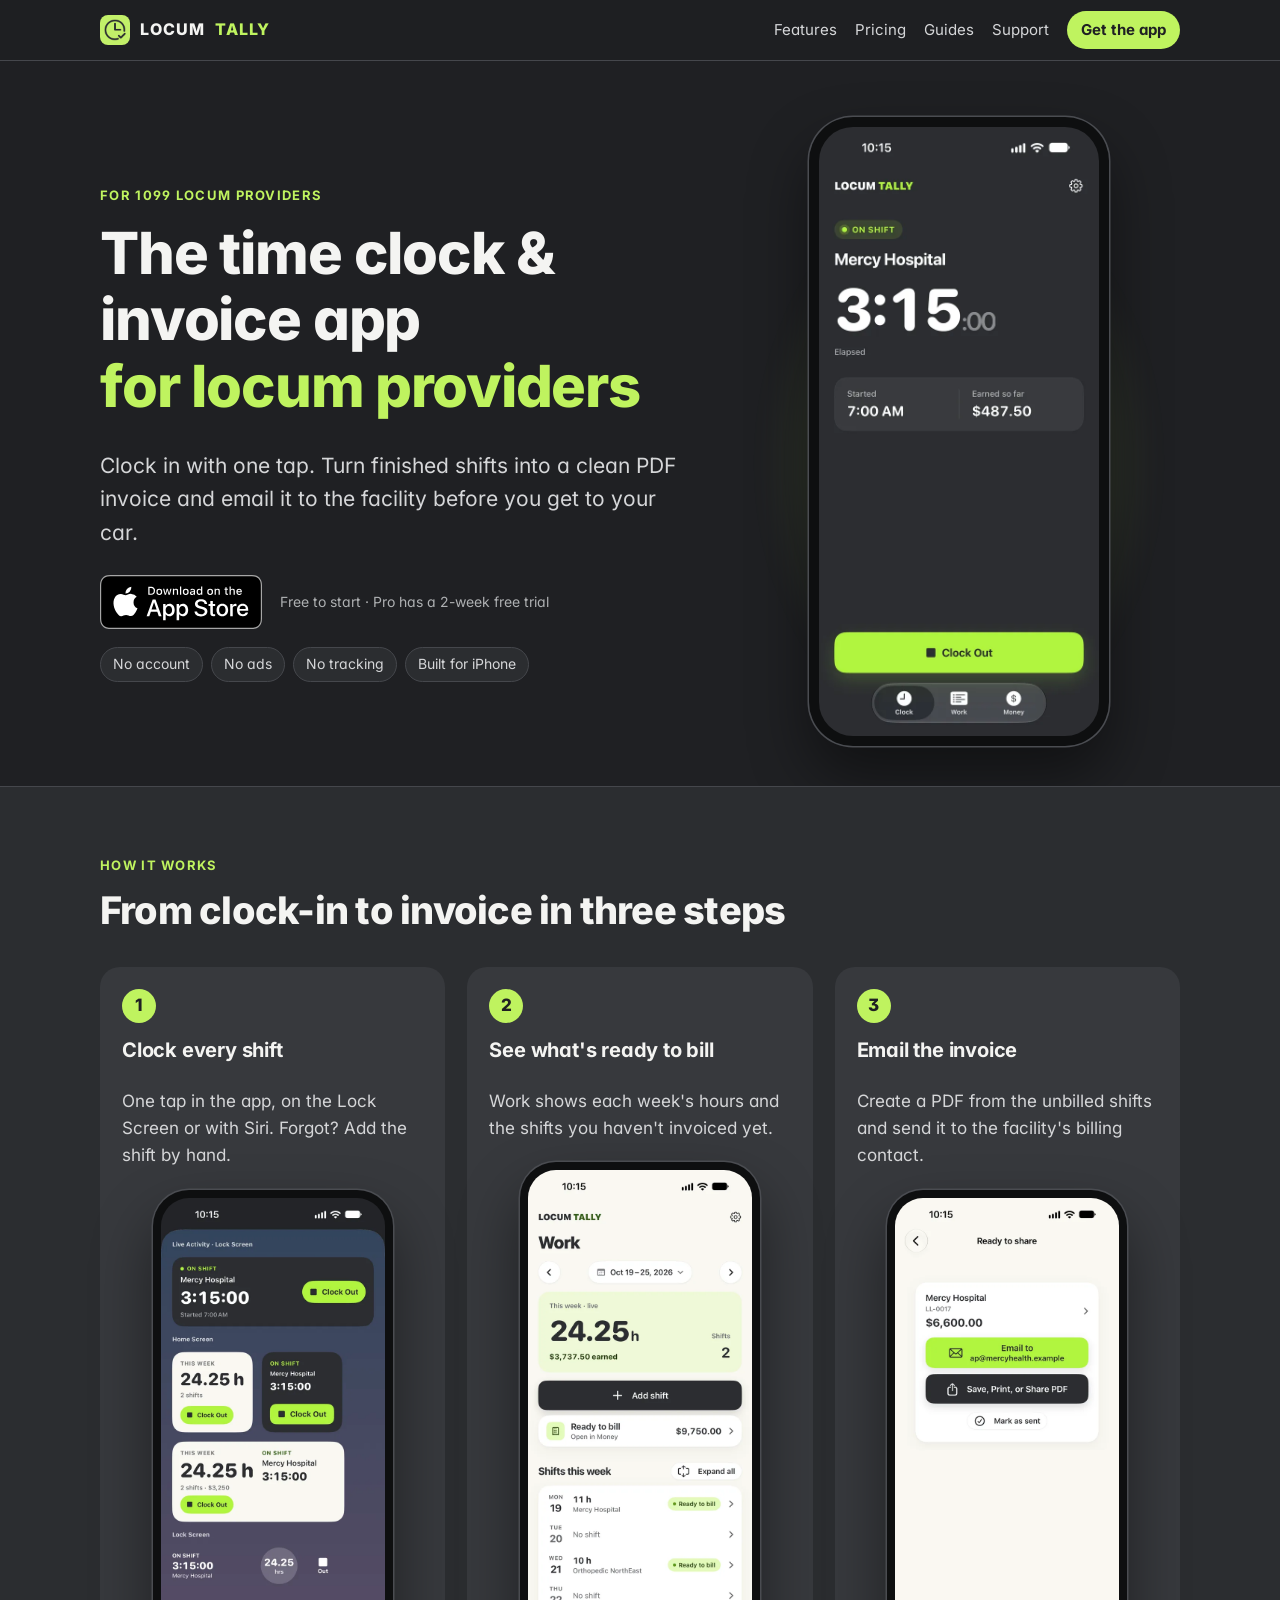
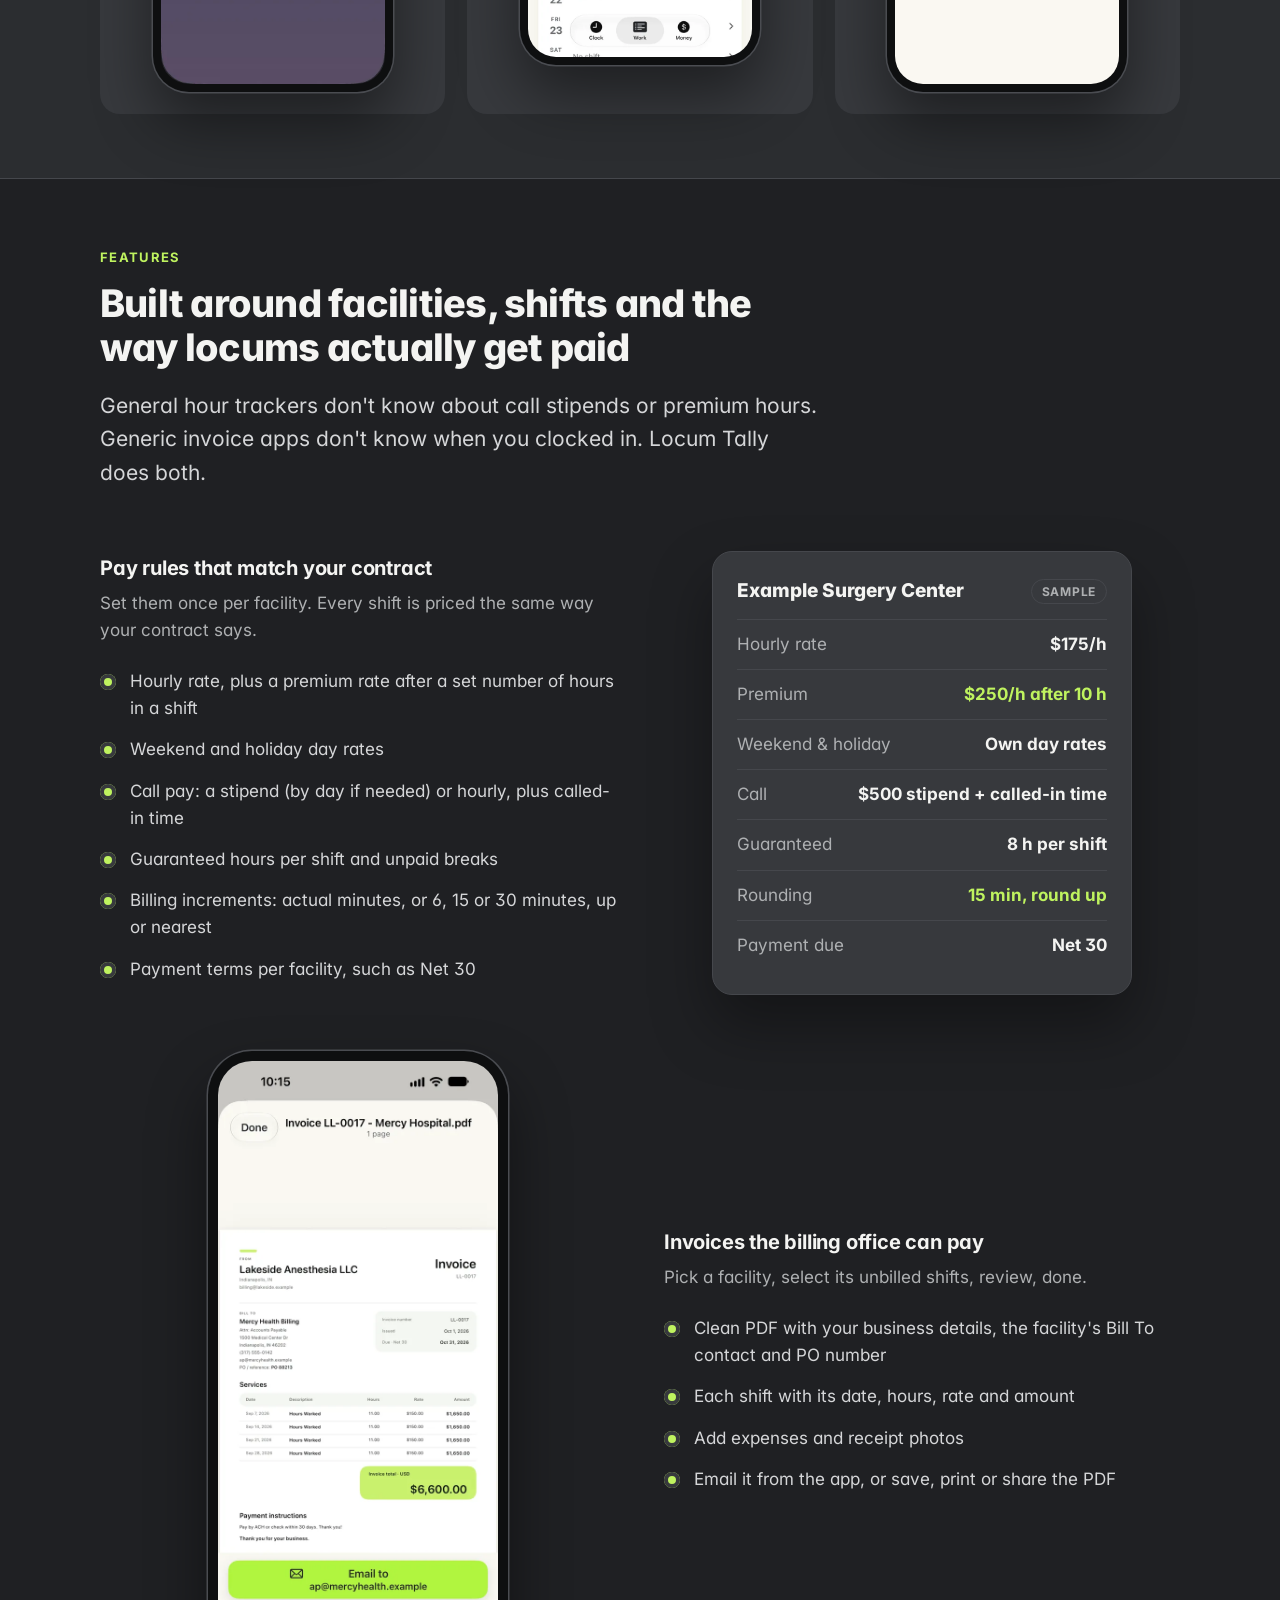
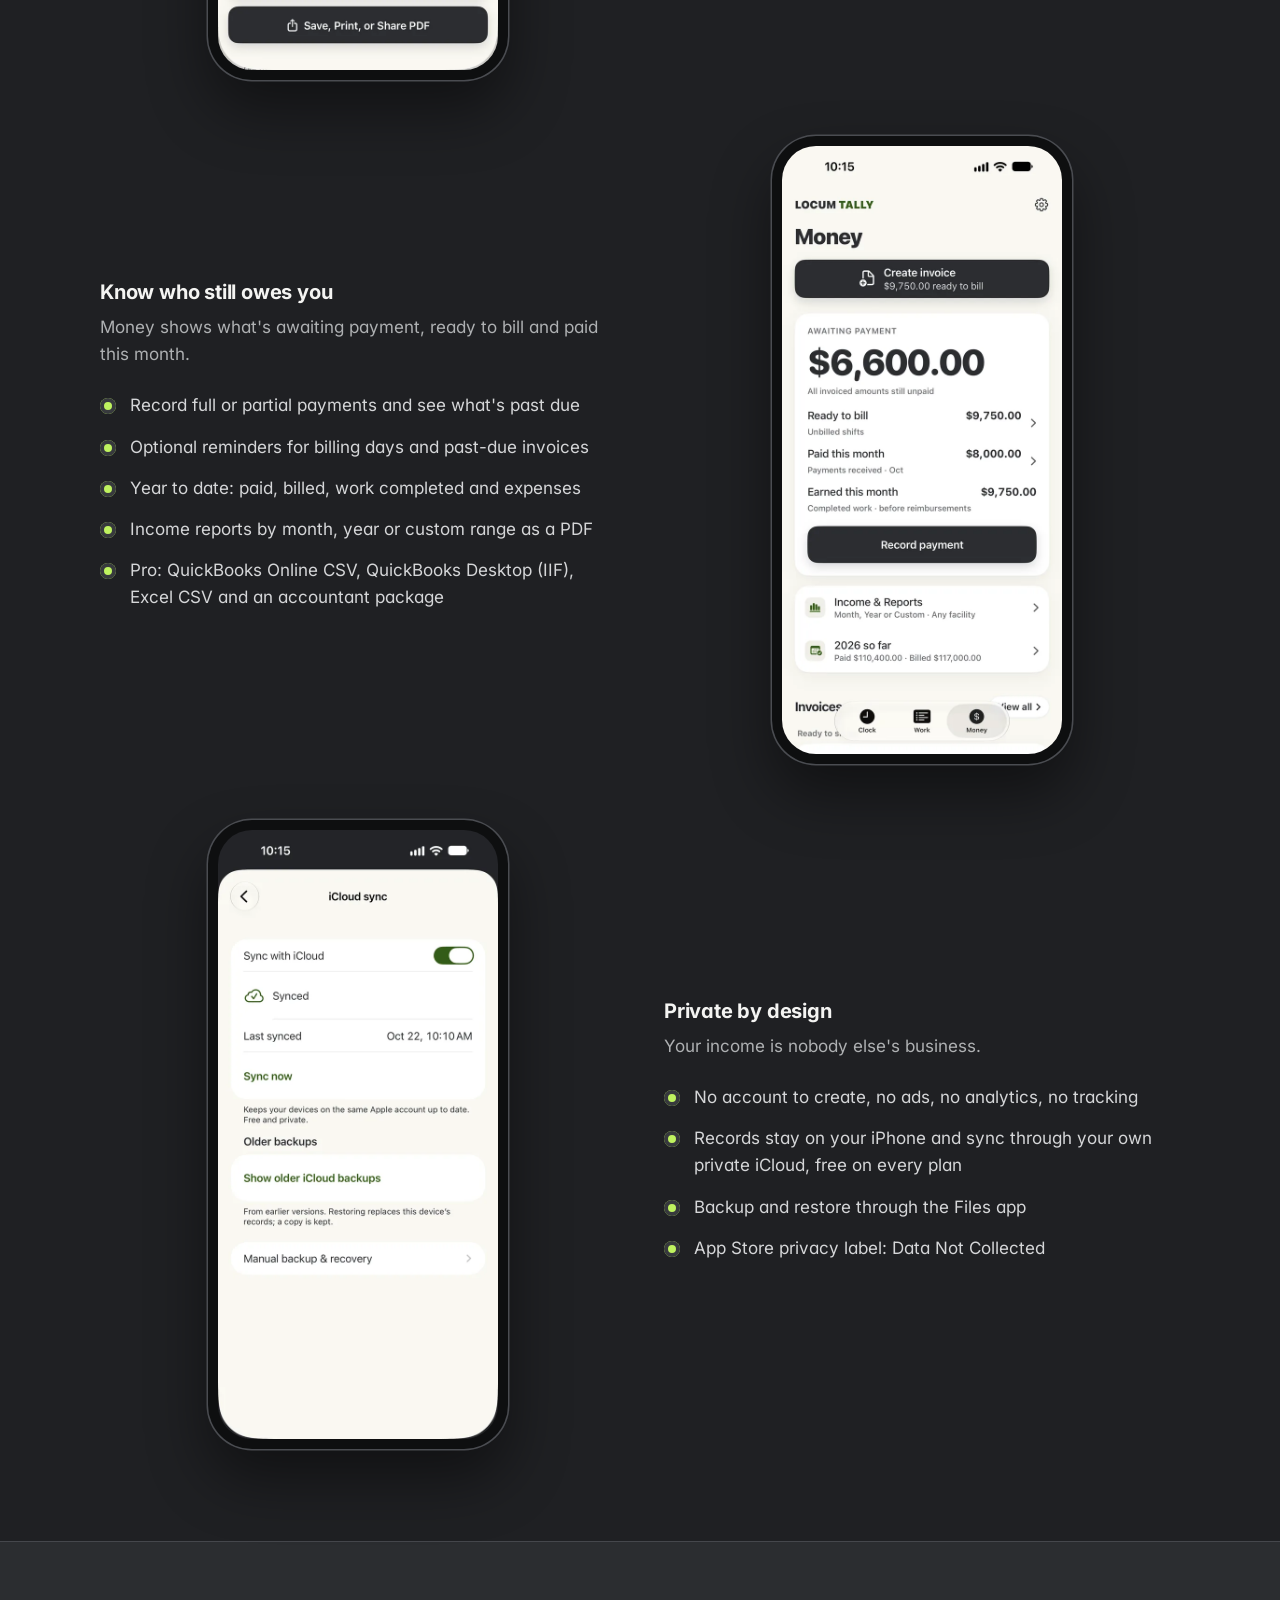
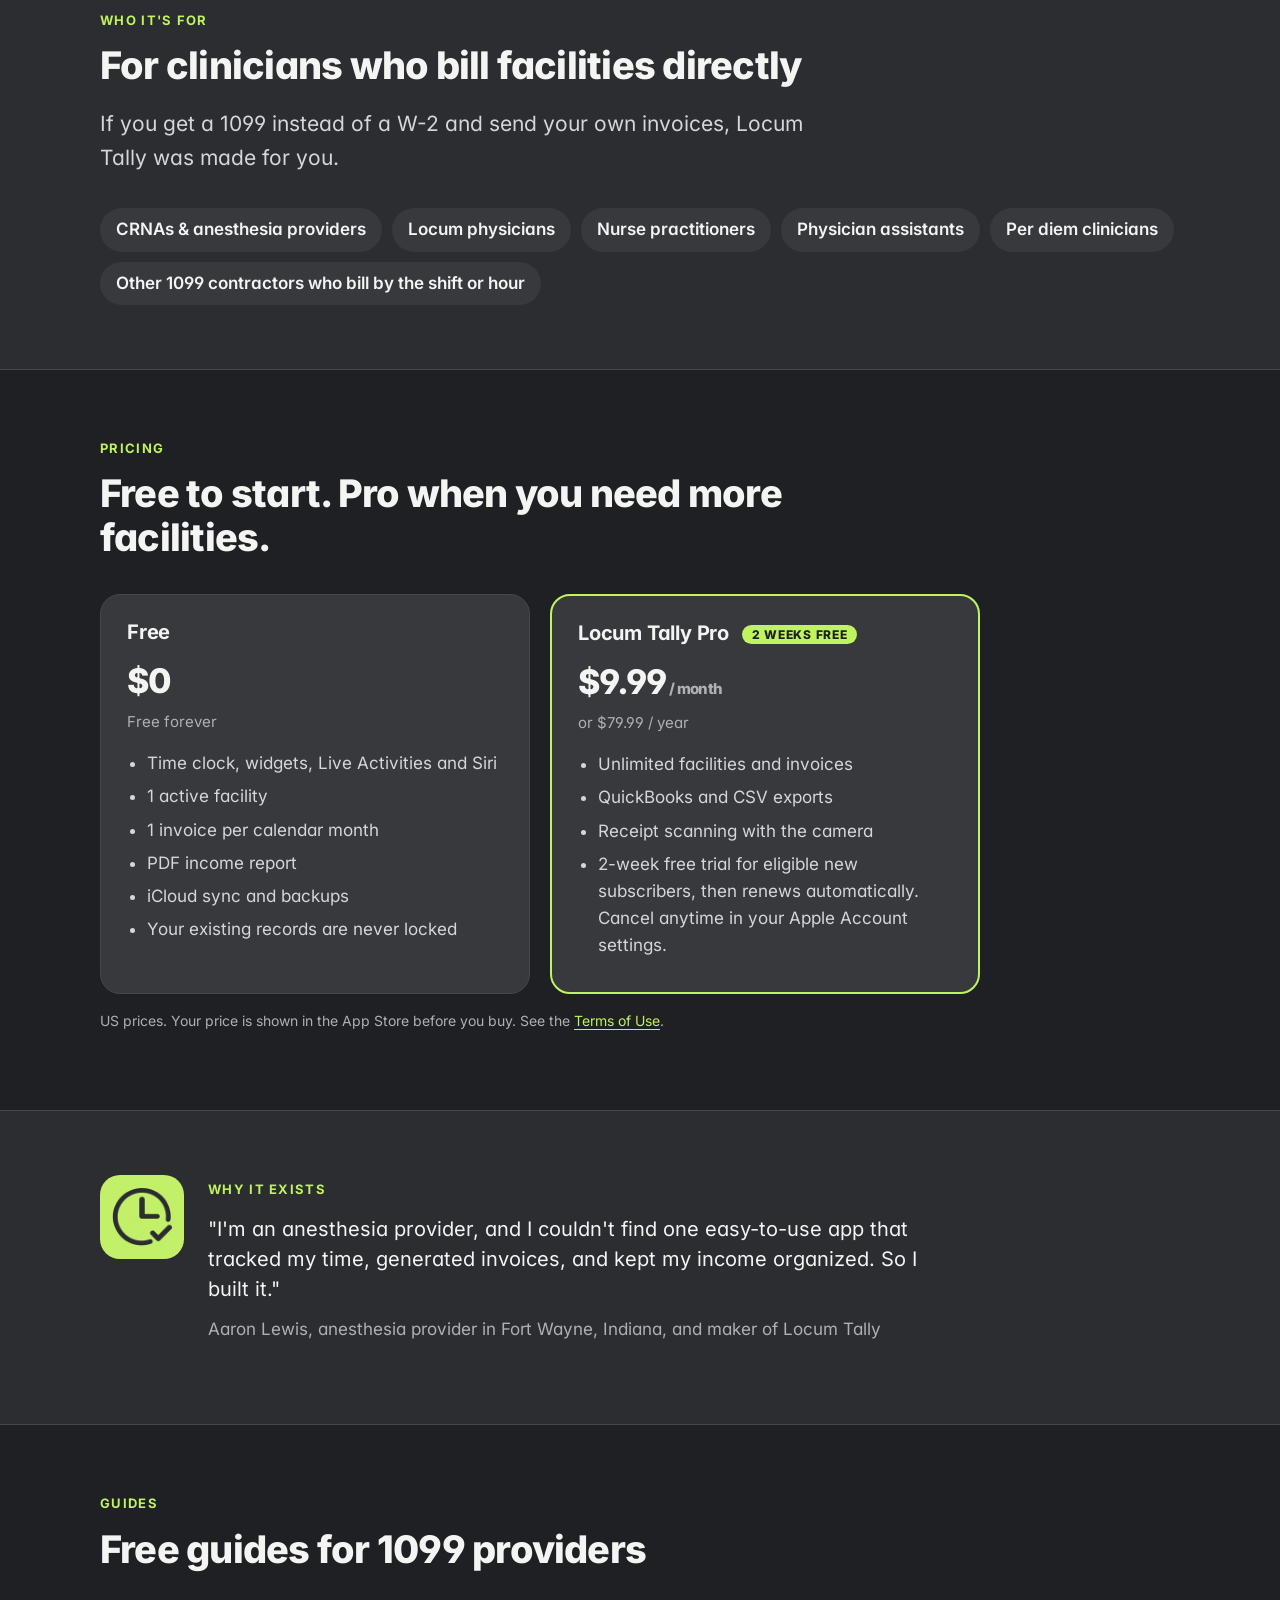
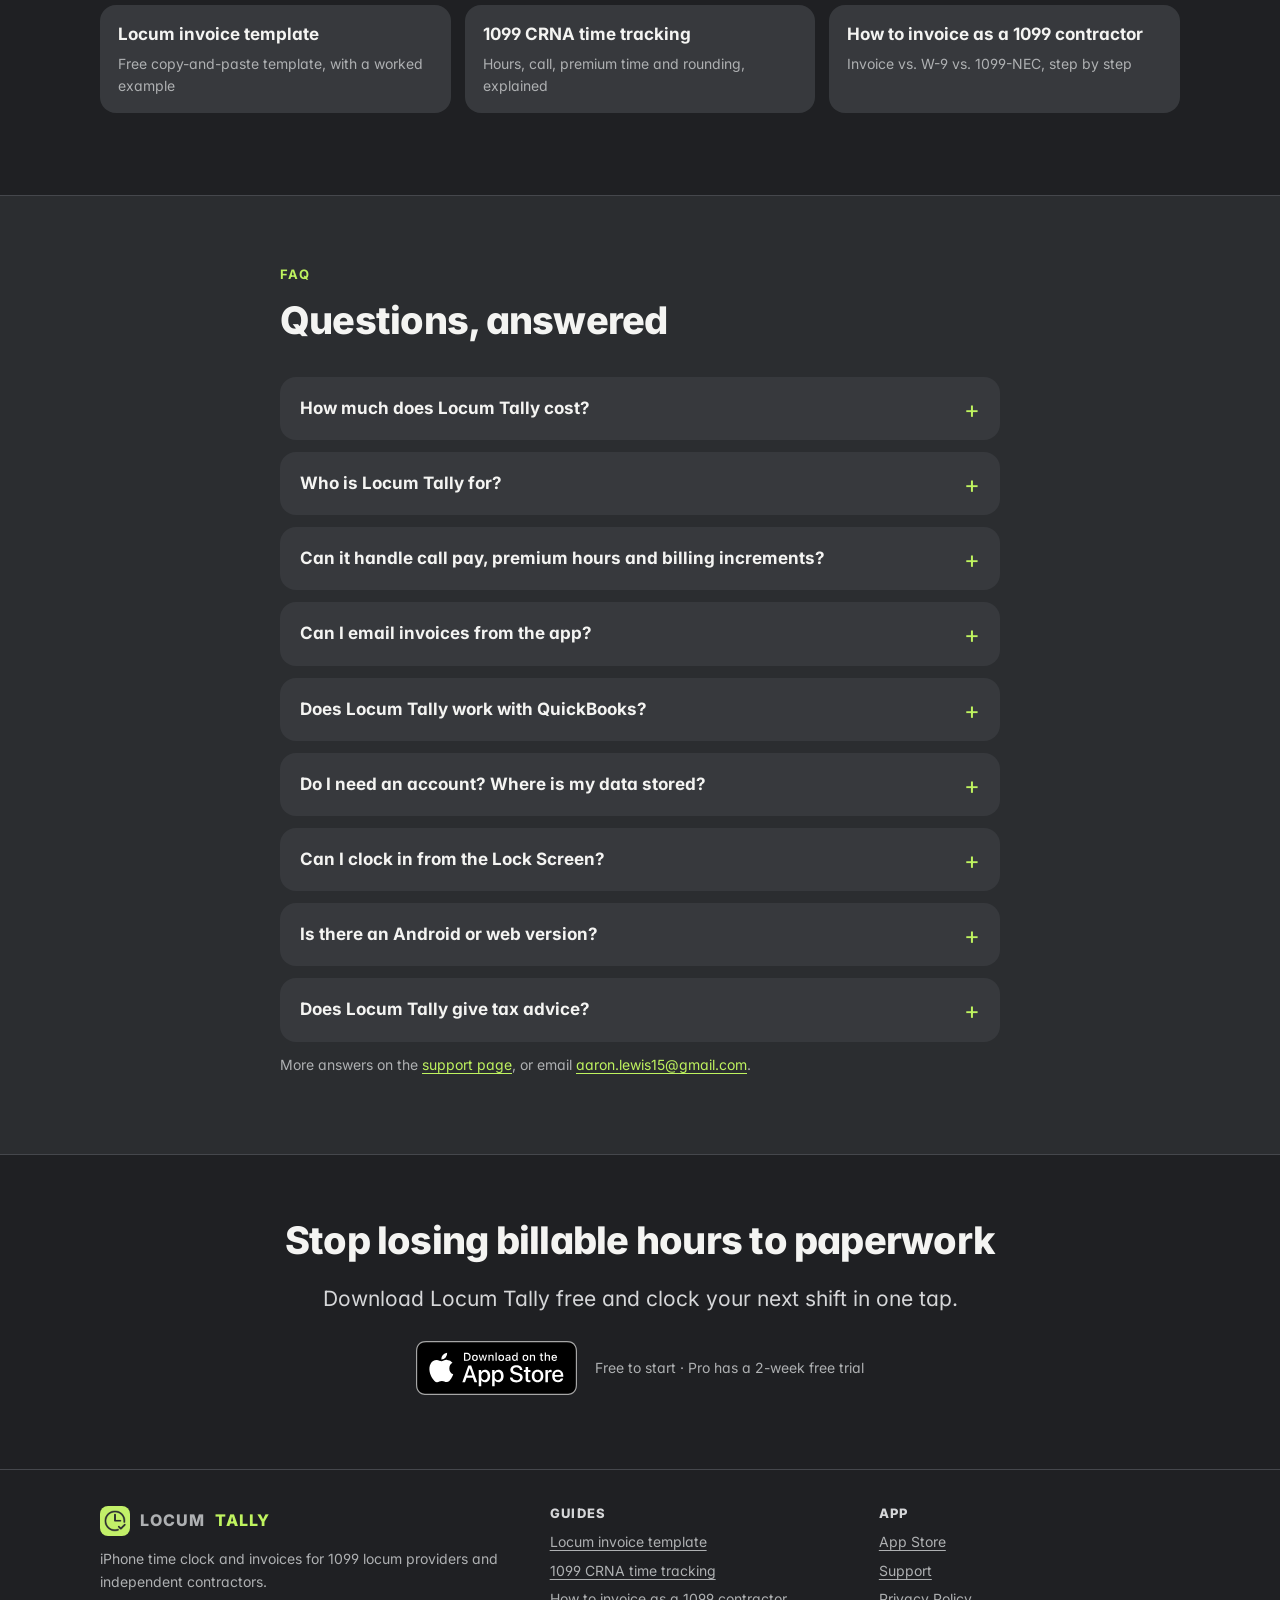
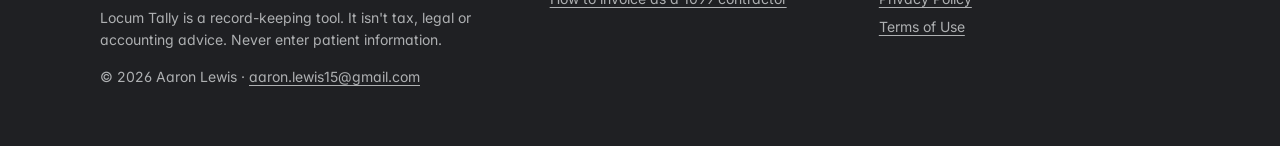
==== index.html @ 2aec6fe2 "New SEO landing page, three guides, sitemap, custom domain locumtally.app" ====
<!doctype html>
<html lang="en">
<head>
<meta charset="utf-8">
<meta name="viewport" content="width=device-width, initial-scale=1">
<title>Locum Tally: Time Clock &amp; Invoice App for 1099 Locum Providers</title>
<meta name="description" content="iPhone time clock and invoice app for 1099 locums and CRNAs. Clock shifts in one tap, handle call pay and premium hours, and email PDF invoices. Free to start.">
<link rel="canonical" href="https://locumtally.app/">
<meta name="apple-itunes-app" content="app-id=6818014743">
<meta name="theme-color" content="#1F2023">
<meta name="color-scheme" content="dark">
<link rel="icon" href="favicon.ico" sizes="any">
<link rel="icon" type="image/png" sizes="32x32" href="favicon-32.png">
<link rel="apple-touch-icon" href="apple-touch-icon.png">
<link rel="preload" href="fonts/inter-var-latin.woff2" as="font" type="font/woff2" crossorigin>
<link rel="stylesheet" href="site.css">
<meta property="og:type" content="website">
<meta property="og:site_name" content="Locum Tally">
<meta property="og:title" content="Locum Tally: Time Clock &amp; Invoice App for 1099 Locum Providers">
<meta property="og:description" content="iPhone time clock and invoice app for 1099 locums and CRNAs. Clock shifts in one tap, handle call pay and premium hours, and email PDF invoices. Free to start.">
<meta property="og:url" content="https://locumtally.app/">
<meta property="og:image" content="https://locumtally.app/img/og-locumtally.png">
<meta property="og:image:width" content="1200">
<meta property="og:image:height" content="630">
<meta property="og:image:alt" content="Locum Tally: the time clock and invoice app for 1099 locum providers">
<meta name="twitter:card" content="summary_large_image">
<meta name="twitter:title" content="Locum Tally: Time Clock &amp; Invoice App for 1099 Locum Providers">
<meta name="twitter:description" content="iPhone time clock and invoice app for 1099 locums and CRNAs. Clock shifts in one tap, handle call pay and premium hours, and email PDF invoices. Free to start.">
<meta name="twitter:image" content="https://locumtally.app/img/og-locumtally.png">
<script type="application/ld+json">
{
 "@context": "https://schema.org",
 "@graph": [
  {
   "@type": "WebSite",
   "@id": "https://locumtally.app/#website",
   "url": "https://locumtally.app/",
   "name": "Locum Tally",
   "publisher": {
    "@id": "https://locumtally.app/#org"
   }
  },
  {
   "@type": "Organization",
   "@id": "https://locumtally.app/#org",
   "name": "Locum Tally",
   "url": "https://locumtally.app/",
   "logo": "https://locumtally.app/img/icon-512.png",
   "email": "aaron.lewis15@gmail.com",
   "founder": {
    "@type": "Person",
    "name": "Aaron Lewis"
   }
  },
  {
   "@type": "MobileApplication",
   "@id": "https://locumtally.app/#app",
   "name": "Locum Tally: Time & Invoices",
   "alternateName": "Locum Tally",
   "description": "iPhone time clock and invoice app for 1099 locum providers and independent contractors. Clock shifts in one tap, then turn them into PDF invoices.",
   "operatingSystem": "iOS 17.0 or later",
   "applicationCategory": "BusinessApplication",
   "url": "https://locumtally.app/",
   "installUrl": "https://apps.apple.com/app/id6818014743",
   "downloadUrl": "https://apps.apple.com/app/id6818014743",
   "image": "https://locumtally.app/img/icon-512.png",
   "screenshot": [
    "https://locumtally.app/img/screen-clock.webp",
    "https://locumtally.app/img/screen-work-week.webp",
    "https://locumtally.app/img/screen-money.webp",
    "https://locumtally.app/img/screen-ready-to-share.webp",
    "https://locumtally.app/img/screen-invoice-pdf.webp",
    "https://locumtally.app/img/screen-live-activity.webp",
    "https://locumtally.app/img/screen-year-to-date.webp",
    "https://locumtally.app/img/screen-icloud-sync.webp"
   ],
   "author": {
    "@type": "Person",
    "name": "Aaron Lewis"
   },
   "publisher": {
    "@id": "https://locumtally.app/#org"
   },
   "offers": [
    {
     "@type": "Offer",
     "name": "Free",
     "price": "0",
     "priceCurrency": "USD"
    },
    {
     "@type": "Offer",
     "name": "Locum Tally Pro (Monthly)",
     "price": "9.99",
     "priceCurrency": "USD",
     "priceSpecification": {
      "@type": "UnitPriceSpecification",
      "price": "9.99",
      "priceCurrency": "USD",
      "billingDuration": "P1M"
     }
    },
    {
     "@type": "Offer",
     "name": "Locum Tally Pro (Yearly)",
     "price": "79.99",
     "priceCurrency": "USD",
     "priceSpecification": {
      "@type": "UnitPriceSpecification",
      "price": "79.99",
      "priceCurrency": "USD",
      "billingDuration": "P1Y"
     }
    }
   ]
  },
  {
   "@type": "FAQPage",
   "@id": "https://locumtally.app/#faq",
   "mainEntity": [
    {
     "@type": "Question",
     "name": "How much does Locum Tally cost?",
     "acceptedAnswer": {
      "@type": "Answer",
      "text": "Locum Tally is free to download. The free plan includes the time clock, widgets, Live Activities, Siri, iCloud sync, the PDF income report, 1 active facility and 1 invoice per calendar month. Locum Tally Pro is $9.99 a month or $79.99 a year in the US, with a 2-week free trial for eligible new subscribers. Your price is shown in the App Store before you buy."
     }
    },
    {
     "@type": "Question",
     "name": "Who is Locum Tally for?",
     "acceptedAnswer": {
      "@type": "Answer",
      "text": "It's built for 1099 locum providers who bill facilities directly: CRNAs and other anesthesia providers, locum physicians, nurse practitioners, PAs and other independent clinicians. Any independent contractor who bills clients by the shift or by the hour can use it. A \"facility\" is simply the client you bill."
     }
    },
    {
     "@type": "Question",
     "name": "Can it handle call pay, premium hours and billing increments?",
     "acceptedAnswer": {
      "@type": "Answer",
      "text": "Yes. Each facility has its own hourly rate, an optional premium rate after a set number of hours in a shift, weekend and holiday rates, call pay (a stipend, by day if you like, or hourly, plus called-in time), guaranteed hours per shift, and time rounding: actual minutes or 6, 15 or 30 minutes, rounded up or to the nearest. Unpaid breaks come off before rounding."
     }
    },
    {
     "@type": "Question",
     "name": "Can I email invoices from the app?",
     "acceptedAnswer": {
      "@type": "Answer",
      "text": "Yes. Pick a facility, choose its unbilled shifts and create a PDF invoice with your business details, the facility's Bill To contact and PO number. Email it to the billing contact from the app, or save, print or share the PDF. You can add expenses and receipt photos to an invoice."
     }
    },
    {
     "@type": "Question",
     "name": "Does Locum Tally work with QuickBooks?",
     "acceptedAnswer": {
      "@type": "Answer",
      "text": "With Pro you can export invoices as a QuickBooks Online CSV or a QuickBooks Desktop (IIF) file, plus an Excel-ready CSV and an accountant package. Find them in Settings → Accounting. There is no live QuickBooks sync."
     }
    },
    {
     "@type": "Question",
     "name": "Do I need an account? Where is my data stored?",
     "acceptedAnswer": {
      "@type": "Answer",
      "text": "No account is needed. Your records stay on your iPhone and, if you turn it on, sync through your own private iCloud. There are no ads, no analytics and no tracking, and the developer can't see your data. The App Store privacy label is \"Data Not Collected.\""
     }
    },
    {
     "@type": "Question",
     "name": "Can I clock in from the Lock Screen?",
     "acceptedAnswer": {
      "@type": "Answer",
      "text": "Yes. While you're clocked in, a Live Activity shows on the Lock Screen and in the Dynamic Island with a Clock Out button. There are Home Screen and Lock Screen widgets, and Siri phrases such as \"Clock in with Locum Tally.\""
     }
    },
    {
     "@type": "Question",
     "name": "Is there an Android or web version?",
     "acceptedAnswer": {
      "@type": "Answer",
      "text": "No. Locum Tally is an iPhone app and needs iOS 17 or later."
     }
    },
    {
     "@type": "Question",
     "name": "Does Locum Tally give tax advice?",
     "acceptedAnswer": {
      "@type": "Answer",
      "text": "No. It's a record-keeping tool. Check your taxes, invoices and contracts with a qualified professional."
     }
    }
   ]
  }
 ]
}
</script>
</head><body>
<a class="skip" href="#main">Skip to content</a>
<header class="site-header"><div class="wrap">
<a class="brand" href="index.html"><img src="apple-touch-icon.png" alt="" width="30" height="30">LOCUM <span>TALLY</span></a>
<nav class="site-nav" aria-label="Main"><a class="opt" href="index.html#features">Features</a><a class="opt" href="index.html#pricing">Pricing</a><a class="opt" href="index.html#guides">Guides</a><a class="" href="support.html">Support</a><a class="nav-cta" href="https://apps.apple.com/app/id6818014743">Get the app</a></nav>
</div></header>
<main id="main">
<section class="hero"><div class="wrap">
<div>
<p class="eyebrow">For 1099 locum providers</p>
<h1>The time clock &amp; invoice app <span class="lime">for locum providers</span></h1>
<p class="lead">Clock in with one tap. Turn finished shifts into a clean PDF invoice and email it to the facility before you get to your car.</p>
<div class="cta-row"><a class="badge" href="https://apps.apple.com/app/id6818014743" aria-label="Download Locum Tally on the App Store"><img src="img/app-store-badge.svg" alt="Download on the App Store" width="162" height="54"></a><span class="cta-note">Free to start · Pro has a 2-week free trial</span></div>
<ul class="hero-points" aria-label="Highlights"><li>No account</li><li>No ads</li><li>No tracking</li><li>Built for iPhone</li></ul>
</div>
<div class="hero-visual"><div class="phone "><img src="img/screen-clock.webp" alt="Locum Tally Clock screen: on shift at Mercy Hospital for 3 hours 15 minutes, with a Clock Out button" width="600" height="1304" fetchpriority="high"></div></div>
</div></section>

<section class="band" id="how"><div class="wrap">
<div class="section-head"><p class="eyebrow">How it works</p><h2>From clock-in to invoice in three steps</h2></div>
<div class="steps">
<div class="step"><span class="num" aria-hidden="true"></span><h3>Clock every shift</h3><p>One tap in the app, on the Lock Screen or with Siri. Forgot? Add the shift by hand.</p><div class="phone sm"><img src="img/screen-live-activity.webp" alt="Live Activity on the Lock Screen and Home Screen widgets showing hours this week" width="600" height="1304" loading="lazy" decoding="async"></div></div>
<div class="step"><span class="num" aria-hidden="true"></span><h3>See what's ready to bill</h3><p>Work shows each week's hours and the shifts you haven't invoiced yet.</p><div class="phone sm"><img src="img/screen-work-week.webp" alt="Work tab: 24.25 hours this week and shifts ready to bill" width="600" height="1304" loading="lazy" decoding="async"></div></div>
<div class="step"><span class="num" aria-hidden="true"></span><h3>Email the invoice</h3><p>Create a PDF from the unbilled shifts and send it to the facility's billing contact.</p><div class="phone sm"><img src="img/screen-ready-to-share.webp" alt="Ready to share: email the invoice to billing, or save, print or share the PDF" width="600" height="1304" loading="lazy" decoding="async"></div></div>
</div>
</div></section>

<section id="features"><div class="wrap">
<div class="section-head"><p class="eyebrow">Features</p><h2>Built around facilities, shifts and the way locums actually get paid</h2>
<p class="lead">General hour trackers don't know about call stipends or premium hours. Generic invoice apps don't know when you clocked in. Locum Tally does both.</p></div>

<div class="feature"><div class="feature-text">
<h3>Pay rules that match your contract</h3>
<p class="muted">Set them once per facility. Every shift is priced the same way your contract says.</p>
<ul><li>Hourly rate, plus a premium rate after a set number of hours in a shift</li>
<li>Weekend and holiday day rates</li>
<li>Call pay: a stipend (by day if needed) or hourly, plus called-in time</li>
<li>Guaranteed hours per shift and unpaid breaks</li>
<li>Billing increments: actual minutes, or 6, 15 or 30 minutes, up or nearest</li>
<li>Payment terms per facility, such as Net 30</li></ul>
</div><div class="rules" role="img" aria-label="Example facility pay rules: hourly rate 175 dollars, premium 250 dollars per hour after 10 hours, weekday call stipend 500 dollars, called-in time at base rate, 8 guaranteed hours, 15-minute rounding up, Net 30">
<p class="rules-title">Example Surgery Center <span>Sample</span></p>
<dl><div><dt>Hourly rate</dt><dd>$175/h</dd></div><div><dt>Premium</dt><dd>$250/h after 10 h</dd></div>
<div><dt>Weekend &amp; holiday</dt><dd>Own day rates</dd></div><div><dt>Call</dt><dd>$500 stipend + called-in time</dd></div>
<div><dt>Guaranteed</dt><dd>8 h per shift</dd></div><div><dt>Rounding</dt><dd>15 min, round up</dd></div>
<div><dt>Payment due</dt><dd>Net 30</dd></div></dl></div></div>

<div class="feature flip"><div class="feature-text">
<h3>Invoices the billing office can pay</h3>
<p class="muted">Pick a facility, select its unbilled shifts, review, done.</p>
<ul><li>Clean PDF with your business details, the facility's Bill To contact and PO number</li>
<li>Each shift with its date, hours, rate and amount</li>
<li>Add expenses and receipt photos</li>
<li>Email it from the app, or save, print or share the PDF</li></ul>
</div><div class="phone "><img src="img/screen-invoice-pdf.webp" alt="Sample PDF invoice with billed shifts, rates and total due" width="600" height="1304" loading="lazy" decoding="async"></div></div>

<div class="feature"><div class="feature-text">
<h3>Know who still owes you</h3>
<p class="muted">Money shows what's awaiting payment, ready to bill and paid this month.</p>
<ul><li>Record full or partial payments and see what's past due</li>
<li>Optional reminders for billing days and past-due invoices</li>
<li>Year to date: paid, billed, work completed and expenses</li>
<li>Income reports by month, year or custom range as a PDF</li>
<li>Pro: QuickBooks Online CSV, QuickBooks Desktop (IIF), Excel CSV and an accountant package</li></ul>
</div><div class="phone "><img src="img/screen-money.webp" alt="Money tab: awaiting payment, ready to bill and paid this month" width="600" height="1304" loading="lazy" decoding="async"></div></div>

<div class="feature flip"><div class="feature-text">
<h3>Private by design</h3>
<p class="muted">Your income is nobody else's business.</p>
<ul><li>No account to create, no ads, no analytics, no tracking</li>
<li>Records stay on your iPhone and sync through your own private iCloud, free on every plan</li>
<li>Backup and restore through the Files app</li>
<li>App Store privacy label: Data Not Collected</li></ul>
</div><div class="phone "><img src="img/screen-icloud-sync.webp" alt="iCloud sync settings: synced with your own private iCloud" width="600" height="1304" loading="lazy" decoding="async"></div></div>
</div></section>

<section class="band" id="who"><div class="wrap">
<div class="section-head"><p class="eyebrow">Who it's for</p><h2>For clinicians who bill facilities directly</h2>
<p class="lead">If you get a 1099 instead of a W-2 and send your own invoices, Locum Tally was made for you.</p></div>
<ul class="who"><li>CRNAs &amp; anesthesia providers</li><li>Locum physicians</li><li>Nurse practitioners</li><li>Physician assistants</li><li>Per diem clinicians</li><li>Other 1099 contractors who bill by the shift or hour</li></ul>
</div></section>

<section id="pricing"><div class="wrap">
<div class="section-head"><p class="eyebrow">Pricing</p><h2>Free to start. Pro when you need more facilities.</h2></div>
<div class="plans">
<div class="plan"><h3>Free</h3><p class="price">$0</p><p class="per">Free forever</p>
<ul><li>Time clock, widgets, Live Activities and Siri</li><li>1 active facility</li><li>1 invoice per calendar month</li><li>PDF income report</li><li>iCloud sync and backups</li><li>Your existing records are never locked</li></ul></div>
<div class="plan pro"><h3>Locum Tally Pro <span class="tag">2 weeks free</span></h3><p class="price">$9.99<span class="per"> / month</span></p><p class="per">or $79.99 / year</p>
<ul><li>Unlimited facilities and invoices</li><li>QuickBooks and CSV exports</li><li>Receipt scanning with the camera</li><li>2-week free trial for eligible new subscribers, then renews automatically. Cancel anytime in your Apple Account settings.</li></ul></div>
</div>
<p class="muted small" style="margin-top:16px">US prices. Your price is shown in the App Store before you buy. See the <a href="terms.html">Terms of Use</a>.</p>
</div></section>

<section class="band" id="founder"><div class="wrap">
<div class="founder"><img src="apple-touch-icon.png" alt="" width="84" height="84" loading="lazy">
<div><p class="eyebrow">Why it exists</p>
<blockquote>"I'm an anesthesia provider, and I couldn't find one easy-to-use app that tracked my time, generated invoices, and kept my income organized. So I built it."</blockquote>
<p class="muted" style="margin-top:12px">Aaron Lewis, anesthesia provider in Fort Wayne, Indiana, and maker of Locum Tally</p></div></div>
</div></section>

<section id="guides"><div class="wrap">
<div class="section-head"><p class="eyebrow">Guides</p><h2>Free guides for 1099 providers</h2></div>
<div class="related"><a href="locum-invoice-template.html">Locum invoice template<span>Free copy-and-paste template, with a worked example</span></a><a href="1099-crna-time-tracking.html">1099 CRNA time tracking<span>Hours, call, premium time and rounding, explained</span></a><a href="how-to-invoice-as-a-1099-contractor.html">How to invoice as a 1099 contractor<span>Invoice vs. W-9 vs. 1099-NEC, step by step</span></a></div>
</div></section>

<section class="band" id="faq"><div class="wrap narrow">
<div class="section-head"><p class="eyebrow">FAQ</p><h2>Questions, answered</h2></div>
<div class="faq"><details><summary>How much does Locum Tally cost?</summary><div><p>Locum Tally is free to download. The free plan includes the time clock, widgets, Live Activities, Siri, iCloud sync, the PDF income report, 1 active facility and 1 invoice per calendar month. Locum Tally Pro is $9.99 a month or $79.99 a year in the US, with a 2-week free trial for eligible new subscribers. Your price is shown in the App Store before you buy.</p></div></details><details><summary>Who is Locum Tally for?</summary><div><p>It's built for 1099 locum providers who bill facilities directly: CRNAs and other anesthesia providers, locum physicians, nurse practitioners, PAs and other independent clinicians. Any independent contractor who bills clients by the shift or by the hour can use it. A "facility" is simply the client you bill.</p></div></details><details><summary>Can it handle call pay, premium hours and billing increments?</summary><div><p>Yes. Each facility has its own hourly rate, an optional premium rate after a set number of hours in a shift, weekend and holiday rates, call pay (a stipend, by day if you like, or hourly, plus called-in time), guaranteed hours per shift, and time rounding: actual minutes or 6, 15 or 30 minutes, rounded up or to the nearest. Unpaid breaks come off before rounding.</p></div></details><details><summary>Can I email invoices from the app?</summary><div><p>Yes. Pick a facility, choose its unbilled shifts and create a PDF invoice with your business details, the facility's Bill To contact and PO number. Email it to the billing contact from the app, or save, print or share the PDF. You can add expenses and receipt photos to an invoice.</p></div></details><details><summary>Does Locum Tally work with QuickBooks?</summary><div><p>With Pro you can export invoices as a QuickBooks Online CSV or a QuickBooks Desktop (IIF) file, plus an Excel-ready CSV and an accountant package. Find them in Settings → Accounting. There is no live QuickBooks sync.</p></div></details><details><summary>Do I need an account? Where is my data stored?</summary><div><p>No account is needed. Your records stay on your iPhone and, if you turn it on, sync through your own private iCloud. There are no ads, no analytics and no tracking, and the developer can't see your data. The App Store privacy label is "Data Not Collected."</p></div></details><details><summary>Can I clock in from the Lock Screen?</summary><div><p>Yes. While you're clocked in, a Live Activity shows on the Lock Screen and in the Dynamic Island with a Clock Out button. There are Home Screen and Lock Screen widgets, and Siri phrases such as "Clock in with Locum Tally."</p></div></details><details><summary>Is there an Android or web version?</summary><div><p>No. Locum Tally is an iPhone app and needs iOS 17 or later.</p></div></details><details><summary>Does Locum Tally give tax advice?</summary><div><p>No. It's a record-keeping tool. Check your taxes, invoices and contracts with a qualified professional.</p></div></details></div>
<p class="muted small">More answers on the <a href="support.html">support page</a>, or email <a href="mailto:aaron.lewis15@gmail.com">aaron.lewis15@gmail.com</a>.</p>
</div></section>

<section class="final"><div class="wrap narrow">
<h2>Stop losing billable hours to paperwork</h2>
<p class="lead" style="margin:0 auto">Download Locum Tally free and clock your next shift in one tap.</p>
<div class="cta-row"><a class="badge" href="https://apps.apple.com/app/id6818014743" aria-label="Download Locum Tally on the App Store"><img src="img/app-store-badge.svg" alt="Download on the App Store" width="162" height="54"></a><span class="cta-note">Free to start · Pro has a 2-week free trial</span></div>
</div></section>
</main>
<footer class="site-footer"><div class="wrap">
<div class="about"><a class="brand" href="index.html"><img src="apple-touch-icon.png" alt="" width="30" height="30">LOCUM <span>TALLY</span></a>
<p style="margin-top:12px">iPhone time clock and invoices for 1099 locum providers and independent contractors.</p>
<p>Locum Tally is a record-keeping tool. It isn't tax, legal or accounting advice. Never enter patient information.</p>
<p>© 2026 Aaron Lewis · <a href="mailto:aaron.lewis15@gmail.com">aaron.lewis15@gmail.com</a></p></div>
<div><h2>Guides</h2><ul><li><a href="locum-invoice-template.html">Locum invoice template</a></li><li><a href="1099-crna-time-tracking.html">1099 CRNA time tracking</a></li><li><a href="how-to-invoice-as-a-1099-contractor.html">How to invoice as a 1099 contractor</a></li></ul></div>
<div><h2>App</h2><ul><li><a href="https://apps.apple.com/app/id6818014743">App Store</a></li><li><a href="support.html">Support</a></li><li><a href="privacy.html">Privacy Policy</a></li><li><a href="terms.html">Terms of Use</a></li></ul></div>
</div></footer>
</body>
</html>
---- site.css ----
/* Locum Tally marketing pages (index + guides). Legacy pages keep style.css. */
@font-face{font-family:"Inter";src:url("fonts/inter-var-latin.woff2") format("woff2");font-weight:400 800;font-style:normal;font-display:swap}
:root{--bg:#1F2023;--bg2:#2B2D30;--card:#37393D;--line:#45474C;--text:#F4F4F2;--soft:#D5D6D8;--muted:#AEB0B2;--lime:#BFF35F;--lime-ink:#1F2023;--radius:20px}
*{box-sizing:border-box}
html{-webkit-text-size-adjust:100%;scroll-behavior:smooth}
@media (prefers-reduced-motion:reduce){html{scroll-behavior:auto}}
body{margin:0;background:var(--bg);color:var(--text);font:17px/1.6 "Inter",-apple-system,BlinkMacSystemFont,"Segoe UI",Roboto,Helvetica,Arial,sans-serif;font-feature-settings:"cv11","ss01"}
img{max-width:100%;height:auto;display:block}
a{color:var(--lime);text-underline-offset:3px}
a:focus-visible,button:focus-visible,summary:focus-visible{outline:3px solid var(--lime);outline-offset:3px;border-radius:6px}
.skip{position:absolute;left:-999px;top:8px;background:var(--lime);color:var(--lime-ink);padding:8px 14px;border-radius:8px;font-weight:700;z-index:10}
.skip:focus{left:8px}
.wrap{max-width:1120px;margin:0 auto;padding:0 20px}
.narrow{max-width:760px}
/* header */
.site-header{position:sticky;top:0;z-index:5;background:rgba(31,32,35,.92);backdrop-filter:saturate(1.4) blur(10px);-webkit-backdrop-filter:saturate(1.4) blur(10px);border-bottom:1px solid var(--line)}
.site-header .wrap{display:flex;align-items:center;justify-content:space-between;gap:12px;min-height:60px}
.brand{display:flex;align-items:center;gap:10px;font-weight:800;letter-spacing:.06em;color:var(--text);text-decoration:none;font-size:16px;white-space:nowrap}
.brand img{width:30px;height:30px;border-radius:8px}
.brand span{color:var(--lime)}
.site-nav{display:flex;align-items:center;gap:18px;font-size:15px}
.site-nav a{color:var(--soft);text-decoration:none}
.site-nav a:hover,.site-nav a[aria-current]{color:var(--lime)}
.site-nav .nav-cta{white-space:nowrap;background:var(--lime);color:var(--lime-ink);font-weight:700;padding:7px 14px;border-radius:999px}
.site-nav .nav-cta:hover{color:var(--lime-ink);filter:brightness(1.05)}
@media (max-width:720px){.site-nav .opt{display:none}.site-nav{gap:14px}}
@media (max-width:420px){.site-nav a:not(.nav-cta){display:none}.brand{font-size:15px}}
/* type */
h1,h2,h3{line-height:1.15;letter-spacing:-.02em;margin:0 0 .5em}
h1{font-size:clamp(34px,6vw,58px);font-weight:800}
h2{font-size:clamp(26px,3.6vw,38px);font-weight:800}
h3{font-size:20px;font-weight:700;letter-spacing:-.01em}
p{margin:0 0 1em}
.lead{font-size:clamp(18px,2.1vw,21px);color:var(--soft);max-width:36em}
.eyebrow{display:inline-block;color:var(--lime);font-weight:700;letter-spacing:.1em;font-size:13px;text-transform:uppercase;margin:0 0 14px}
.muted{color:var(--muted)}
.small{font-size:14px}
.lime{color:var(--lime)}
/* hero */
.hero{padding:56px 0 40px;overflow:hidden}
.hero .wrap{display:grid;grid-template-columns:1.15fr .85fr;gap:40px;align-items:center}
.hero h1 .lime{display:block}
.cta-row{display:flex;flex-wrap:wrap;align-items:center;gap:14px 18px;margin:26px 0 10px}
.badge{display:inline-block;line-height:0;border-radius:10px}
.badge img{height:54px;width:auto}
.cta-note{font-size:14px;color:var(--muted)}
.hero-points{display:flex;flex-wrap:wrap;gap:8px;margin:18px 0 0;padding:0;list-style:none}
.hero-points li{font-size:14px;color:var(--soft);background:var(--bg2);border:1px solid var(--line);border-radius:999px;padding:5px 12px}
.hero-visual{position:relative;display:flex;justify-content:center}
.hero-visual:before{content:"";position:absolute;inset:10% 5% 0;background:radial-gradient(closest-side,rgba(191,243,95,.28),transparent);filter:blur(10px)}
/* phone frame */
.phone{position:relative;width:100%;max-width:300px;border-radius:44px;padding:10px;background:#0E0F10;box-shadow:0 0 0 1.5px #4A4C51,0 30px 60px rgba(0,0,0,.45)}
.phone img{border-radius:34px;width:100%;aspect-ratio:600/1304;object-fit:cover;background:#2B2D30}
.phone.sm{max-width:240px;border-radius:36px;padding:8px}
.phone.sm img{border-radius:28px}
/* sections */
section{padding:64px 0}
.band{background:var(--bg2);border-top:1px solid var(--line);border-bottom:1px solid var(--line)}
.section-head{max-width:720px;margin-bottom:34px}
.steps{display:grid;grid-template-columns:repeat(3,1fr);gap:22px;counter-reset:s}
.step{background:var(--card);border-radius:var(--radius);padding:22px;display:flex;flex-direction:column;gap:16px}
.step .num{counter-increment:s;width:34px;height:34px;border-radius:50%;background:var(--lime);color:var(--lime-ink);font-weight:800;display:grid;place-items:center}
.step .num:before{content:counter(s)}
.step p{color:var(--soft);margin:0}
.step .phone{margin:4px auto 0}
.feature{display:grid;grid-template-columns:1fr 1fr;gap:48px;align-items:center;padding:28px 0}
.feature.flip .feature-text{order:2}
.feature-text ul{padding:0;margin:14px 0 0;list-style:none}
.feature-text li{position:relative;padding:7px 0 7px 30px;color:var(--soft)}
.feature-text li:before{content:"";position:absolute;left:0;top:13px;width:16px;height:16px;border-radius:50%;background:var(--lime);box-shadow:inset 0 0 0 4px var(--card)}
.feature .phone{margin:0 auto}
.grid3{display:grid;grid-template-columns:repeat(3,1fr);gap:18px}
.card{background:var(--card);border-radius:var(--radius);padding:22px}
.card p{color:var(--soft);margin:0}
.card h3{margin-bottom:8px}
.who{display:flex;flex-wrap:wrap;gap:10px;padding:0;list-style:none;margin:18px 0 0}
.who li{background:var(--card);border-radius:999px;padding:8px 16px;font-weight:600}
.rules{background:var(--card);border:1px solid var(--line);border-radius:var(--radius);padding:24px;max-width:420px;width:100%;margin:0 auto;box-shadow:0 30px 60px rgba(0,0,0,.35)}
.rules-title{font-weight:800;font-size:19px;margin:0 0 12px;display:flex;justify-content:space-between;align-items:center}
.rules-title span{font-size:12px;font-weight:700;letter-spacing:.06em;text-transform:uppercase;color:var(--muted);border:1px solid var(--line);border-radius:999px;padding:2px 10px}
.rules dl{margin:0}
.rules dl div{display:flex;justify-content:space-between;gap:16px;padding:11px 0;border-top:1px solid var(--line)}
.rules dt{color:var(--muted)}
.rules dd{margin:0;font-weight:700;text-align:right}
.rules dl div:nth-child(2) dd,.rules dl div:nth-child(6) dd{color:var(--lime)}
/* pricing */
.plans{display:grid;grid-template-columns:1fr 1fr;gap:20px;max-width:880px}
.plan{background:var(--card);border-radius:var(--radius);padding:26px;border:1px solid var(--line)}
.plan.pro{border:2px solid var(--lime)}
.plan .price{font-size:34px;font-weight:800;letter-spacing:-.02em;margin:4px 0 2px}
.plan .per{color:var(--muted);font-size:15px}
.plan ul{padding-left:20px;margin:16px 0 0;color:var(--soft)}
.plan li{margin:6px 0}
.tag{display:inline-block;background:var(--lime);color:var(--lime-ink);font-size:12px;font-weight:800;letter-spacing:.06em;text-transform:uppercase;padding:3px 10px;border-radius:999px;margin-left:8px;vertical-align:middle}
/* founder */
.founder{display:grid;grid-template-columns:auto 1fr;gap:24px;align-items:start;max-width:820px}
.founder img{width:84px;height:84px;border-radius:20px}
blockquote{margin:0;font-size:20px;line-height:1.5;color:var(--text)}
/* faq */
.faq details{background:var(--card);border-radius:16px;padding:0 20px;margin:0 0 12px}
.faq summary{cursor:pointer;font-weight:700;padding:18px 28px 18px 0;list-style:none;position:relative}
.faq summary::-webkit-details-marker{display:none}
.faq summary:after{content:"+";position:absolute;right:0;top:14px;font-size:24px;color:var(--lime);font-weight:400}
.faq details[open] summary:after{content:"\2212"}
.faq details>div{padding:0 0 18px;color:var(--soft)}
.faq details>div p:last-child{margin:0}
/* final cta */
.final{text-align:center}
.final .cta-row{justify-content:center}
/* article pages */
.article{padding:44px 0 24px}
.article h1{font-size:clamp(32px,5vw,48px)}
.article h2{font-size:clamp(24px,3vw,30px);margin-top:1.8em}
.article h3{margin-top:1.4em}
.article p,.article li{color:var(--soft)}
.article li{margin:6px 0}
.article strong{color:var(--text)}
.crumbs{font-size:14px;color:var(--muted);margin-bottom:18px}
.crumbs a{color:var(--muted)}
.meta{font-size:14px;color:var(--muted);margin:-4px 0 26px}
.toc{background:var(--bg2);border:1px solid var(--line);border-radius:16px;padding:18px 22px;margin:24px 0}
.toc p{margin:0 0 6px;font-weight:700;color:var(--text)}
.toc ol{margin:0;padding-left:20px}
.note{border-left:4px solid var(--lime);background:var(--bg2);padding:14px 18px;border-radius:0 12px 12px 0;margin:22px 0}
.note p{margin:0}
.table-wrap{overflow-x:auto;margin:16px 0 22px;border-radius:14px;border:1px solid var(--line)}
table{border-collapse:collapse;width:100%;font-size:15px;min-width:520px}
th,td{text-align:left;padding:10px 14px;border-bottom:1px solid var(--line);vertical-align:top}
th{background:var(--bg2);color:var(--text);font-weight:700}
td{color:var(--soft)}
tr:last-child td{border-bottom:0}
table.fit{min-width:0}
td:first-child{white-space:nowrap}
td.num,th.num{white-space:nowrap;text-align:right;font-variant-numeric:tabular-nums}
pre.template{background:#141517;border:1px solid var(--line);border-radius:14px;padding:18px;overflow-x:auto;font:14px/1.55 ui-monospace,SFMono-Regular,Menlo,Consolas,monospace;color:#E6E7E3;white-space:pre}
.inline-cta{display:grid;grid-template-columns:1fr auto;gap:20px;align-items:center;background:var(--card);border:1px solid var(--line);border-radius:var(--radius);padding:22px;margin:30px 0}
.inline-cta p{margin:0;color:var(--soft)}
.inline-cta h3{margin:0 0 6px}
.disclaimer{font-size:14px;color:var(--muted);border-top:1px solid var(--line);padding-top:18px;margin-top:36px}
.related{display:grid;grid-template-columns:repeat(auto-fit,minmax(220px,1fr));gap:14px;margin:18px 0}
.related a{display:block;background:var(--card);border-radius:16px;padding:16px 18px;text-decoration:none;color:var(--text);font-weight:700}
.related a span{display:block;font-weight:400;color:var(--muted);font-size:14px;margin-top:4px}
.related a:hover{outline:1px solid var(--lime)}
/* footer */
.site-footer{border-top:1px solid var(--line);padding:36px 0 44px;color:var(--muted);font-size:14px}
.site-footer .wrap{display:grid;grid-template-columns:1.4fr 1fr 1fr;gap:28px}
.site-footer h2{font-size:13px;letter-spacing:.1em;text-transform:uppercase;color:var(--soft);margin:0 0 10px}
.site-footer ul{list-style:none;padding:0;margin:0}
.site-footer li{margin:6px 0}
.site-footer a{color:var(--muted)}
.site-footer a:hover{color:var(--lime)}
/* responsive */
@media (max-width:900px){
 .hero .wrap{grid-template-columns:1fr;gap:28px}
 .hero{padding-top:36px}
 .hero-visual .phone{max-width:250px}
 .steps,.grid3{grid-template-columns:1fr}
 .step{flex-direction:column}
 .feature,.feature.flip{grid-template-columns:1fr;gap:24px}
 .feature.flip .feature-text{order:0}
 .plans{grid-template-columns:1fr}
 .site-footer .wrap{grid-template-columns:1fr 1fr}
 .site-footer .about{grid-column:1/-1}
}
@media (max-width:560px){
 body{font-size:16px}
 section{padding:48px 0}
 .badge img{height:50px}
 .founder{grid-template-columns:1fr}
 .inline-cta{grid-template-columns:1fr}
 .step .phone{max-width:200px}
}
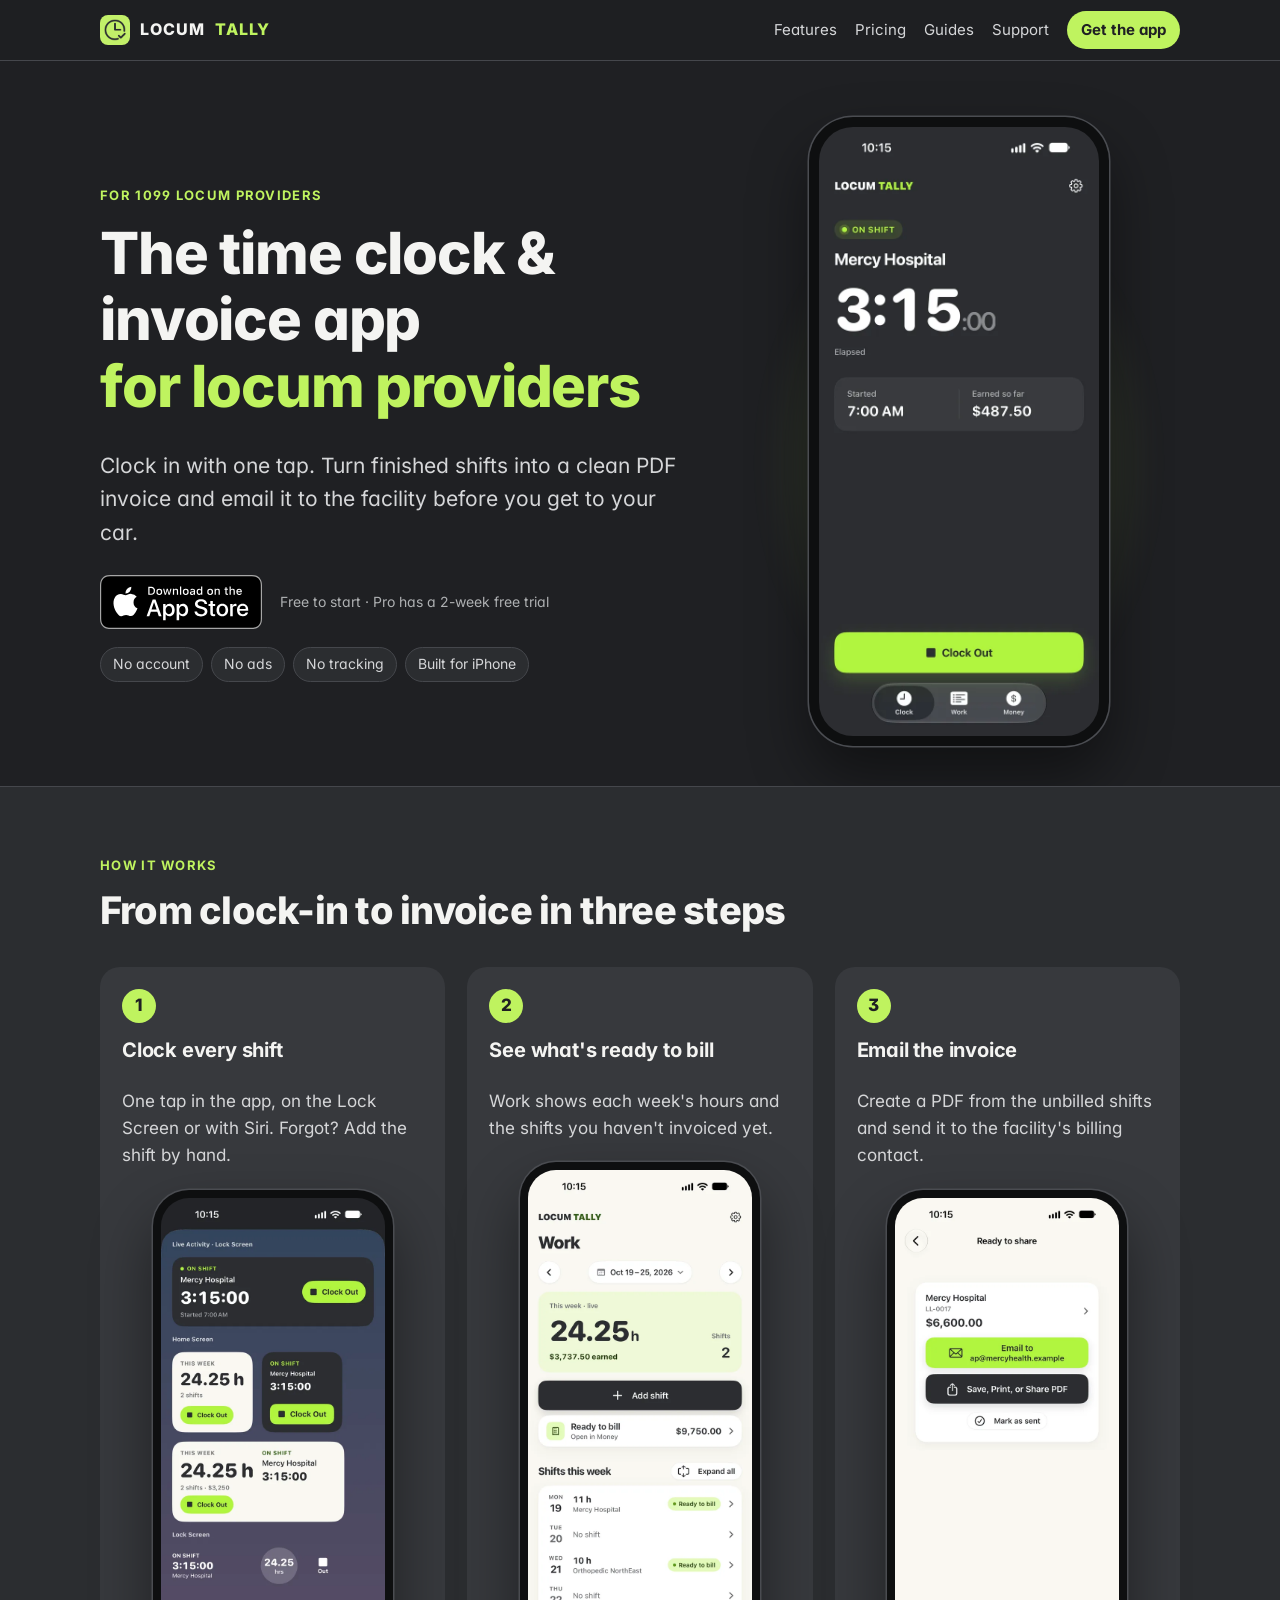
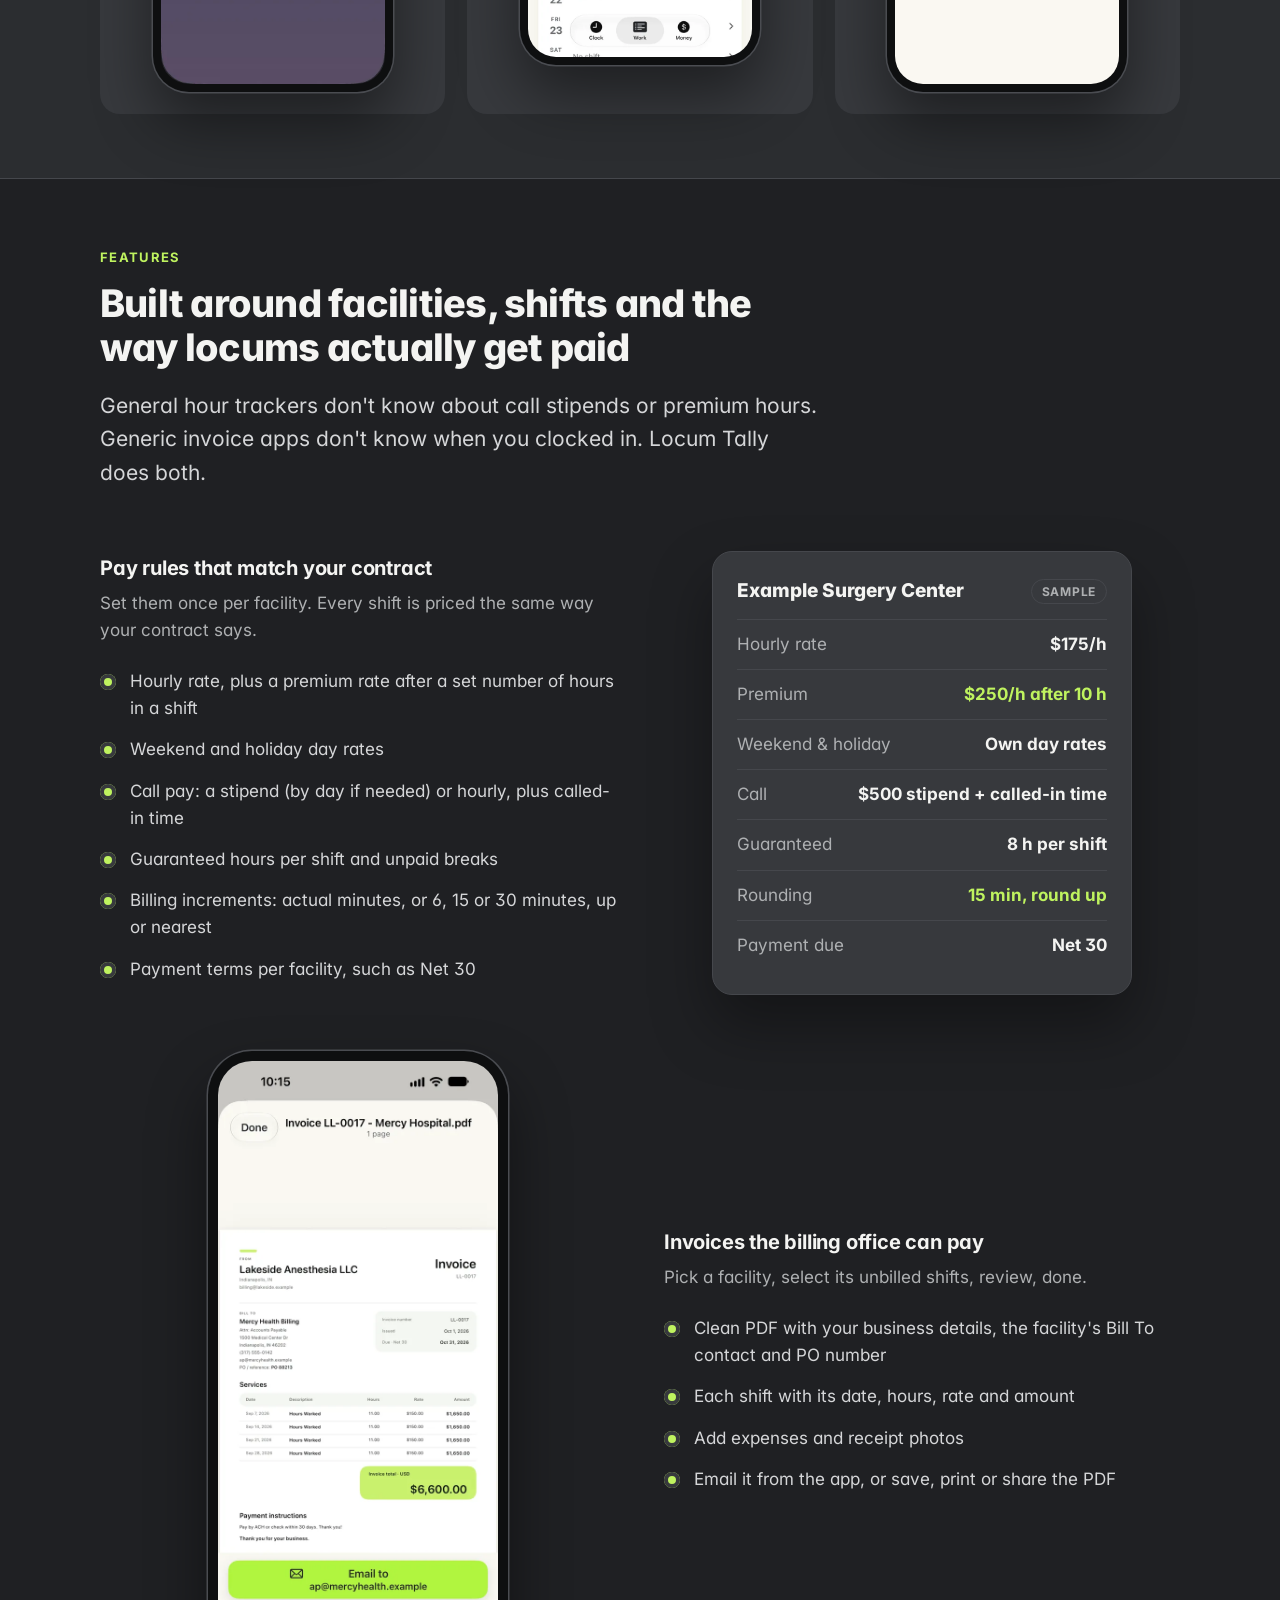
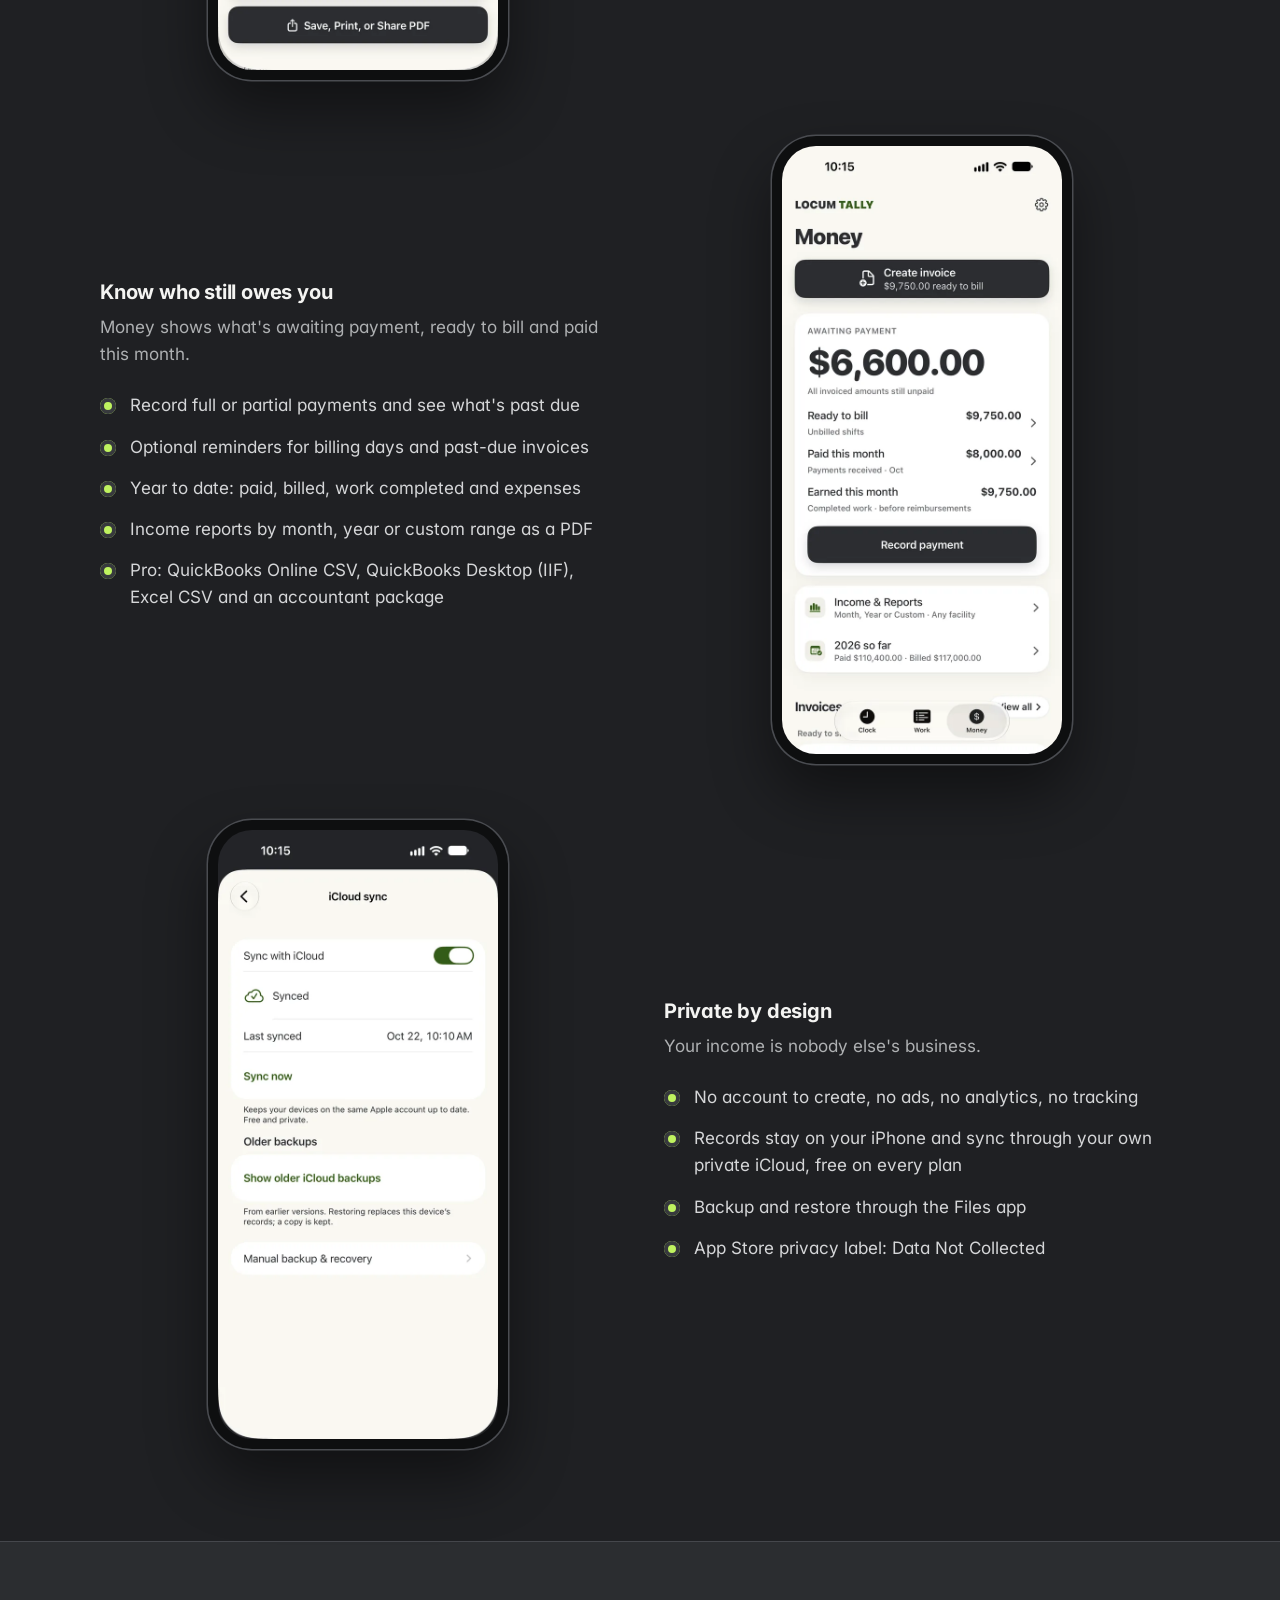
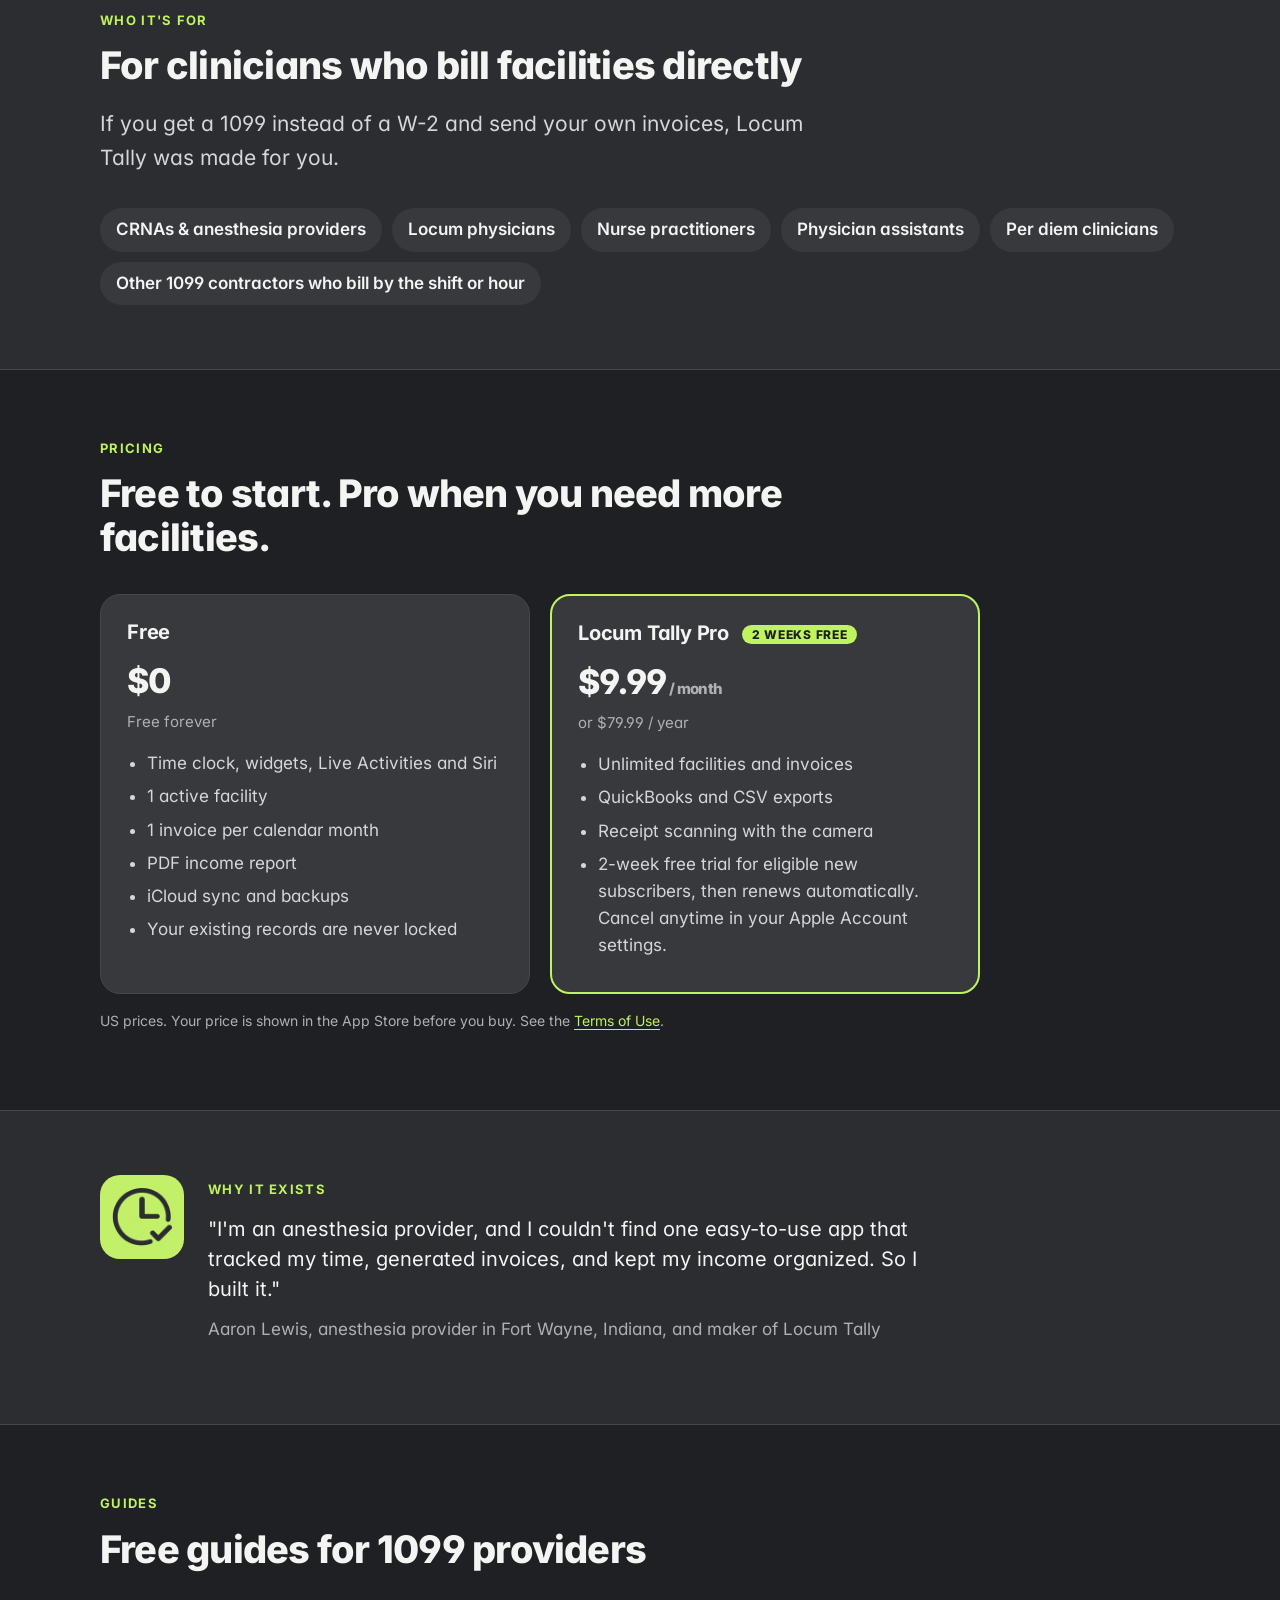
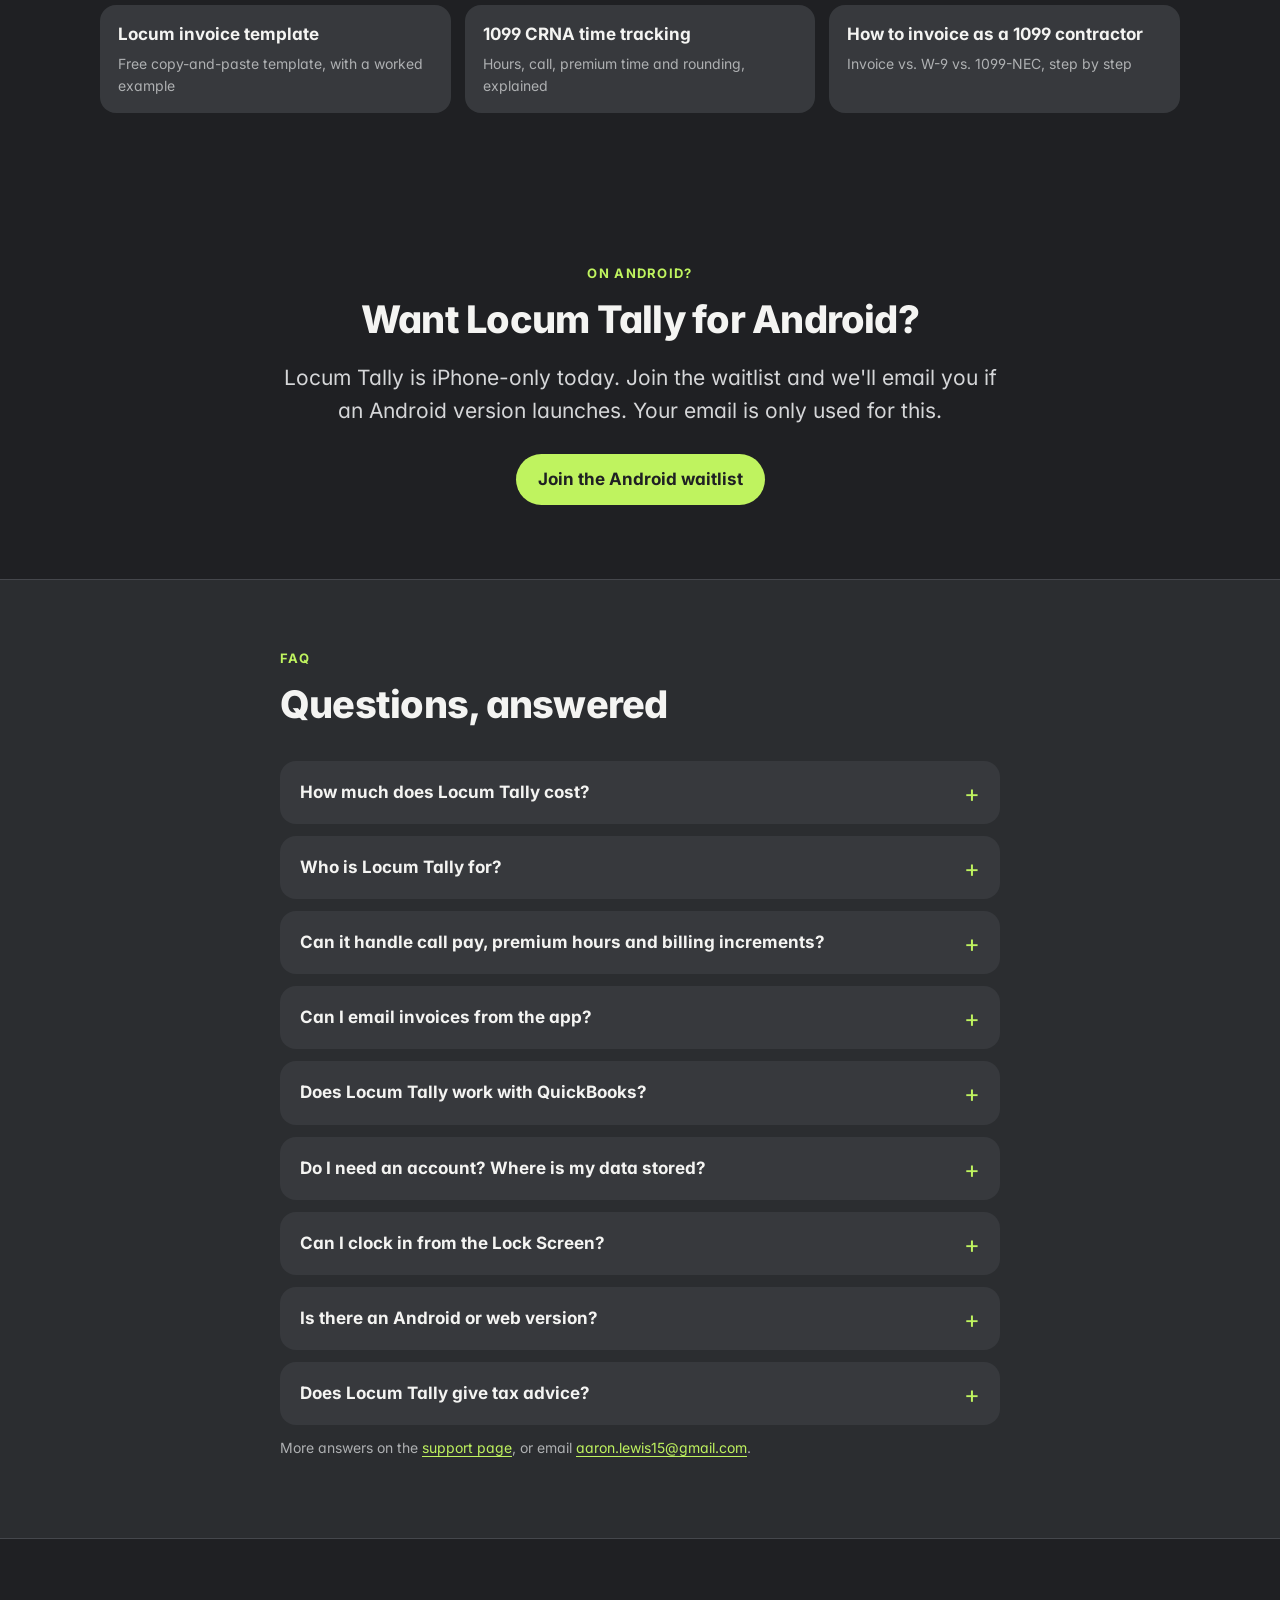
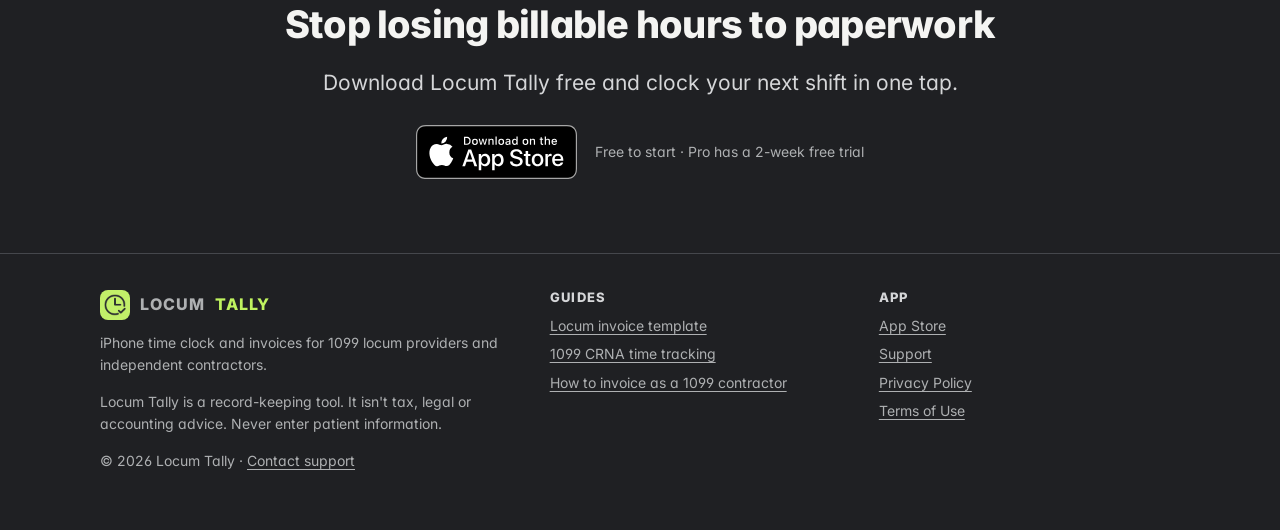
==== commit 8a4ae23f: "Android waitlist, Locum Tally copyright, privacy waitlist disclosure" ====
--- a/index.html
+++ b/index.html
@@ -179,7 +179,7 @@
      "name": "Is there an Android or web version?",
      "acceptedAnswer": {
       "@type": "Answer",
-      "text": "No. Locum Tally is an iPhone app and needs iOS 17 or later."
+      "text": "Not yet. Locum Tally is an iPhone app and needs iOS 17 or later. If you'd use an Android version, join the Android waitlist and we'll let you know if it launches."
      }
     },
     {
@@ -199,7 +199,7 @@
 <a class="skip" href="#main">Skip to content</a>
 <header class="site-header"><div class="wrap">
 <a class="brand" href="index.html"><img src="apple-touch-icon.png" alt="" width="30" height="30">LOCUM <span>TALLY</span></a>
-<nav class="site-nav" aria-label="Main"><a class="opt" href="index.html#features">Features</a><a class="opt" href="index.html#pricing">Pricing</a><a class="opt" href="index.html#guides">Guides</a><a class="" href="support.html">Support</a><a class="nav-cta" href="https://apps.apple.com/app/id6818014743">Get the app</a></nav>
+<nav class="site-nav" aria-label="Main"><a class="opt" href="index.html#features">Features</a><a class="opt" href="index.html#pricing">Pricing</a><a class="opt" href="index.html#guides">Guides</a><a class="" href="support.html">Support</a><a class="nav-cta" href="https://apps.apple.com/app/apple-store/id6818014743?pt=129455149&ct=nav&mt=8">Get the app</a></nav>
 </div></header>
 <main id="main">
 <section class="hero"><div class="wrap">
@@ -207,7 +207,7 @@
 <p class="eyebrow">For 1099 locum providers</p>
 <h1>The time clock &amp; invoice app <span class="lime">for locum providers</span></h1>
 <p class="lead">Clock in with one tap. Turn finished shifts into a clean PDF invoice and email it to the facility before you get to your car.</p>
-<div class="cta-row"><a class="badge" href="https://apps.apple.com/app/id6818014743" aria-label="Download Locum Tally on the App Store"><img src="img/app-store-badge.svg" alt="Download on the App Store" width="162" height="54"></a><span class="cta-note">Free to start · Pro has a 2-week free trial</span></div>
+<div class="cta-row"><a class="badge" href="https://apps.apple.com/app/apple-store/id6818014743?pt=129455149&ct=hero&mt=8" aria-label="Download Locum Tally on the App Store"><img src="img/app-store-badge.svg" alt="Download on the App Store" width="162" height="54"></a><span class="cta-note">Free to start · Pro has a 2-week free trial</span></div>
 <ul class="hero-points" aria-label="Highlights"><li>No account</li><li>No ads</li><li>No tracking</li><li>Built for iPhone</li></ul>
 </div>
 <div class="hero-visual"><div class="phone "><img src="img/screen-clock.webp" alt="Locum Tally Clock screen: on shift at Mercy Hospital for 3 hours 15 minutes, with a Clock Out button" width="600" height="1304" fetchpriority="high"></div></div>
@@ -300,25 +300,31 @@
 <div class="related"><a href="locum-invoice-template.html">Locum invoice template<span>Free copy-and-paste template, with a worked example</span></a><a href="1099-crna-time-tracking.html">1099 CRNA time tracking<span>Hours, call, premium time and rounding, explained</span></a><a href="how-to-invoice-as-a-1099-contractor.html">How to invoice as a 1099 contractor<span>Invoice vs. W-9 vs. 1099-NEC, step by step</span></a></div>
 </div></section>
 
+<section id="android"><div class="wrap narrow" style="text-align:center">
+<p class="eyebrow">On Android?</p><h2>Want Locum Tally for Android?</h2>
+<p class="lead" style="margin:0 auto">Locum Tally is iPhone-only today. Join the waitlist and we'll email you if an Android version launches. Your email is only used for this.</p>
+<div class="cta-row"><a class="btn" href="https://forms.gle/xEjoFYX8ZKrrcmL97" target="_blank" rel="noopener">Join the Android waitlist</a></div>
+</div></section>
+
 <section class="band" id="faq"><div class="wrap narrow">
 <div class="section-head"><p class="eyebrow">FAQ</p><h2>Questions, answered</h2></div>
-<div class="faq"><details><summary>How much does Locum Tally cost?</summary><div><p>Locum Tally is free to download. The free plan includes the time clock, widgets, Live Activities, Siri, iCloud sync, the PDF income report, 1 active facility and 1 invoice per calendar month. Locum Tally Pro is $9.99 a month or $79.99 a year in the US, with a 2-week free trial for eligible new subscribers. Your price is shown in the App Store before you buy.</p></div></details><details><summary>Who is Locum Tally for?</summary><div><p>It's built for 1099 locum providers who bill facilities directly: CRNAs and other anesthesia providers, locum physicians, nurse practitioners, PAs and other independent clinicians. Any independent contractor who bills clients by the shift or by the hour can use it. A "facility" is simply the client you bill.</p></div></details><details><summary>Can it handle call pay, premium hours and billing increments?</summary><div><p>Yes. Each facility has its own hourly rate, an optional premium rate after a set number of hours in a shift, weekend and holiday rates, call pay (a stipend, by day if you like, or hourly, plus called-in time), guaranteed hours per shift, and time rounding: actual minutes or 6, 15 or 30 minutes, rounded up or to the nearest. Unpaid breaks come off before rounding.</p></div></details><details><summary>Can I email invoices from the app?</summary><div><p>Yes. Pick a facility, choose its unbilled shifts and create a PDF invoice with your business details, the facility's Bill To contact and PO number. Email it to the billing contact from the app, or save, print or share the PDF. You can add expenses and receipt photos to an invoice.</p></div></details><details><summary>Does Locum Tally work with QuickBooks?</summary><div><p>With Pro you can export invoices as a QuickBooks Online CSV or a QuickBooks Desktop (IIF) file, plus an Excel-ready CSV and an accountant package. Find them in Settings → Accounting. There is no live QuickBooks sync.</p></div></details><details><summary>Do I need an account? Where is my data stored?</summary><div><p>No account is needed. Your records stay on your iPhone and, if you turn it on, sync through your own private iCloud. There are no ads, no analytics and no tracking, and the developer can't see your data. The App Store privacy label is "Data Not Collected."</p></div></details><details><summary>Can I clock in from the Lock Screen?</summary><div><p>Yes. While you're clocked in, a Live Activity shows on the Lock Screen and in the Dynamic Island with a Clock Out button. There are Home Screen and Lock Screen widgets, and Siri phrases such as "Clock in with Locum Tally."</p></div></details><details><summary>Is there an Android or web version?</summary><div><p>No. Locum Tally is an iPhone app and needs iOS 17 or later.</p></div></details><details><summary>Does Locum Tally give tax advice?</summary><div><p>No. It's a record-keeping tool. Check your taxes, invoices and contracts with a qualified professional.</p></div></details></div>
+<div class="faq"><details><summary>How much does Locum Tally cost?</summary><div><p>Locum Tally is free to download. The free plan includes the time clock, widgets, Live Activities, Siri, iCloud sync, the PDF income report, 1 active facility and 1 invoice per calendar month. Locum Tally Pro is $9.99 a month or $79.99 a year in the US, with a 2-week free trial for eligible new subscribers. Your price is shown in the App Store before you buy.</p></div></details><details><summary>Who is Locum Tally for?</summary><div><p>It's built for 1099 locum providers who bill facilities directly: CRNAs and other anesthesia providers, locum physicians, nurse practitioners, PAs and other independent clinicians. Any independent contractor who bills clients by the shift or by the hour can use it. A "facility" is simply the client you bill.</p></div></details><details><summary>Can it handle call pay, premium hours and billing increments?</summary><div><p>Yes. Each facility has its own hourly rate, an optional premium rate after a set number of hours in a shift, weekend and holiday rates, call pay (a stipend, by day if you like, or hourly, plus called-in time), guaranteed hours per shift, and time rounding: actual minutes or 6, 15 or 30 minutes, rounded up or to the nearest. Unpaid breaks come off before rounding.</p></div></details><details><summary>Can I email invoices from the app?</summary><div><p>Yes. Pick a facility, choose its unbilled shifts and create a PDF invoice with your business details, the facility's Bill To contact and PO number. Email it to the billing contact from the app, or save, print or share the PDF. You can add expenses and receipt photos to an invoice.</p></div></details><details><summary>Does Locum Tally work with QuickBooks?</summary><div><p>With Pro you can export invoices as a QuickBooks Online CSV or a QuickBooks Desktop (IIF) file, plus an Excel-ready CSV and an accountant package. Find them in Settings → Accounting. There is no live QuickBooks sync.</p></div></details><details><summary>Do I need an account? Where is my data stored?</summary><div><p>No account is needed. Your records stay on your iPhone and, if you turn it on, sync through your own private iCloud. There are no ads, no analytics and no tracking, and the developer can't see your data. The App Store privacy label is "Data Not Collected."</p></div></details><details><summary>Can I clock in from the Lock Screen?</summary><div><p>Yes. While you're clocked in, a Live Activity shows on the Lock Screen and in the Dynamic Island with a Clock Out button. There are Home Screen and Lock Screen widgets, and Siri phrases such as "Clock in with Locum Tally."</p></div></details><details><summary>Is there an Android or web version?</summary><div><p>Not yet. Locum Tally is an iPhone app and needs iOS 17 or later. If you'd use an Android version, <a href="https://forms.gle/xEjoFYX8ZKrrcmL97">join the Android waitlist</a> and we'll let you know if it launches.</p></div></details><details><summary>Does Locum Tally give tax advice?</summary><div><p>No. It's a record-keeping tool. Check your taxes, invoices and contracts with a qualified professional.</p></div></details></div>
 <p class="muted small">More answers on the <a href="support.html">support page</a>, or email <a href="mailto:aaron.lewis15@gmail.com">aaron.lewis15@gmail.com</a>.</p>
 </div></section>
 
 <section class="final"><div class="wrap narrow">
 <h2>Stop losing billable hours to paperwork</h2>
 <p class="lead" style="margin:0 auto">Download Locum Tally free and clock your next shift in one tap.</p>
-<div class="cta-row"><a class="badge" href="https://apps.apple.com/app/id6818014743" aria-label="Download Locum Tally on the App Store"><img src="img/app-store-badge.svg" alt="Download on the App Store" width="162" height="54"></a><span class="cta-note">Free to start · Pro has a 2-week free trial</span></div>
+<div class="cta-row"><a class="badge" href="https://apps.apple.com/app/apple-store/id6818014743?pt=129455149&ct=footer-cta&mt=8" aria-label="Download Locum Tally on the App Store"><img src="img/app-store-badge.svg" alt="Download on the App Store" width="162" height="54"></a><span class="cta-note">Free to start · Pro has a 2-week free trial</span></div>
 </div></section>
 </main>
 <footer class="site-footer"><div class="wrap">
 <div class="about"><a class="brand" href="index.html"><img src="apple-touch-icon.png" alt="" width="30" height="30">LOCUM <span>TALLY</span></a>
 <p style="margin-top:12px">iPhone time clock and invoices for 1099 locum providers and independent contractors.</p>
 <p>Locum Tally is a record-keeping tool. It isn't tax, legal or accounting advice. Never enter patient information.</p>
-<p>© 2026 Aaron Lewis · <a href="mailto:aaron.lewis15@gmail.com">aaron.lewis15@gmail.com</a></p></div>
+<p>© 2026 Locum Tally · <a href="support.html">Contact support</a></p></div>
 <div><h2>Guides</h2><ul><li><a href="locum-invoice-template.html">Locum invoice template</a></li><li><a href="1099-crna-time-tracking.html">1099 CRNA time tracking</a></li><li><a href="how-to-invoice-as-a-1099-contractor.html">How to invoice as a 1099 contractor</a></li></ul></div>
-<div><h2>App</h2><ul><li><a href="https://apps.apple.com/app/id6818014743">App Store</a></li><li><a href="support.html">Support</a></li><li><a href="privacy.html">Privacy Policy</a></li><li><a href="terms.html">Terms of Use</a></li></ul></div>
+<div><h2>App</h2><ul><li><a href="https://apps.apple.com/app/apple-store/id6818014743?pt=129455149&ct=footer&mt=8">App Store</a></li><li><a href="support.html">Support</a></li><li><a href="privacy.html">Privacy Policy</a></li><li><a href="terms.html">Terms of Use</a></li></ul></div>
 </div></footer>
 </body>
 </html>
--- a/site.css
+++ b/site.css
@@ -170,3 +170,6 @@
  .inline-cta{grid-template-columns:1fr}
  .step .phone{max-width:200px}
 }
+.btn{display:inline-block;background:var(--lime);color:var(--lime-ink);font-weight:700;padding:12px 22px;border-radius:999px;text-decoration:none}
+.btn:hover{color:var(--lime-ink);filter:brightness(1.05)}
+#android .cta-row{justify-content:center}
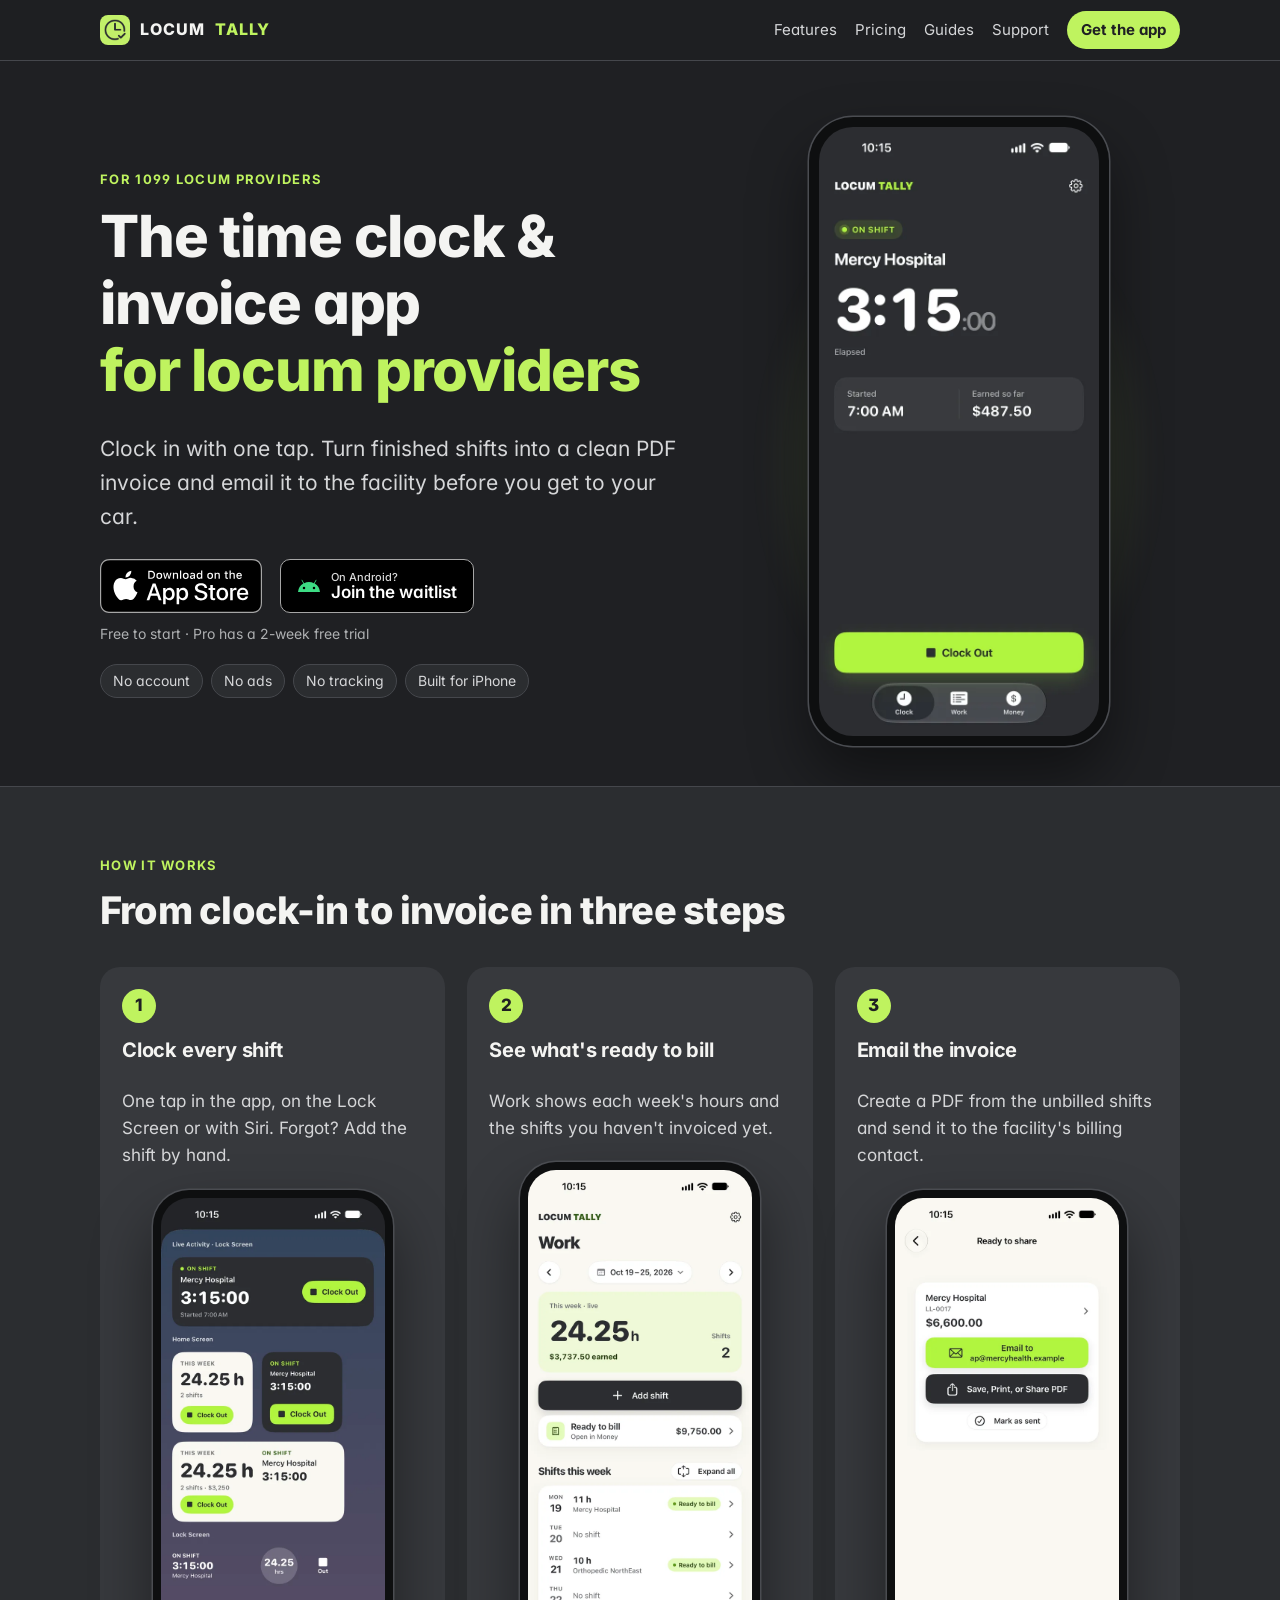
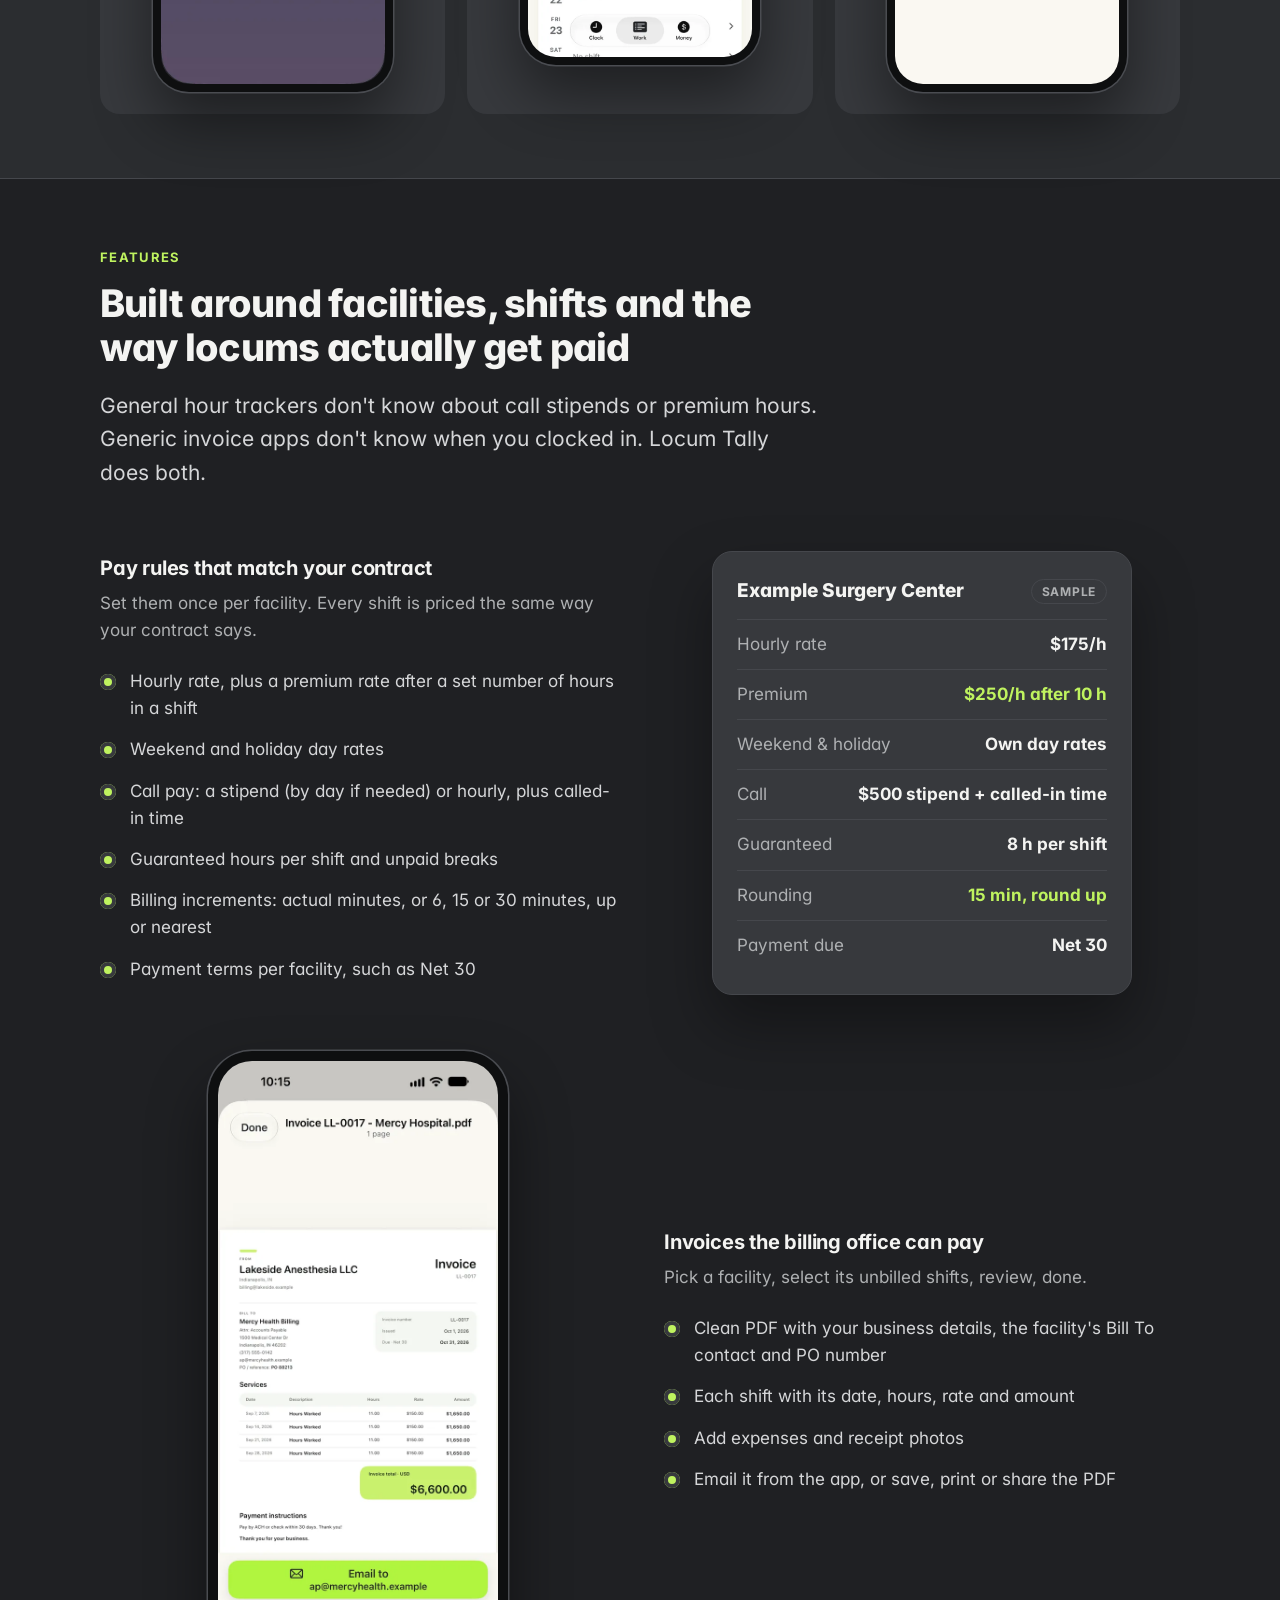
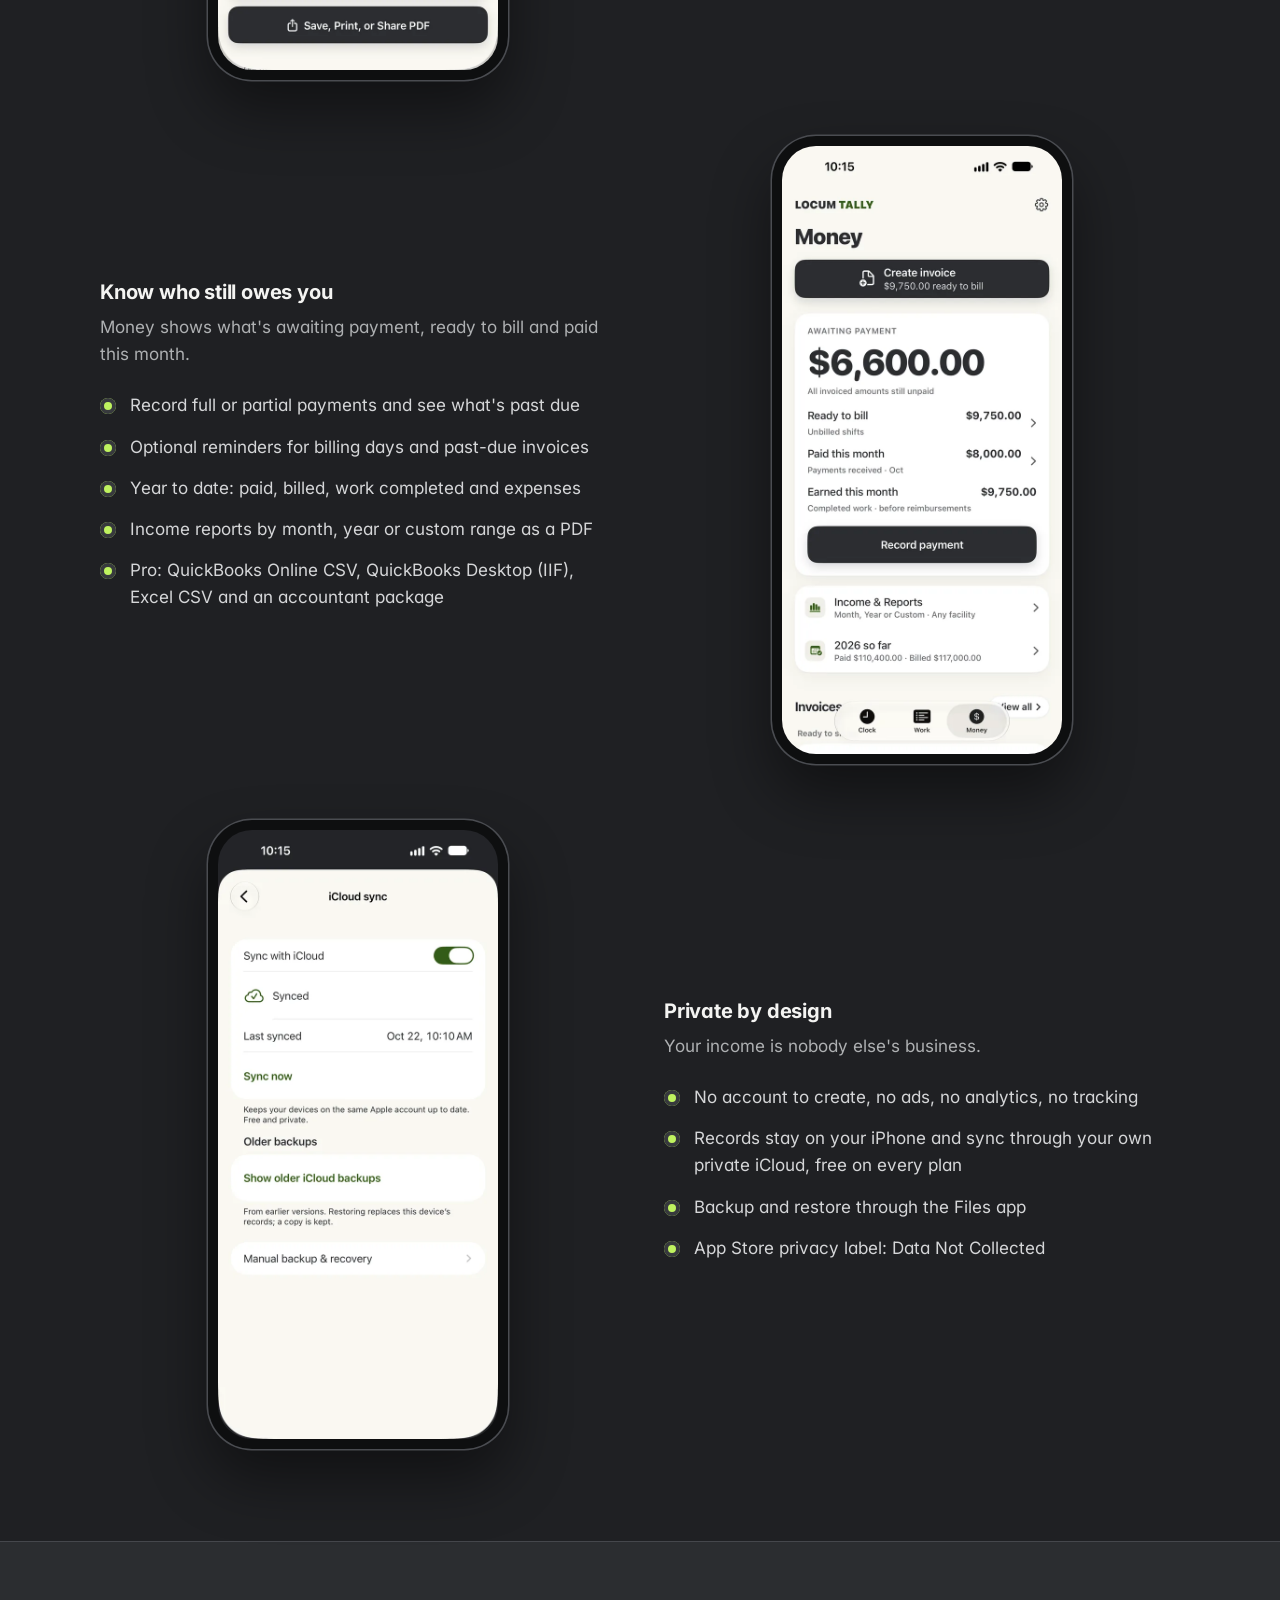
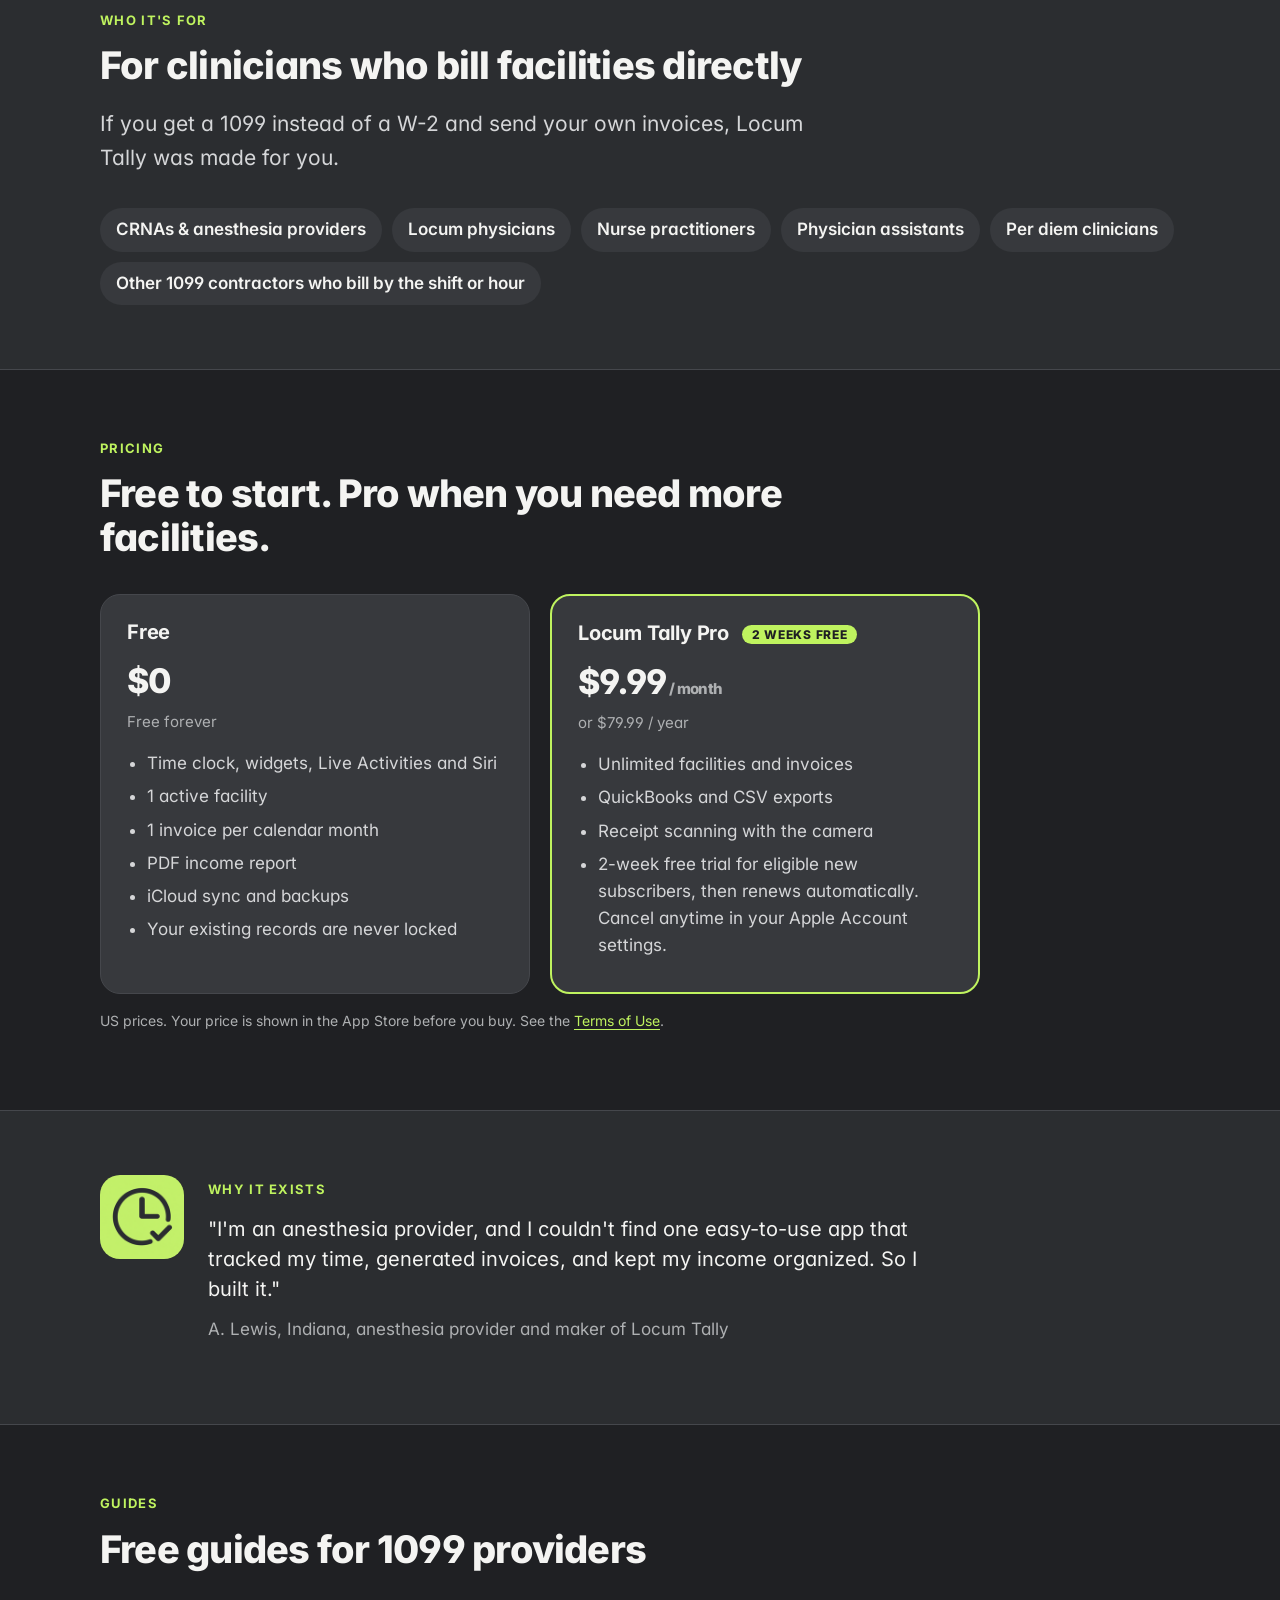
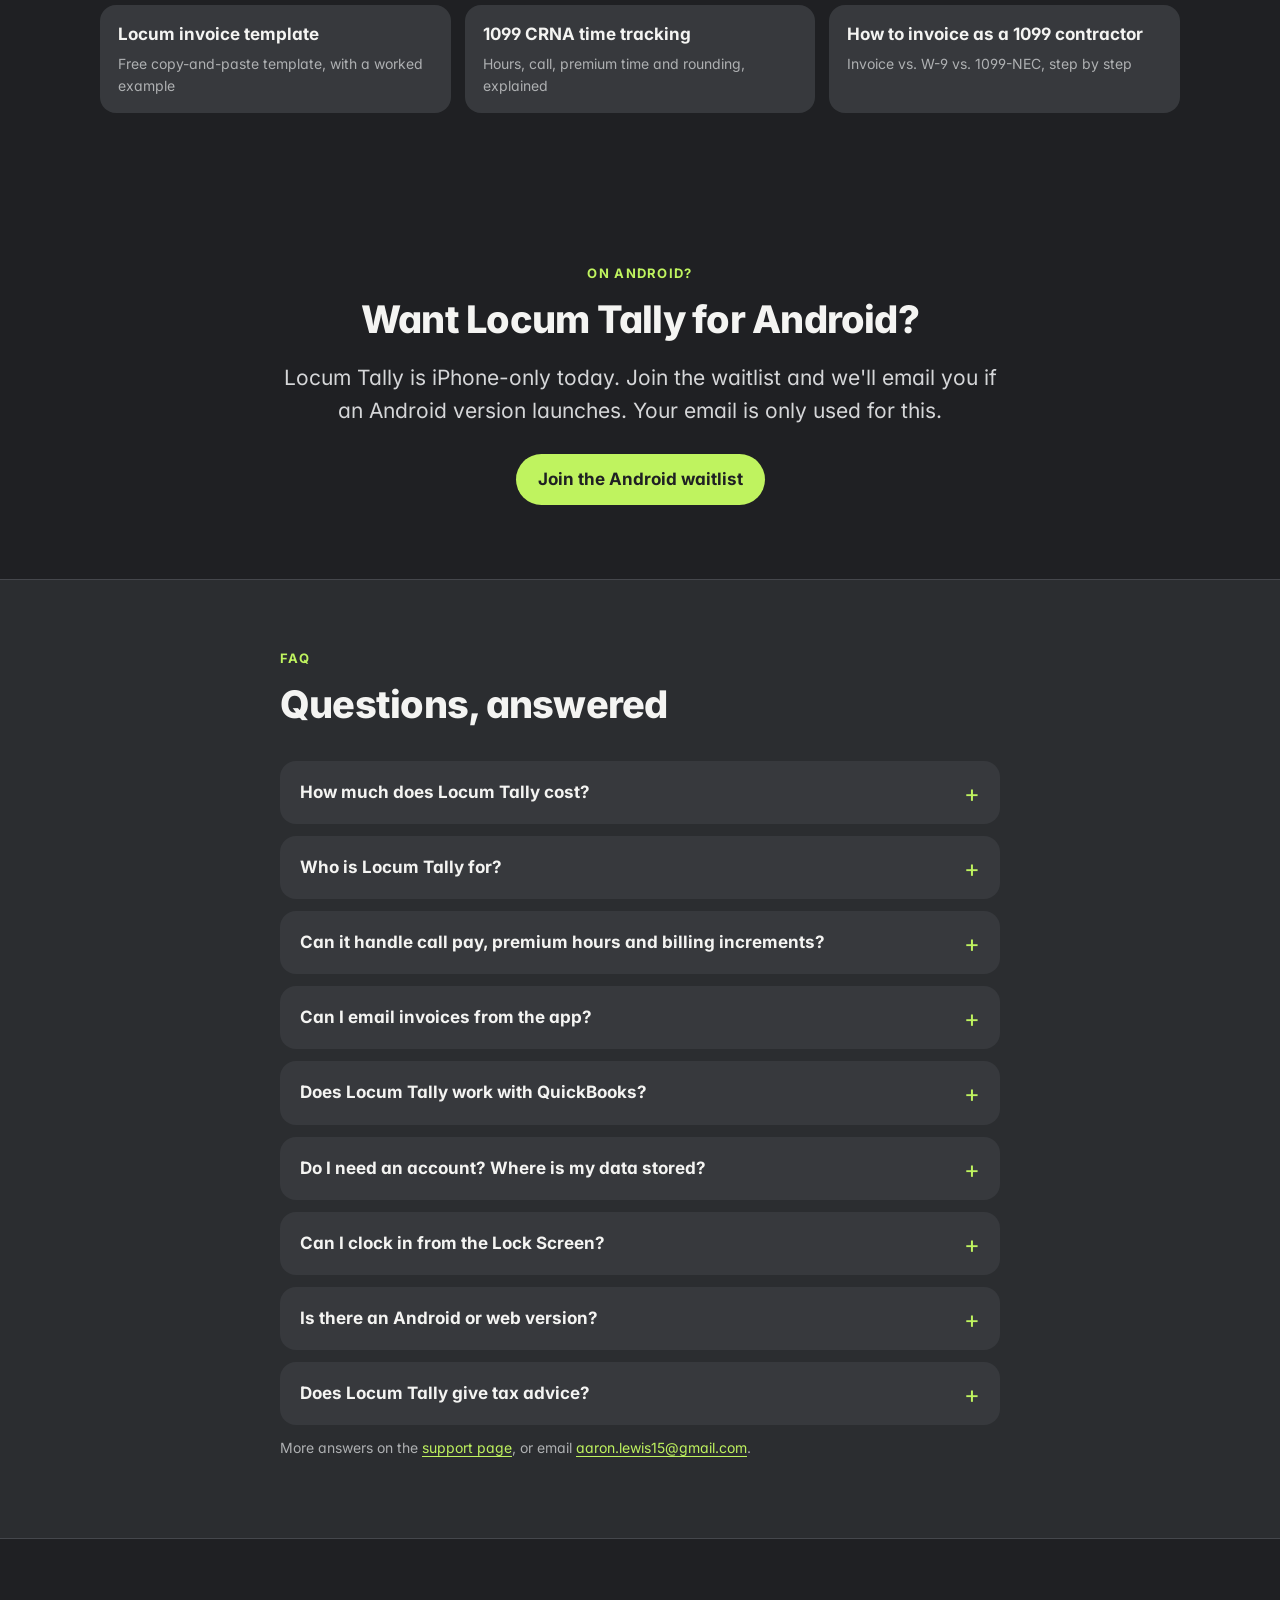
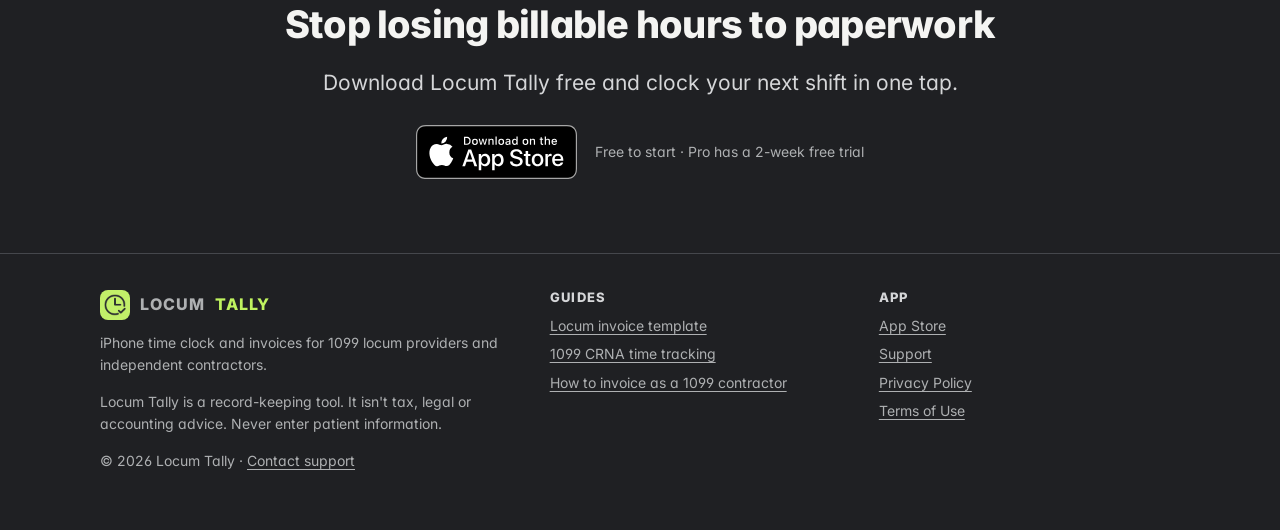
==== commit 97994c27: "Hero Android waitlist button, A. Lewis quote byline" ====
--- a/index.html
+++ b/index.html
@@ -13,7 +13,7 @@
 <link rel="icon" type="image/png" sizes="32x32" href="favicon-32.png">
 <link rel="apple-touch-icon" href="apple-touch-icon.png">
 <link rel="preload" href="fonts/inter-var-latin.woff2" as="font" type="font/woff2" crossorigin>
-<link rel="stylesheet" href="site.css">
+<link rel="stylesheet" href="site.css?v=3">
 <meta property="og:type" content="website">
 <meta property="og:site_name" content="Locum Tally">
 <meta property="og:title" content="Locum Tally: Time Clock &amp; Invoice App for 1099 Locum Providers">
@@ -49,7 +49,7 @@
    "email": "aaron.lewis15@gmail.com",
    "founder": {
     "@type": "Person",
-    "name": "Aaron Lewis"
+    "name": "A. Lewis"
    }
   },
   {
@@ -76,7 +76,7 @@
    ],
    "author": {
     "@type": "Person",
-    "name": "Aaron Lewis"
+    "name": "A. Lewis"
    },
    "publisher": {
     "@id": "https://locumtally.app/#org"
@@ -207,7 +207,8 @@
 <p class="eyebrow">For 1099 locum providers</p>
 <h1>The time clock &amp; invoice app <span class="lime">for locum providers</span></h1>
 <p class="lead">Clock in with one tap. Turn finished shifts into a clean PDF invoice and email it to the facility before you get to your car.</p>
-<div class="cta-row"><a class="badge" href="https://apps.apple.com/app/apple-store/id6818014743?pt=129455149&ct=hero&mt=8" aria-label="Download Locum Tally on the App Store"><img src="img/app-store-badge.svg" alt="Download on the App Store" width="162" height="54"></a><span class="cta-note">Free to start · Pro has a 2-week free trial</span></div>
+<div class="cta-row"><a class="badge" href="https://apps.apple.com/app/apple-store/id6818014743?pt=129455149&ct=hero&mt=8" aria-label="Download Locum Tally on the App Store"><img src="img/app-store-badge.svg" alt="Download on the App Store" width="162" height="54"></a><a class="android-cta" href="https://forms.gle/xEjoFYX8ZKrrcmL97" target="_blank" rel="noopener"><svg viewBox="0 0 24 24" width="24" height="24" aria-hidden="true"><path fill="currentColor" d="M17.6 9.48l1.84-3.18a.38.38 0 0 0-.66-.38l-1.87 3.23a11.5 11.5 0 0 0-9.82 0L5.22 5.92a.38.38 0 0 0-.66.38L6.4 9.48A10.8 10.8 0 0 0 1 18h22a10.8 10.8 0 0 0-5.4-8.52zM7 15.25a1.25 1.25 0 1 1 0-2.5 1.25 1.25 0 0 1 0 2.5zm10 0a1.25 1.25 0 1 1 0-2.5 1.25 1.25 0 0 1 0 2.5z"/></svg><span><small>On Android?</small>Join the waitlist</span></a></div>
+<p class="cta-note">Free to start · Pro has a 2-week free trial</p>
 <ul class="hero-points" aria-label="Highlights"><li>No account</li><li>No ads</li><li>No tracking</li><li>Built for iPhone</li></ul>
 </div>
 <div class="hero-visual"><div class="phone "><img src="img/screen-clock.webp" alt="Locum Tally Clock screen: on shift at Mercy Hospital for 3 hours 15 minutes, with a Clock Out button" width="600" height="1304" fetchpriority="high"></div></div>
@@ -292,7 +293,7 @@
 <div class="founder"><img src="apple-touch-icon.png" alt="" width="84" height="84" loading="lazy">
 <div><p class="eyebrow">Why it exists</p>
 <blockquote>"I'm an anesthesia provider, and I couldn't find one easy-to-use app that tracked my time, generated invoices, and kept my income organized. So I built it."</blockquote>
-<p class="muted" style="margin-top:12px">Aaron Lewis, anesthesia provider in Fort Wayne, Indiana, and maker of Locum Tally</p></div></div>
+<p class="muted" style="margin-top:12px">A. Lewis, Indiana, anesthesia provider and maker of Locum Tally</p></div></div>
 </div></section>
 
 <section id="guides"><div class="wrap">
--- a/site.css
+++ b/site.css
@@ -173,3 +173,11 @@
 .btn{display:inline-block;background:var(--lime);color:var(--lime-ink);font-weight:700;padding:12px 22px;border-radius:999px;text-decoration:none}
 .btn:hover{color:var(--lime-ink);filter:brightness(1.05)}
 #android .cta-row{justify-content:center}
+.android-cta{display:inline-flex;align-items:center;gap:10px;height:54px;box-sizing:border-box;padding:0 16px;border:1px solid #a6a6a6;border-radius:10px;background:#000;color:#fff;text-decoration:none;line-height:1.1}
+.android-cta svg{color:#3ddc84;flex:none}
+.android-cta span{display:flex;flex-direction:column;font-weight:600;font-size:17px}
+.android-cta small{font-size:11px;font-weight:500;opacity:.85}
+.android-cta:hover{color:#fff;border-color:#fff}
+@media (max-width:600px){.android-cta{height:50px}}
+.hero .cta-note{display:block;margin:0}
+@media (max-width:600px){.hero .cta-row{gap:10px;flex-wrap:nowrap}.hero .badge img{height:44px}.hero .android-cta{height:44px;padding:0 10px;gap:7px}.hero .android-cta svg{width:20px;height:20px}.hero .android-cta span{font-size:14px}.hero .android-cta small{font-size:10px}}
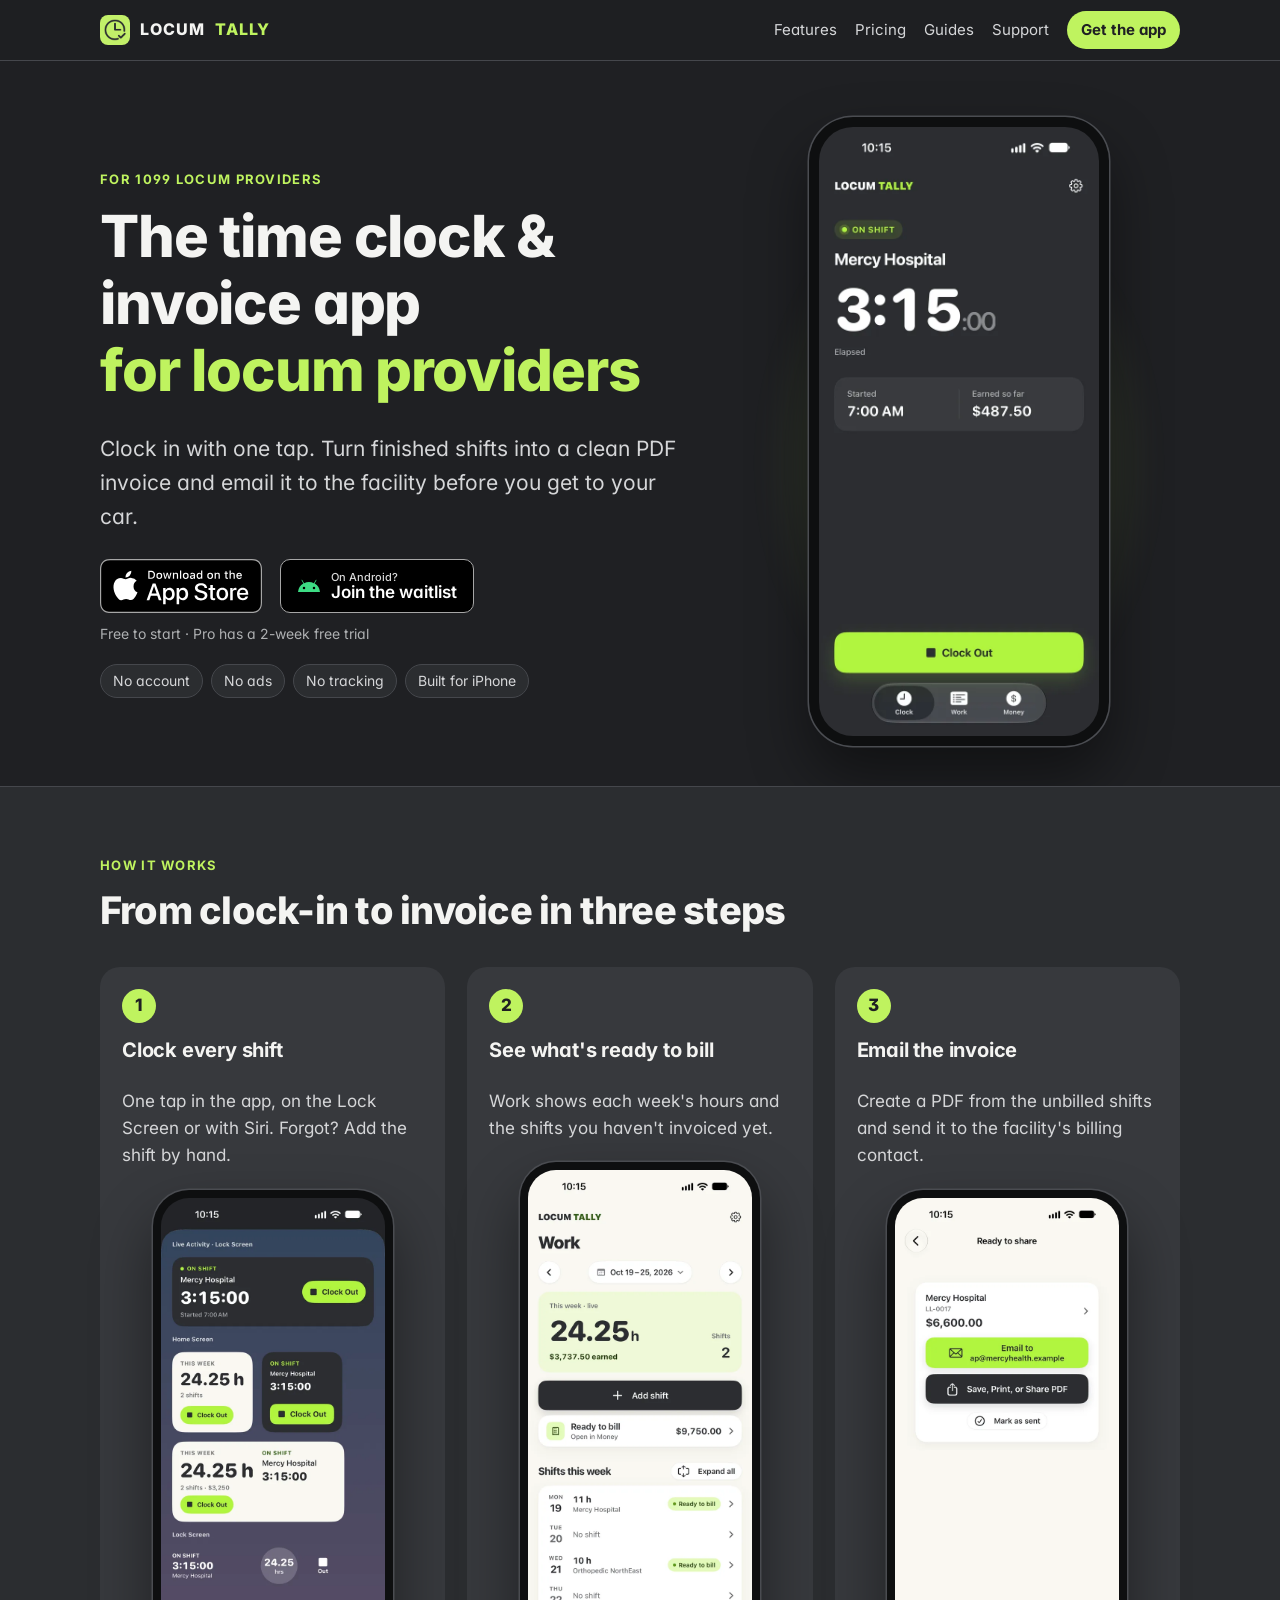
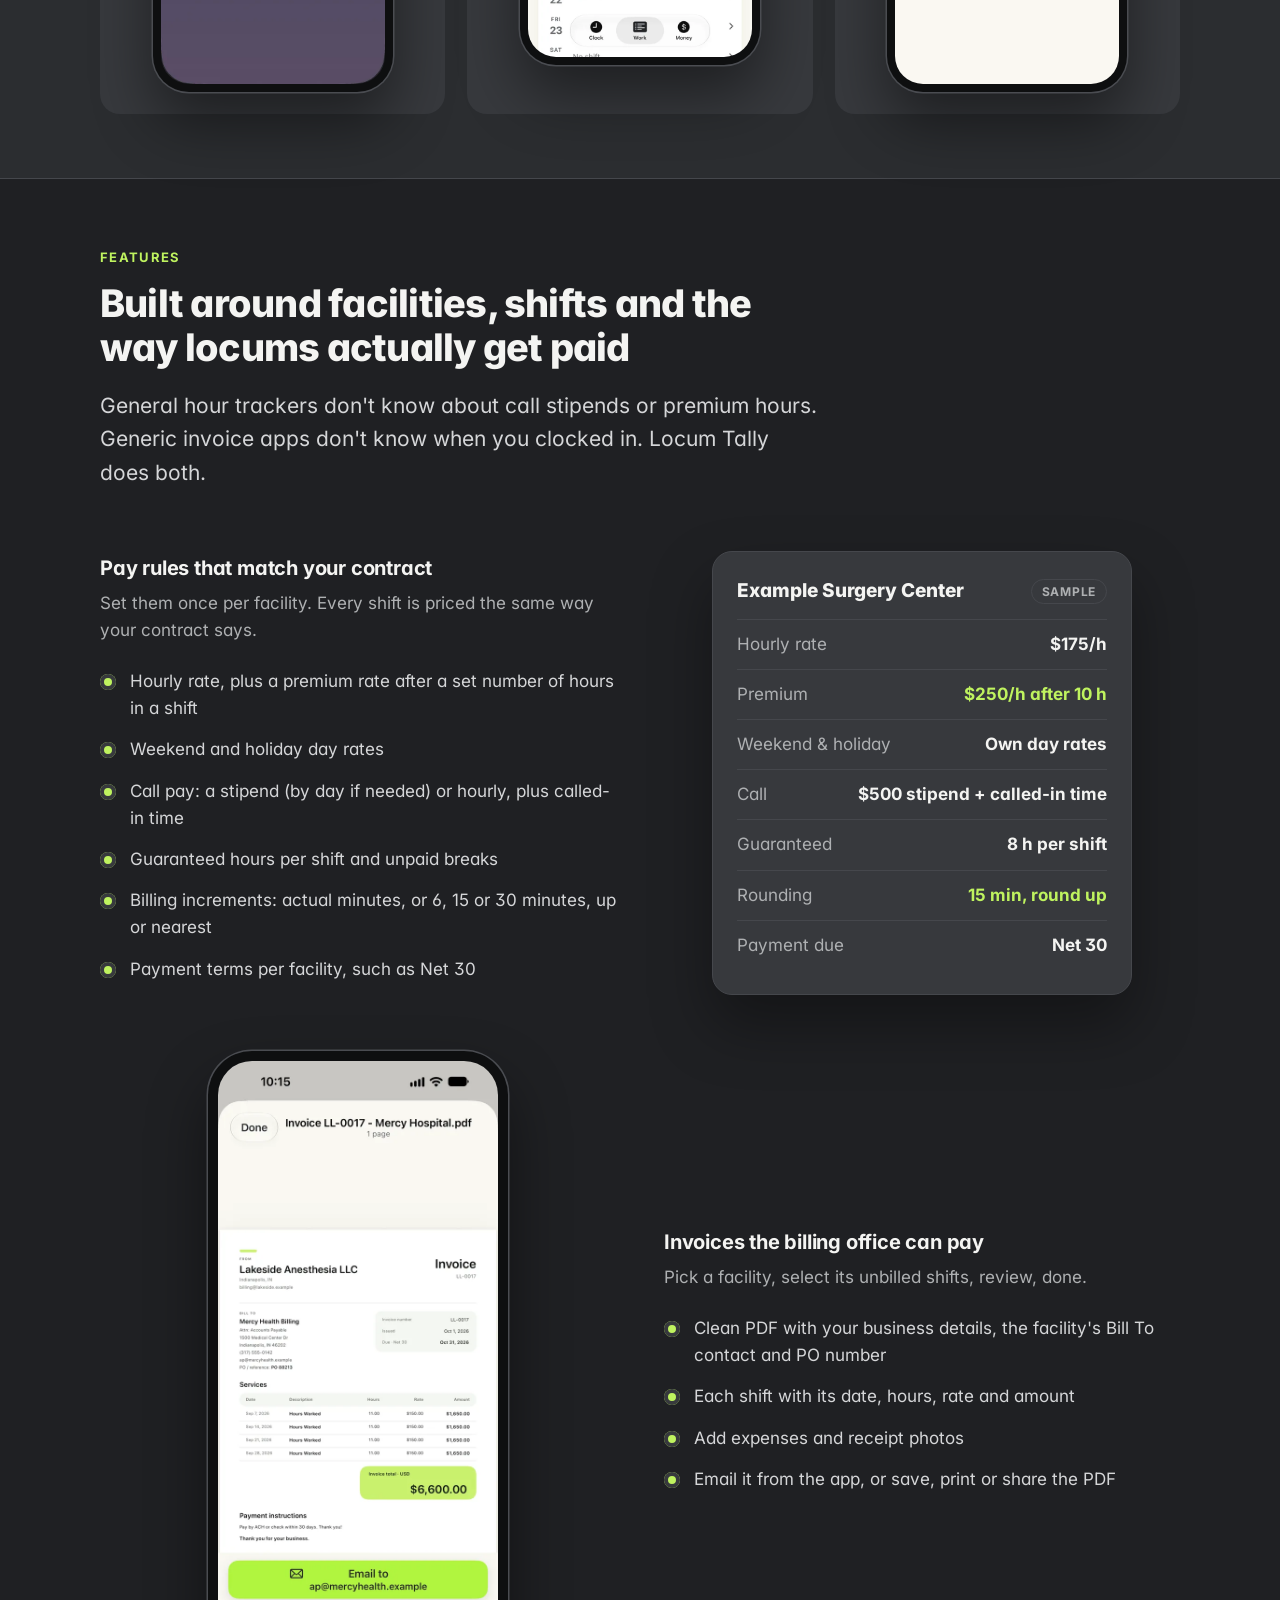
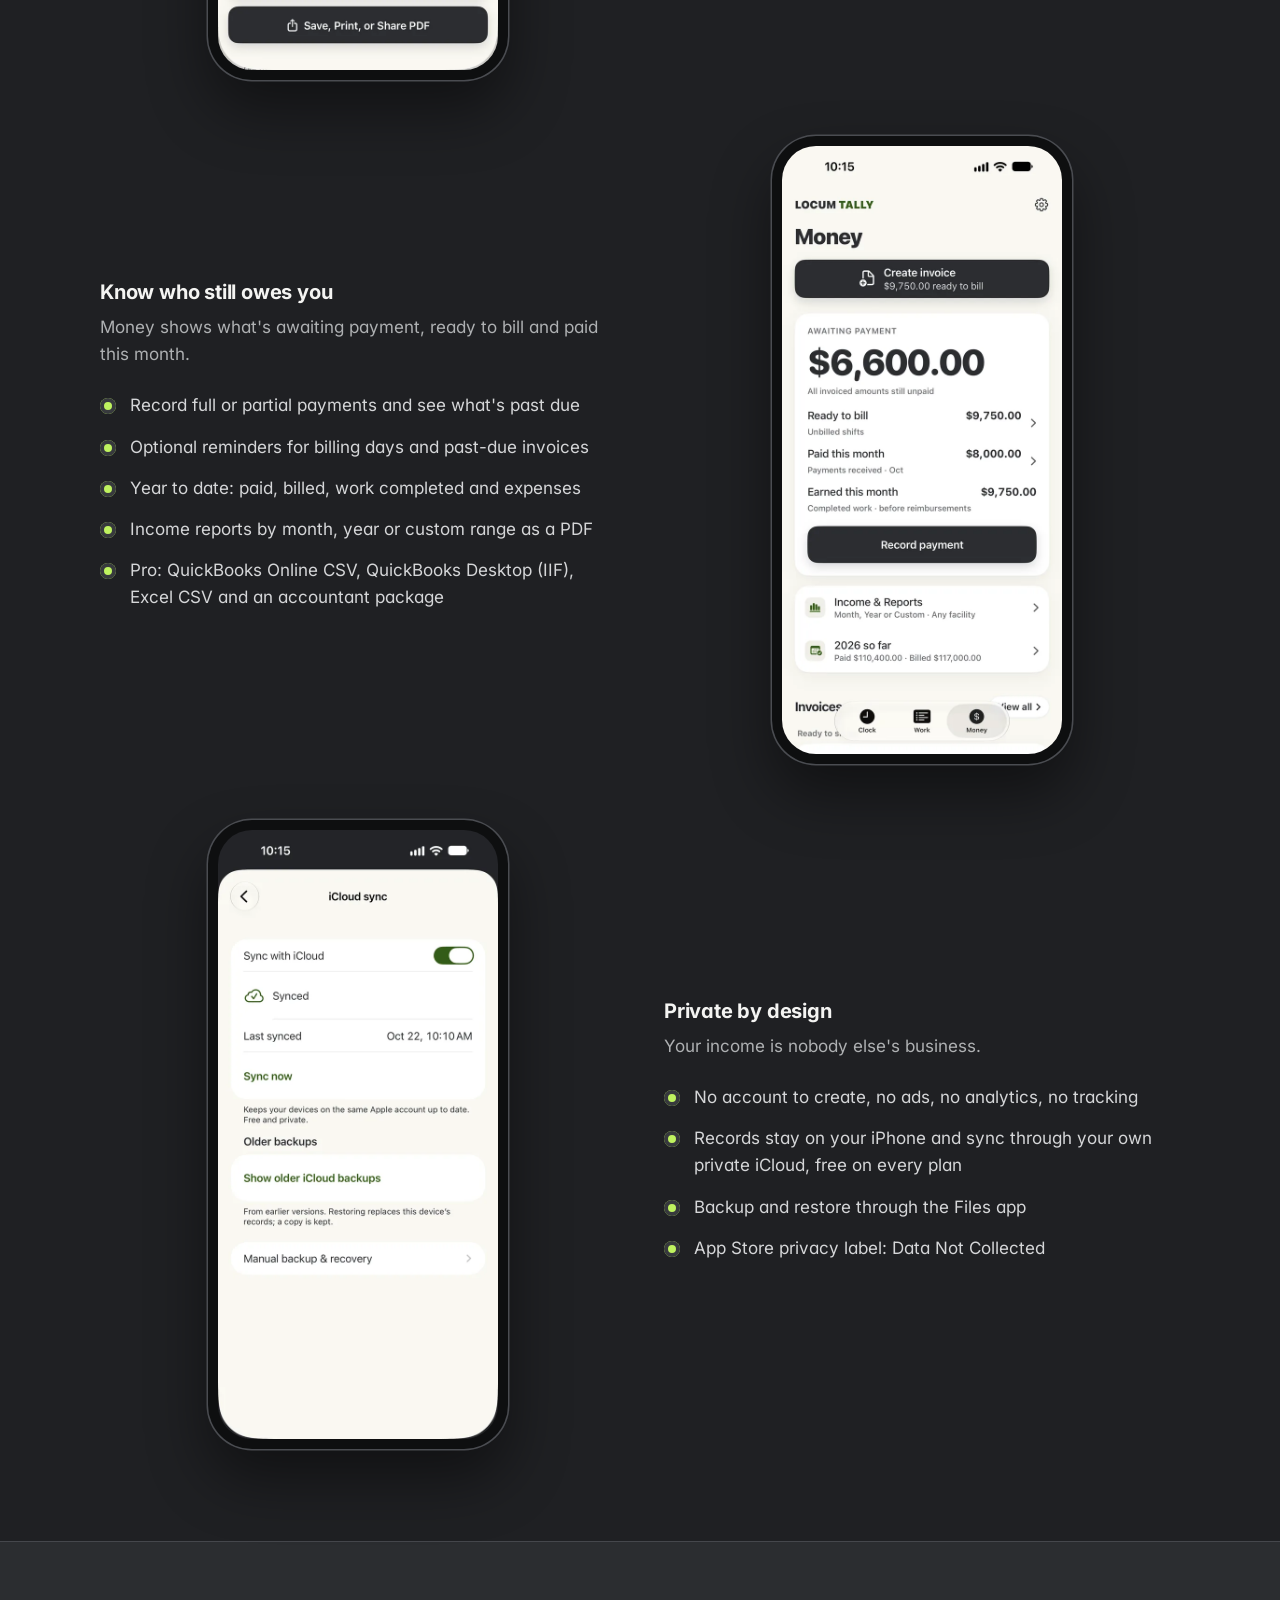
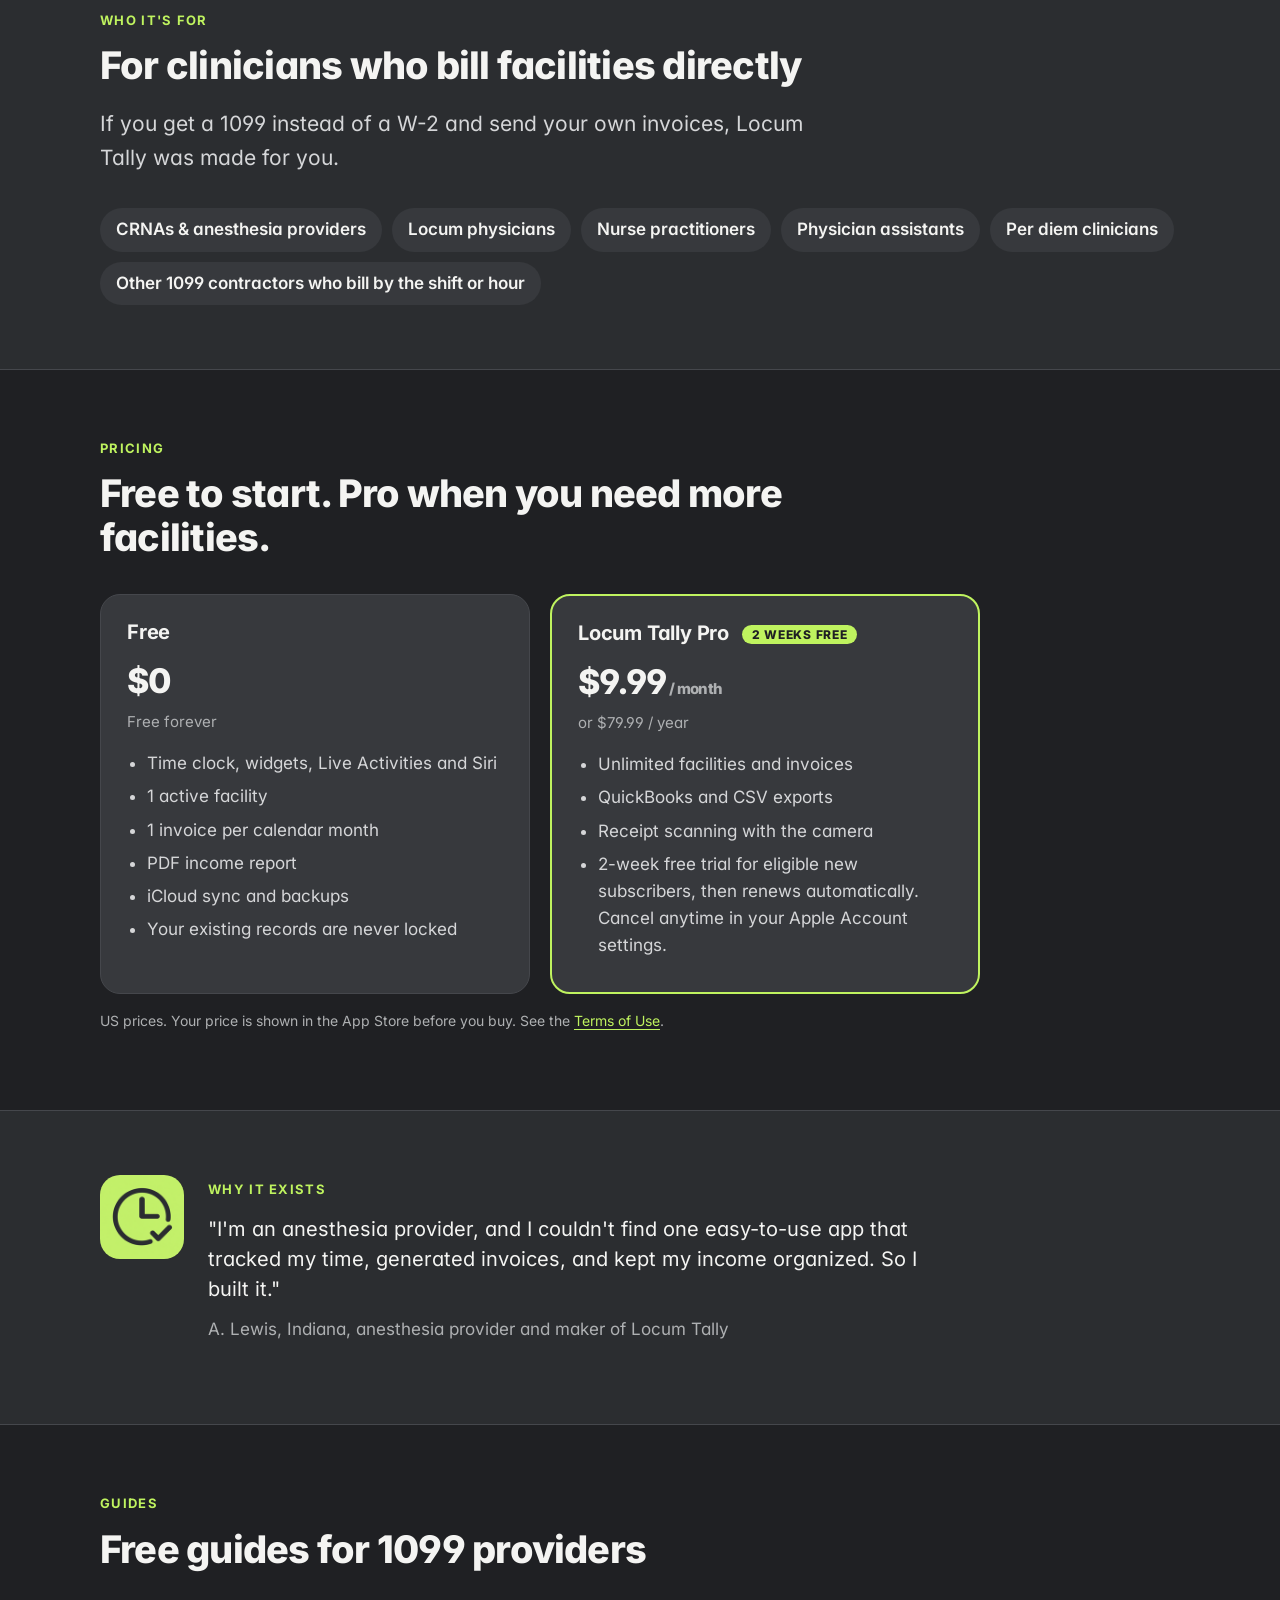
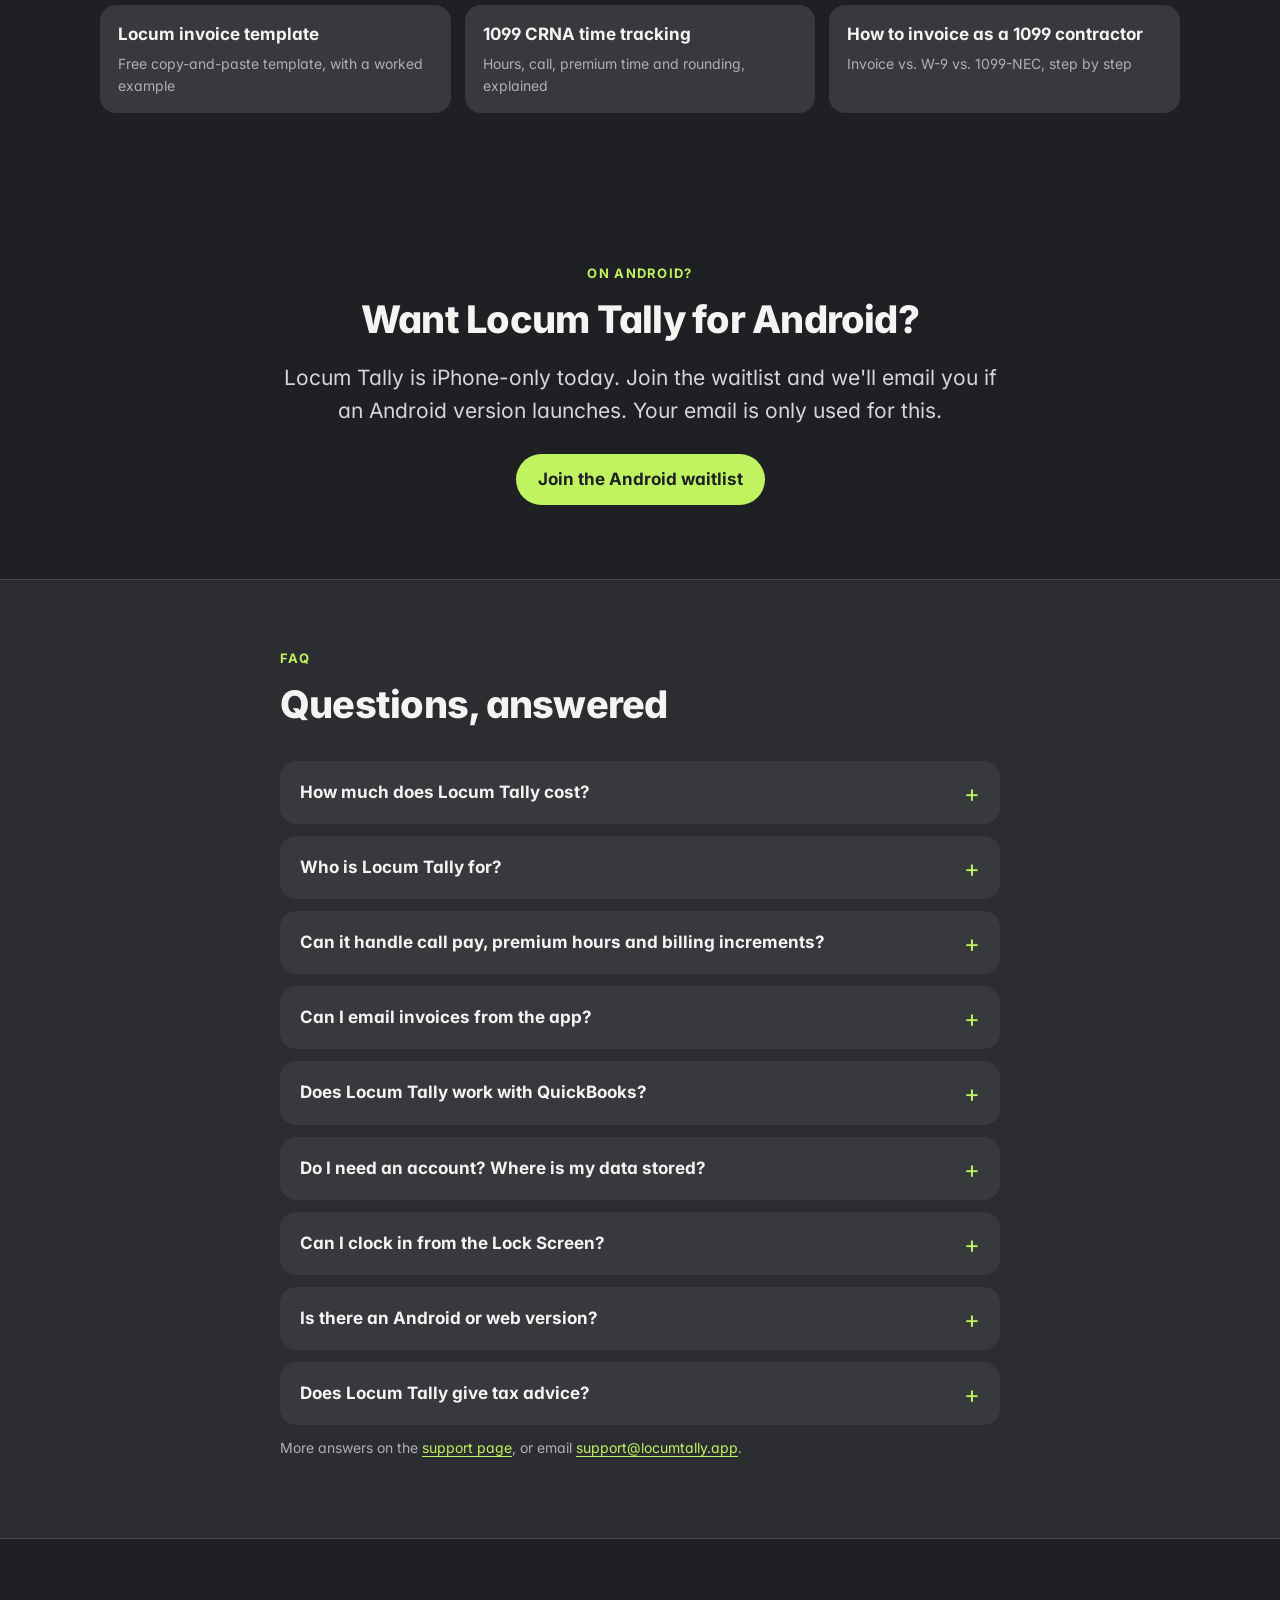
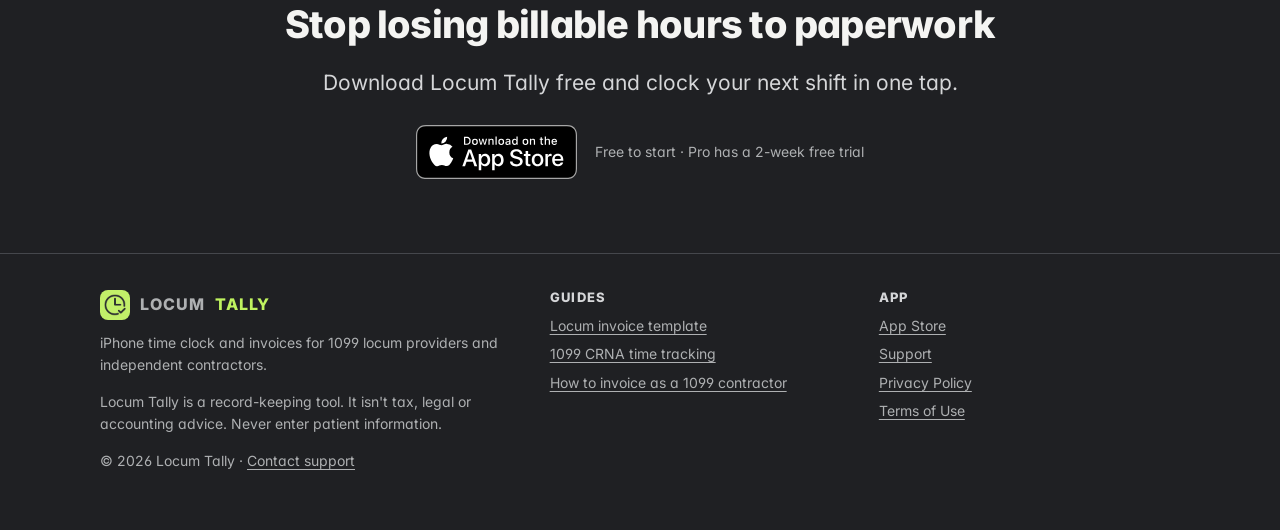
==== commit 317e7a21: "Use support@locumtally.app for contact" ====
--- a/index.html
+++ b/index.html
@@ -46,7 +46,7 @@
    "name": "Locum Tally",
    "url": "https://locumtally.app/",
    "logo": "https://locumtally.app/img/icon-512.png",
-   "email": "aaron.lewis15@gmail.com",
+   "email": "support@locumtally.app",
    "founder": {
     "@type": "Person",
     "name": "A. Lewis"
@@ -310,7 +310,7 @@
 <section class="band" id="faq"><div class="wrap narrow">
 <div class="section-head"><p class="eyebrow">FAQ</p><h2>Questions, answered</h2></div>
 <div class="faq"><details><summary>How much does Locum Tally cost?</summary><div><p>Locum Tally is free to download. The free plan includes the time clock, widgets, Live Activities, Siri, iCloud sync, the PDF income report, 1 active facility and 1 invoice per calendar month. Locum Tally Pro is $9.99 a month or $79.99 a year in the US, with a 2-week free trial for eligible new subscribers. Your price is shown in the App Store before you buy.</p></div></details><details><summary>Who is Locum Tally for?</summary><div><p>It's built for 1099 locum providers who bill facilities directly: CRNAs and other anesthesia providers, locum physicians, nurse practitioners, PAs and other independent clinicians. Any independent contractor who bills clients by the shift or by the hour can use it. A "facility" is simply the client you bill.</p></div></details><details><summary>Can it handle call pay, premium hours and billing increments?</summary><div><p>Yes. Each facility has its own hourly rate, an optional premium rate after a set number of hours in a shift, weekend and holiday rates, call pay (a stipend, by day if you like, or hourly, plus called-in time), guaranteed hours per shift, and time rounding: actual minutes or 6, 15 or 30 minutes, rounded up or to the nearest. Unpaid breaks come off before rounding.</p></div></details><details><summary>Can I email invoices from the app?</summary><div><p>Yes. Pick a facility, choose its unbilled shifts and create a PDF invoice with your business details, the facility's Bill To contact and PO number. Email it to the billing contact from the app, or save, print or share the PDF. You can add expenses and receipt photos to an invoice.</p></div></details><details><summary>Does Locum Tally work with QuickBooks?</summary><div><p>With Pro you can export invoices as a QuickBooks Online CSV or a QuickBooks Desktop (IIF) file, plus an Excel-ready CSV and an accountant package. Find them in Settings → Accounting. There is no live QuickBooks sync.</p></div></details><details><summary>Do I need an account? Where is my data stored?</summary><div><p>No account is needed. Your records stay on your iPhone and, if you turn it on, sync through your own private iCloud. There are no ads, no analytics and no tracking, and the developer can't see your data. The App Store privacy label is "Data Not Collected."</p></div></details><details><summary>Can I clock in from the Lock Screen?</summary><div><p>Yes. While you're clocked in, a Live Activity shows on the Lock Screen and in the Dynamic Island with a Clock Out button. There are Home Screen and Lock Screen widgets, and Siri phrases such as "Clock in with Locum Tally."</p></div></details><details><summary>Is there an Android or web version?</summary><div><p>Not yet. Locum Tally is an iPhone app and needs iOS 17 or later. If you'd use an Android version, <a href="https://forms.gle/xEjoFYX8ZKrrcmL97">join the Android waitlist</a> and we'll let you know if it launches.</p></div></details><details><summary>Does Locum Tally give tax advice?</summary><div><p>No. It's a record-keeping tool. Check your taxes, invoices and contracts with a qualified professional.</p></div></details></div>
-<p class="muted small">More answers on the <a href="support.html">support page</a>, or email <a href="mailto:aaron.lewis15@gmail.com">aaron.lewis15@gmail.com</a>.</p>
+<p class="muted small">More answers on the <a href="support.html">support page</a>, or email <a href="mailto:support@locumtally.app">support@locumtally.app</a>.</p>
 </div></section>
 
 <section class="final"><div class="wrap narrow">
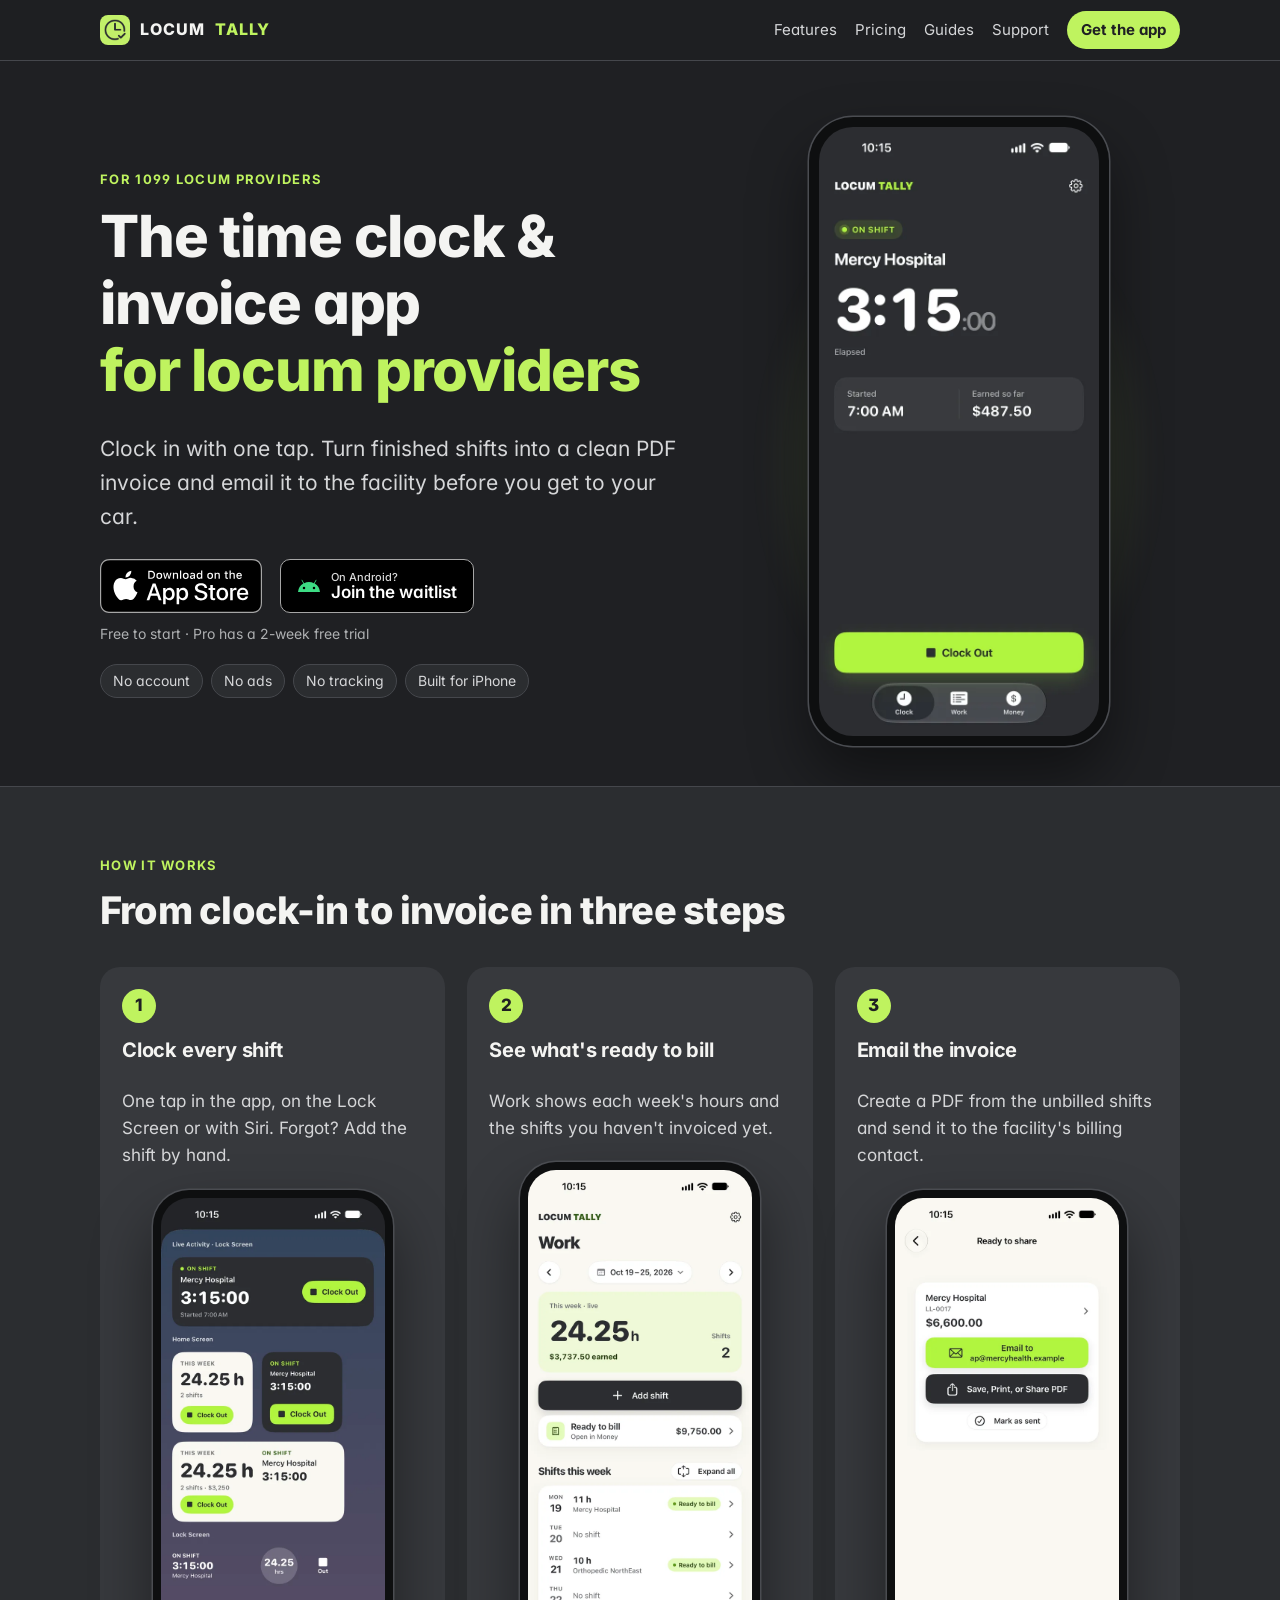
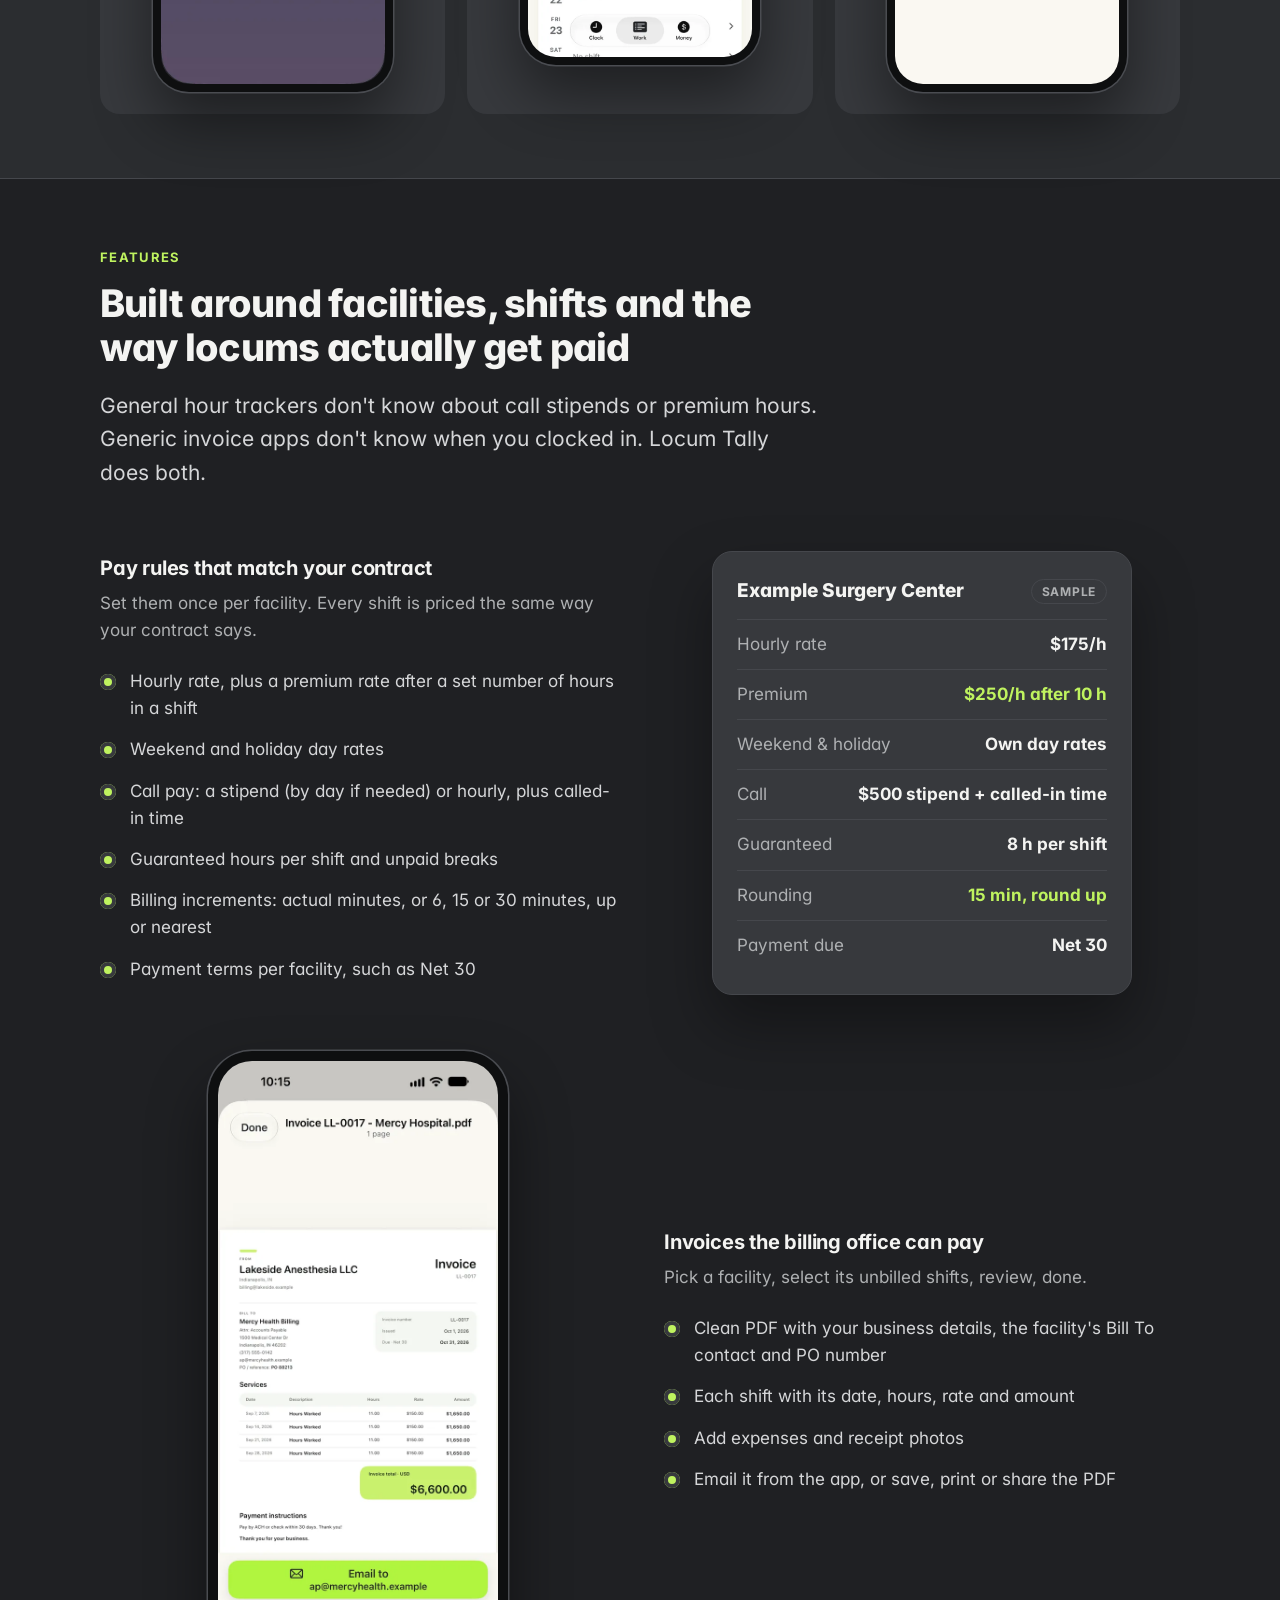
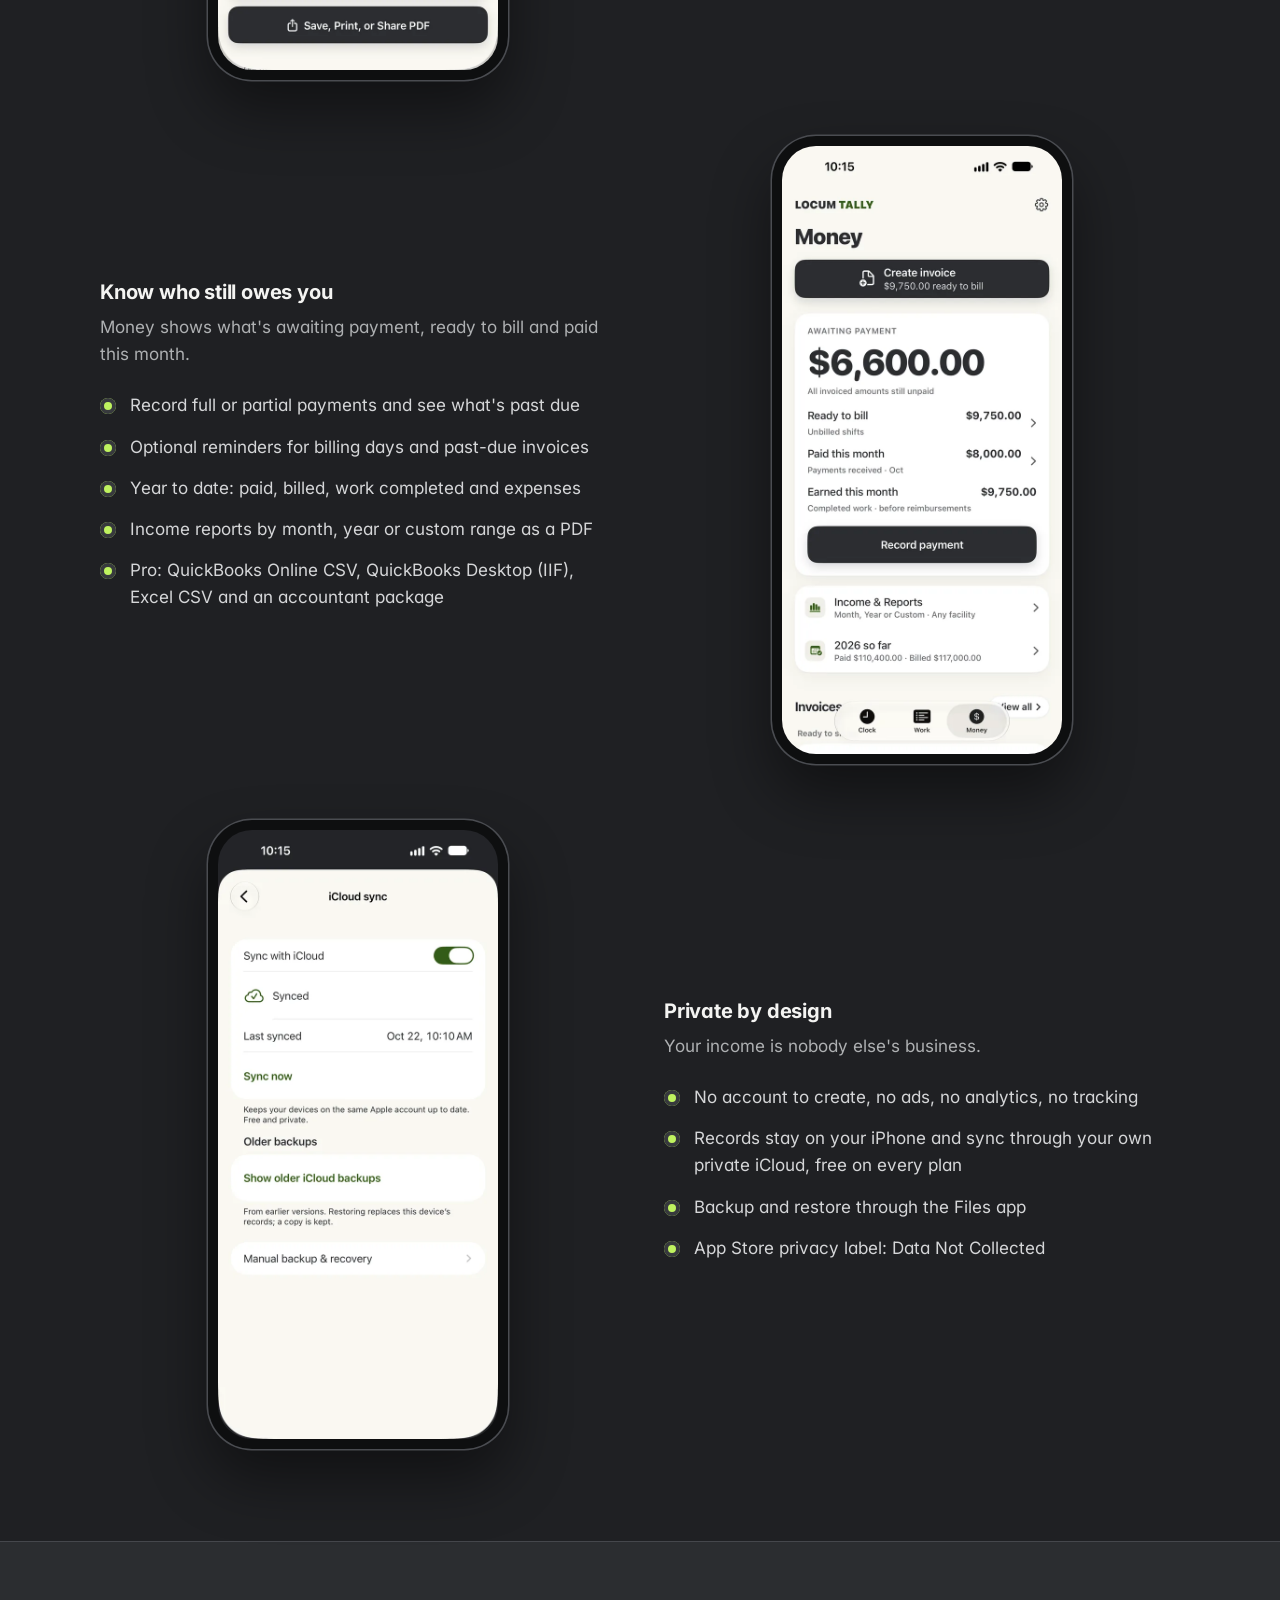
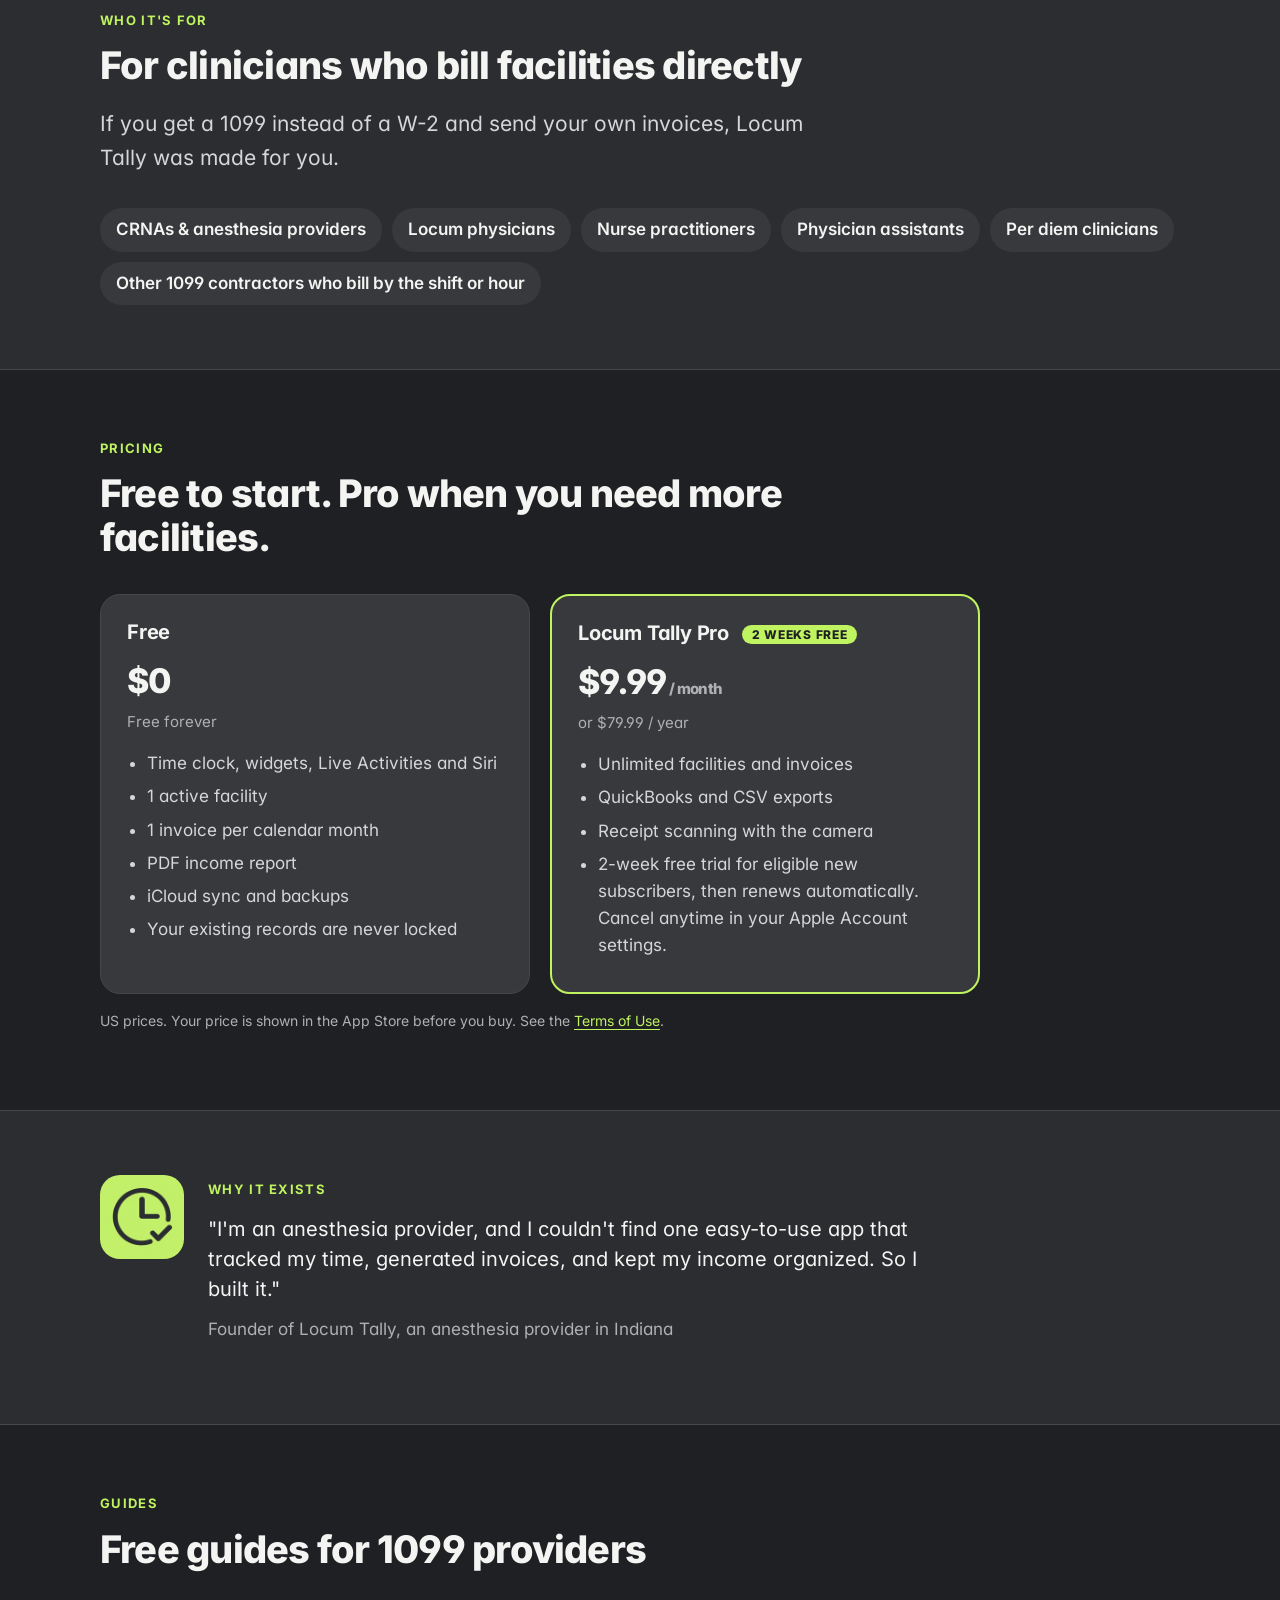
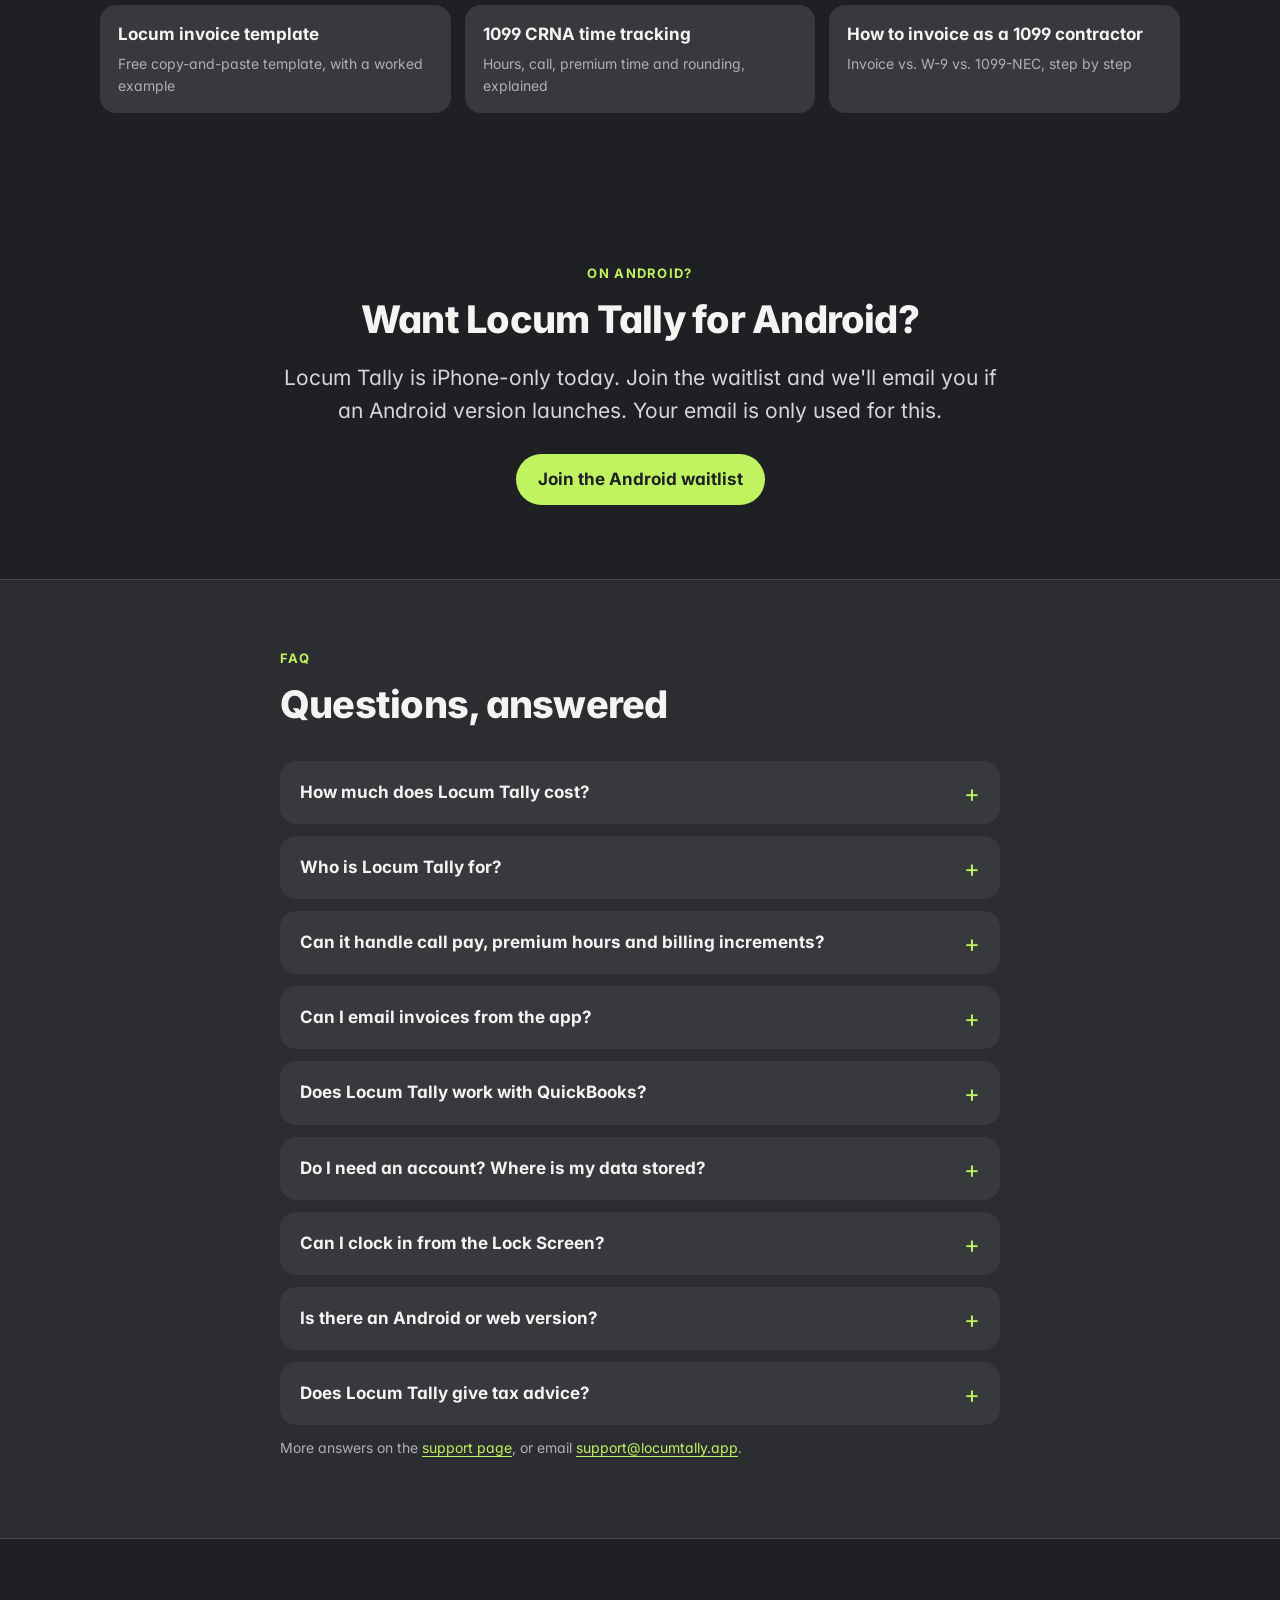
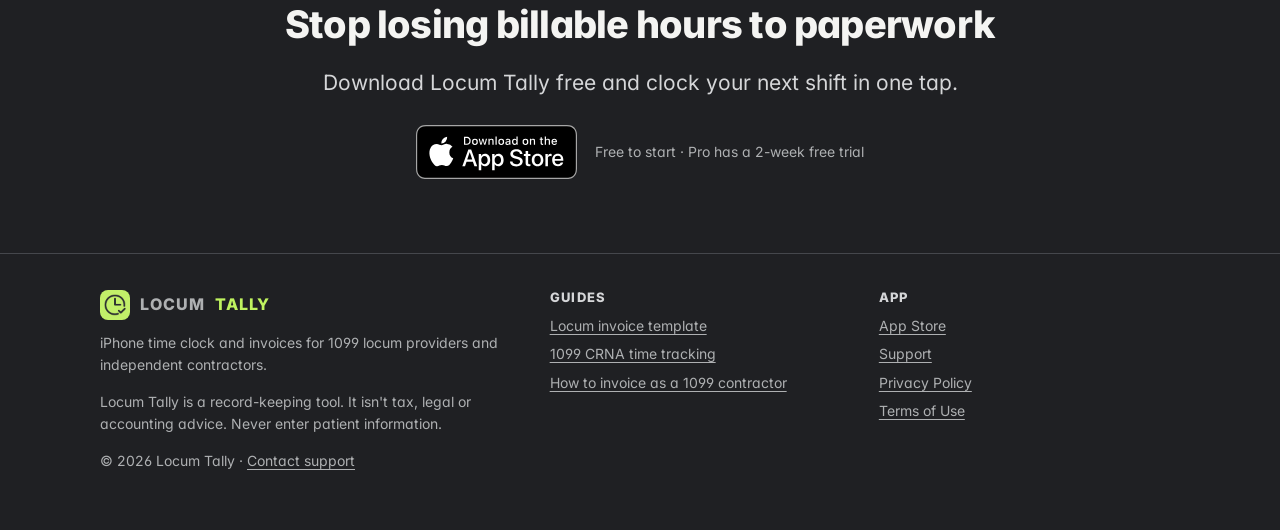
==== commit 9f464a2a: "Remove personal name from site; Locum Tally throughout" ====
--- a/index.html
+++ b/index.html
@@ -46,11 +46,7 @@
    "name": "Locum Tally",
    "url": "https://locumtally.app/",
    "logo": "https://locumtally.app/img/icon-512.png",
-   "email": "support@locumtally.app",
-   "founder": {
-    "@type": "Person",
-    "name": "A. Lewis"
-   }
+   "email": "support@locumtally.app"
   },
   {
    "@type": "MobileApplication",
@@ -75,8 +71,7 @@
     "https://locumtally.app/img/screen-icloud-sync.webp"
    ],
    "author": {
-    "@type": "Person",
-    "name": "A. Lewis"
+    "@id": "https://locumtally.app/#org"
    },
    "publisher": {
     "@id": "https://locumtally.app/#org"
@@ -293,7 +288,7 @@
 <div class="founder"><img src="apple-touch-icon.png" alt="" width="84" height="84" loading="lazy">
 <div><p class="eyebrow">Why it exists</p>
 <blockquote>"I'm an anesthesia provider, and I couldn't find one easy-to-use app that tracked my time, generated invoices, and kept my income organized. So I built it."</blockquote>
-<p class="muted" style="margin-top:12px">A. Lewis, Indiana, anesthesia provider and maker of Locum Tally</p></div></div>
+<p class="muted" style="margin-top:12px">Founder of Locum Tally, an anesthesia provider in Indiana</p></div></div>
 </div></section>
 
 <section id="guides"><div class="wrap">
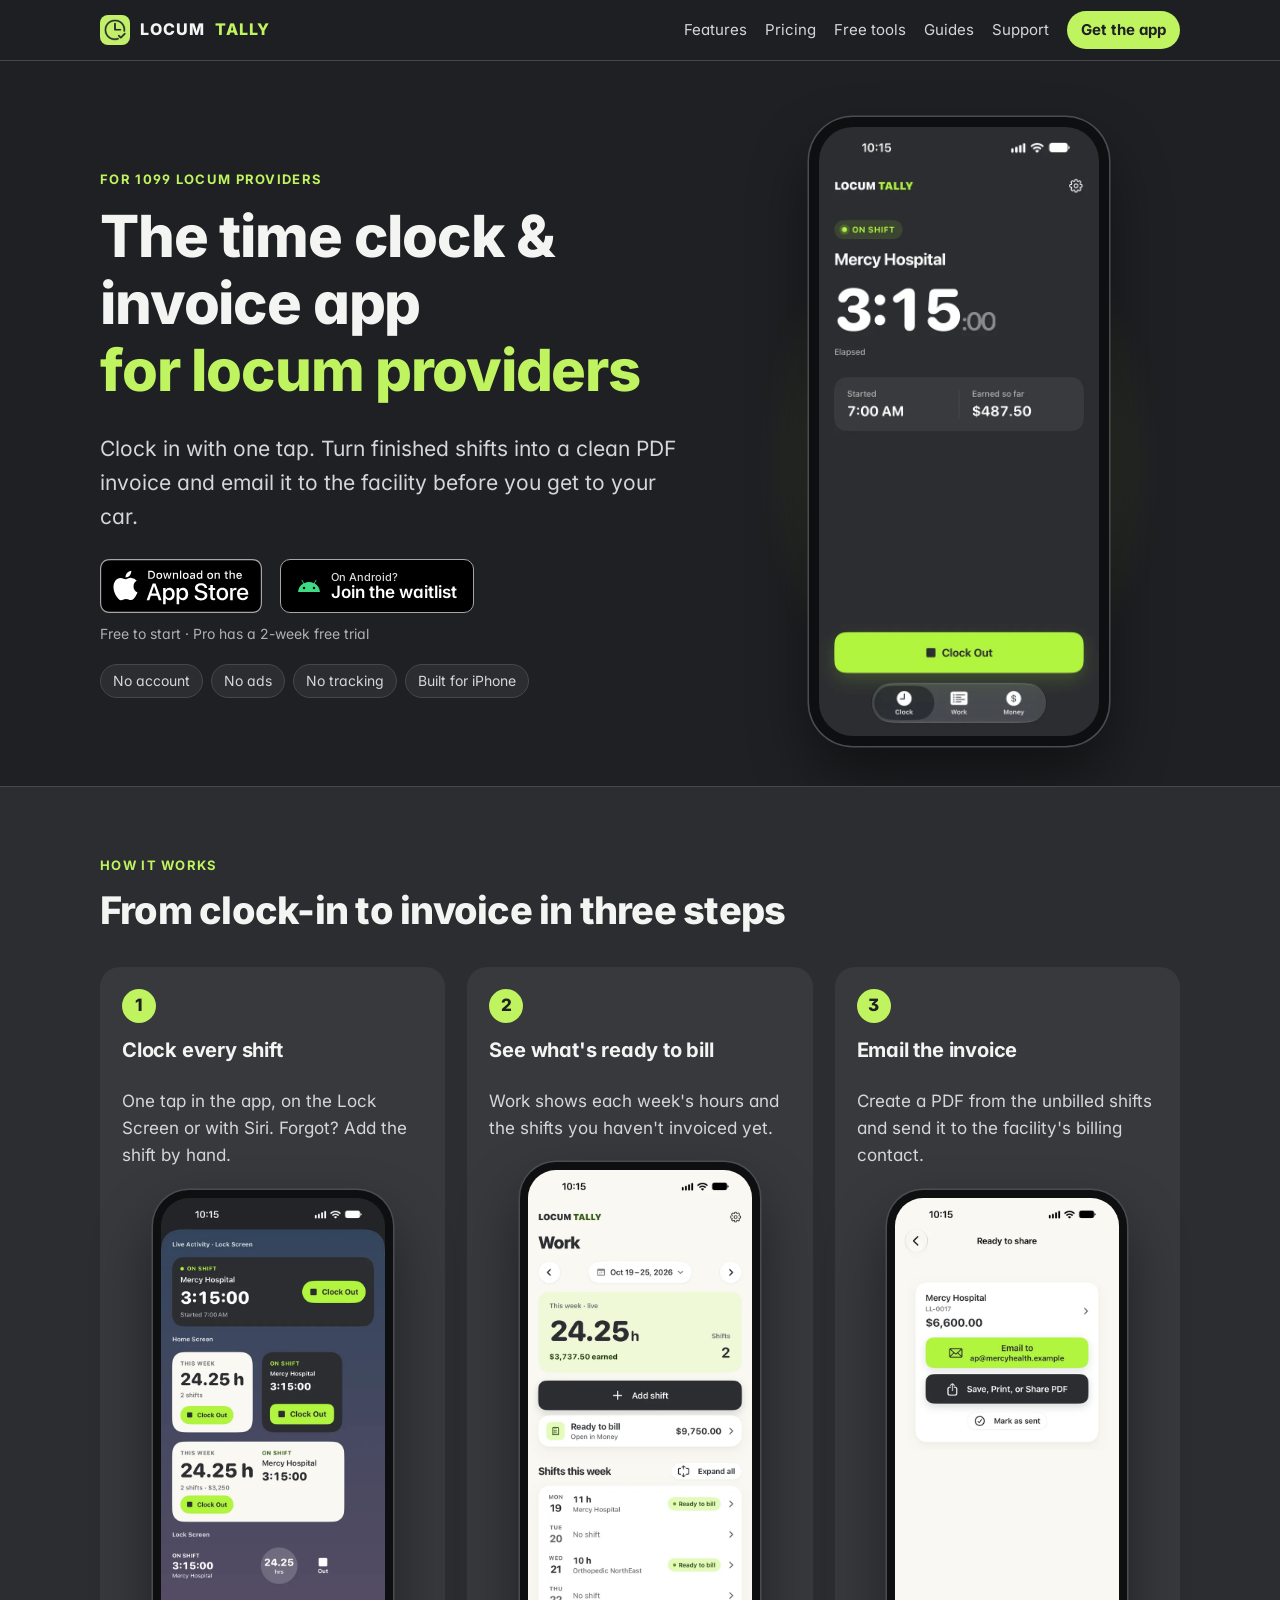
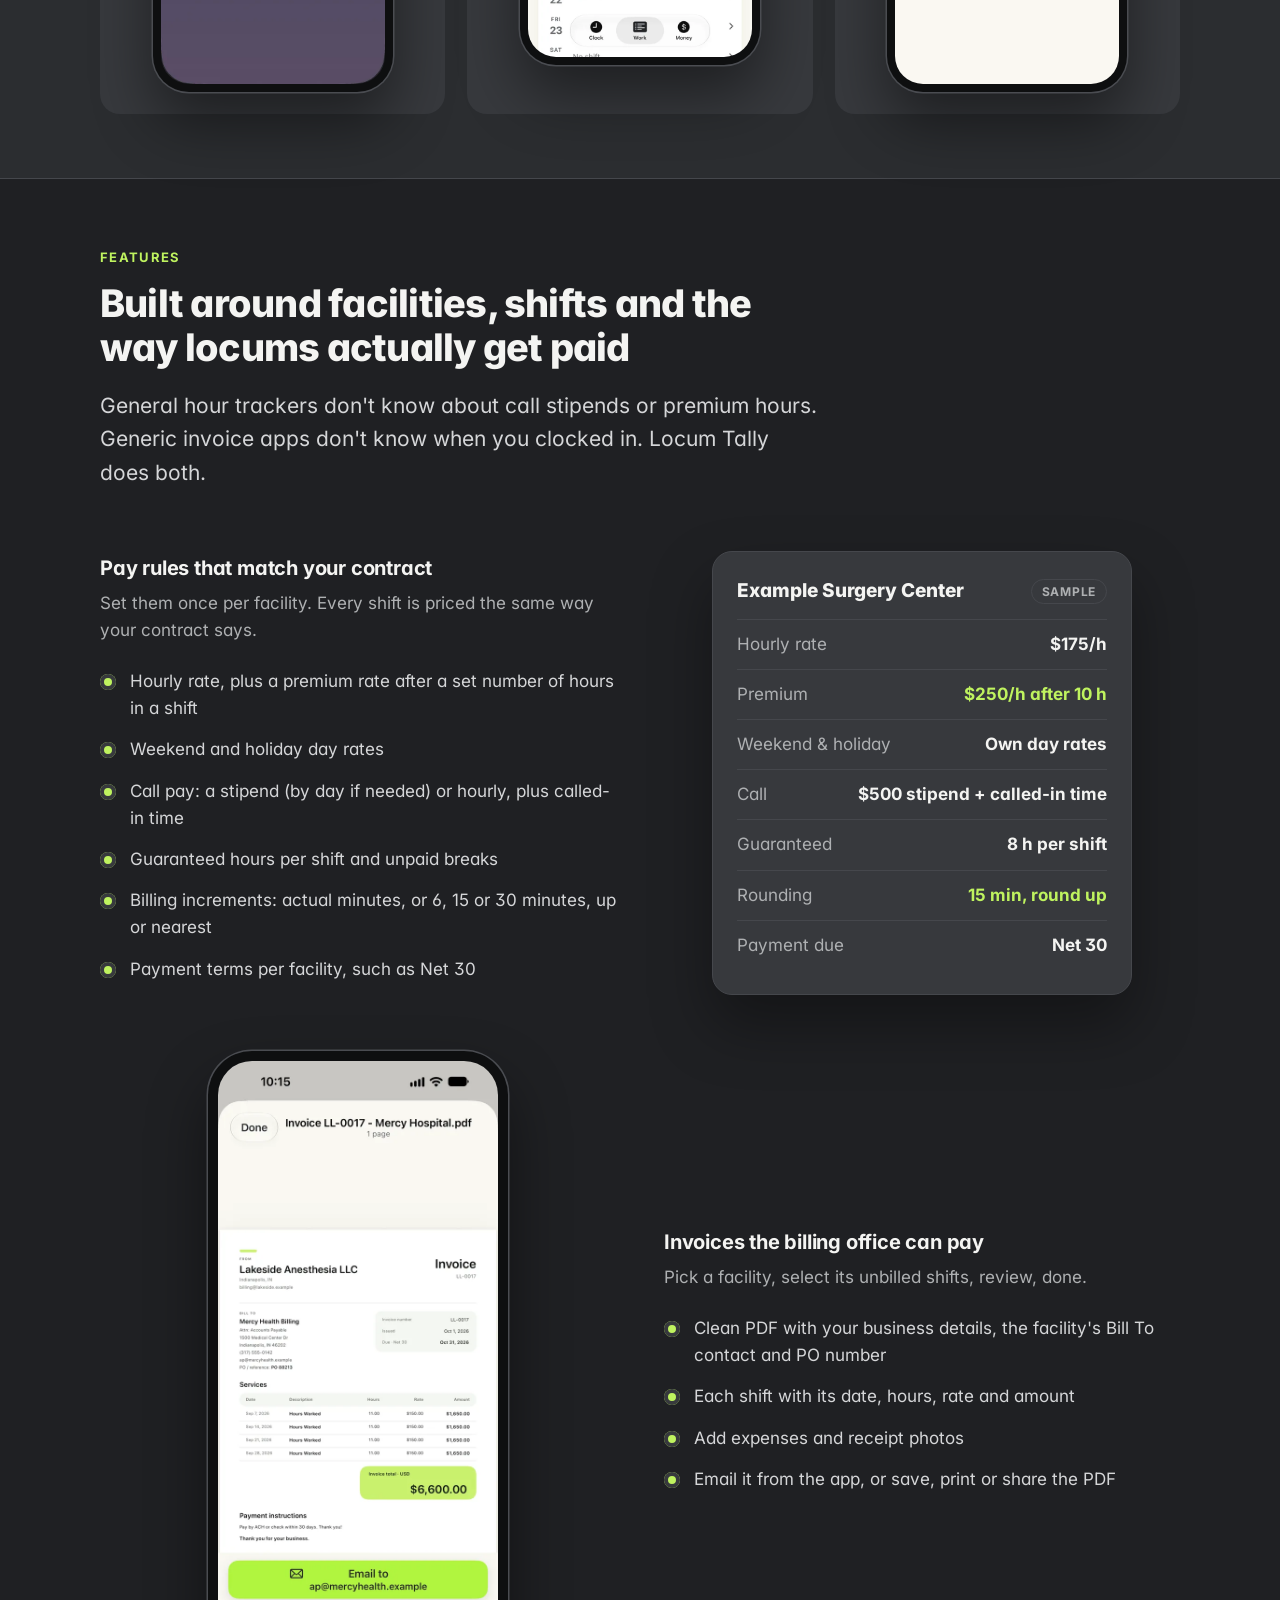
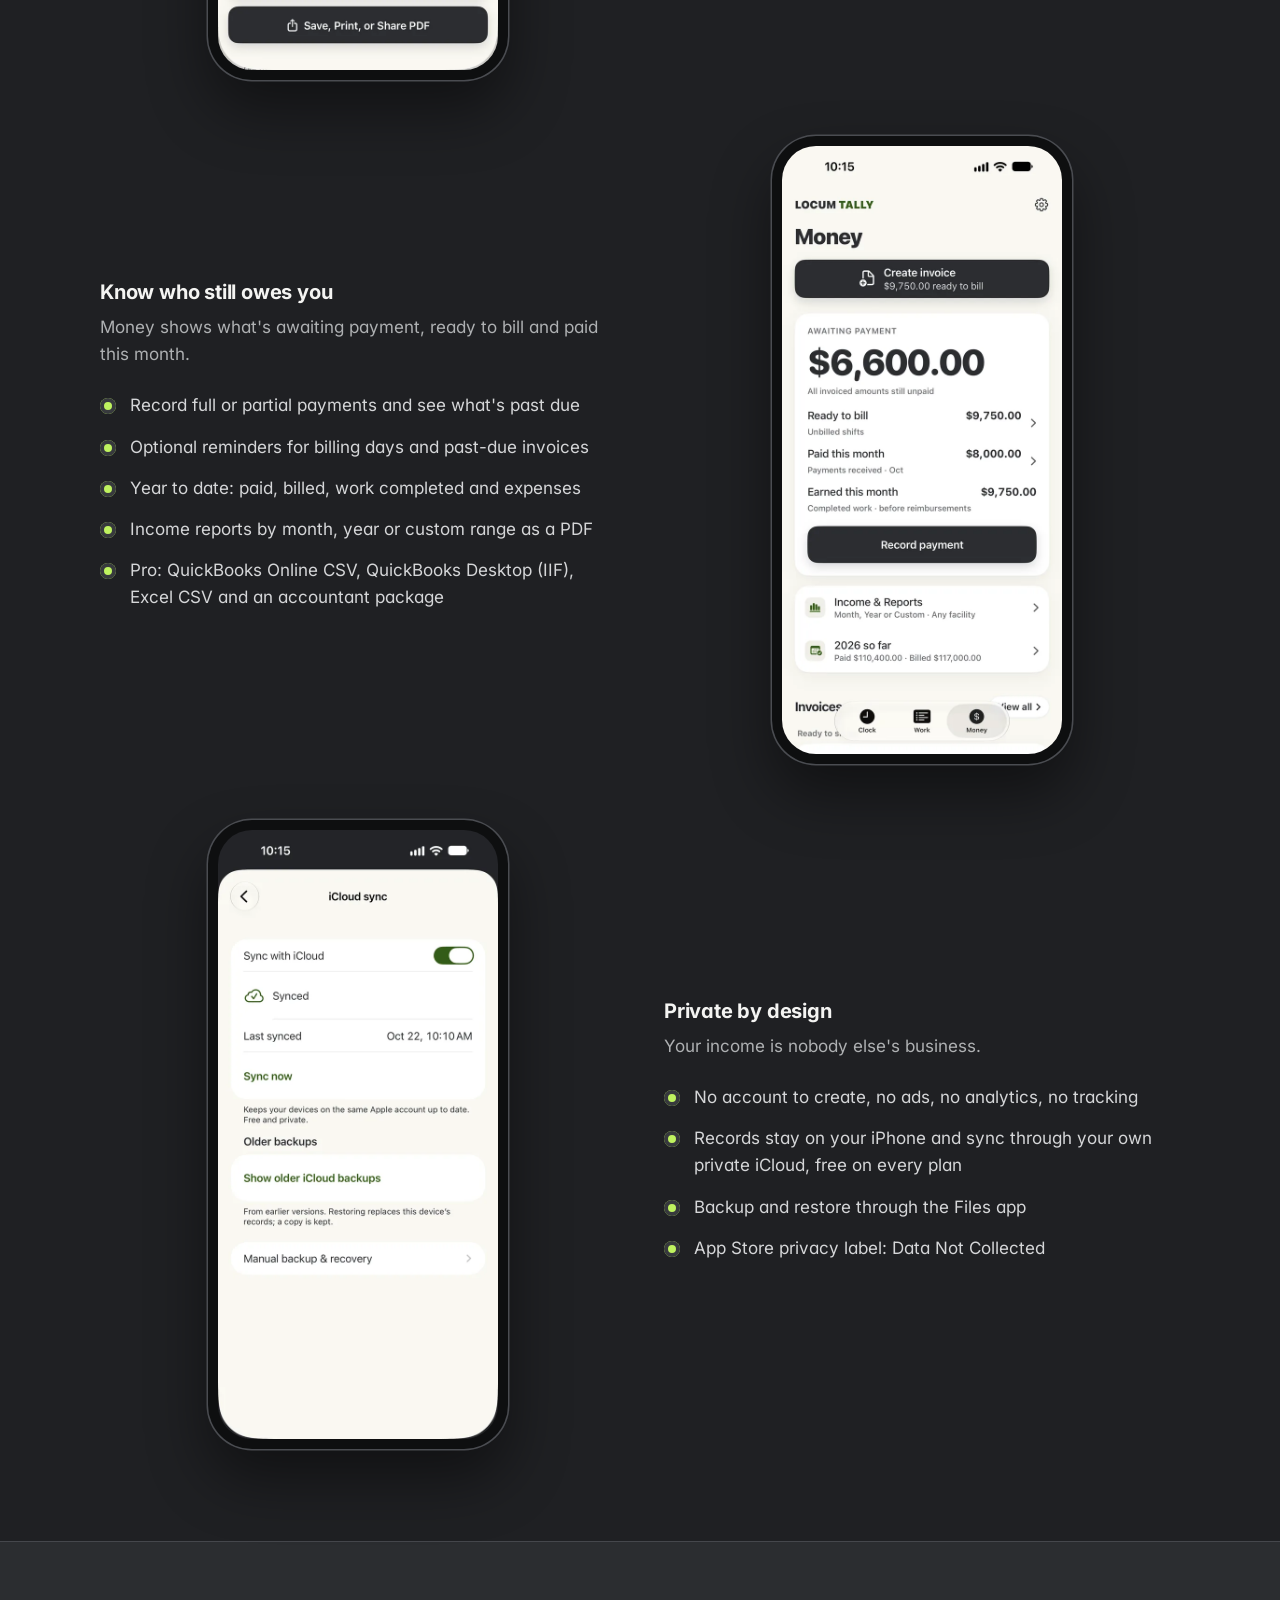
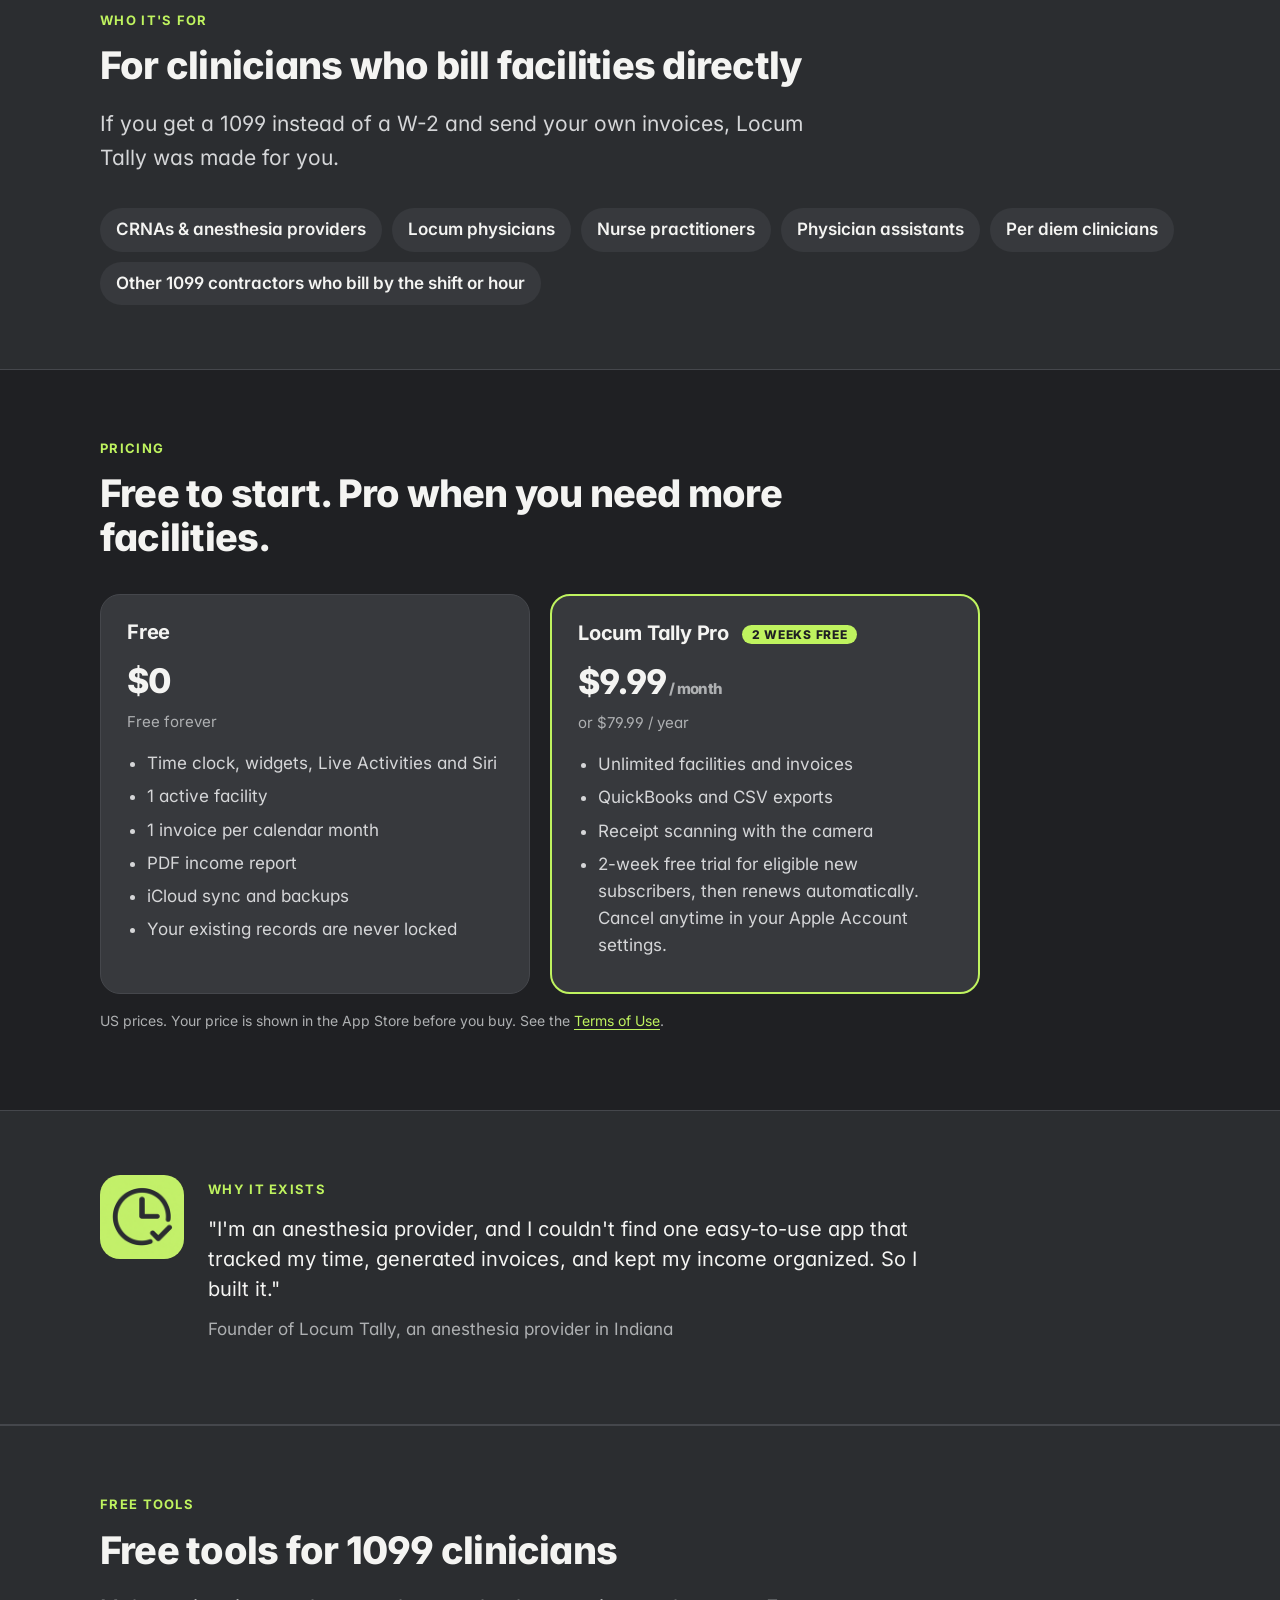
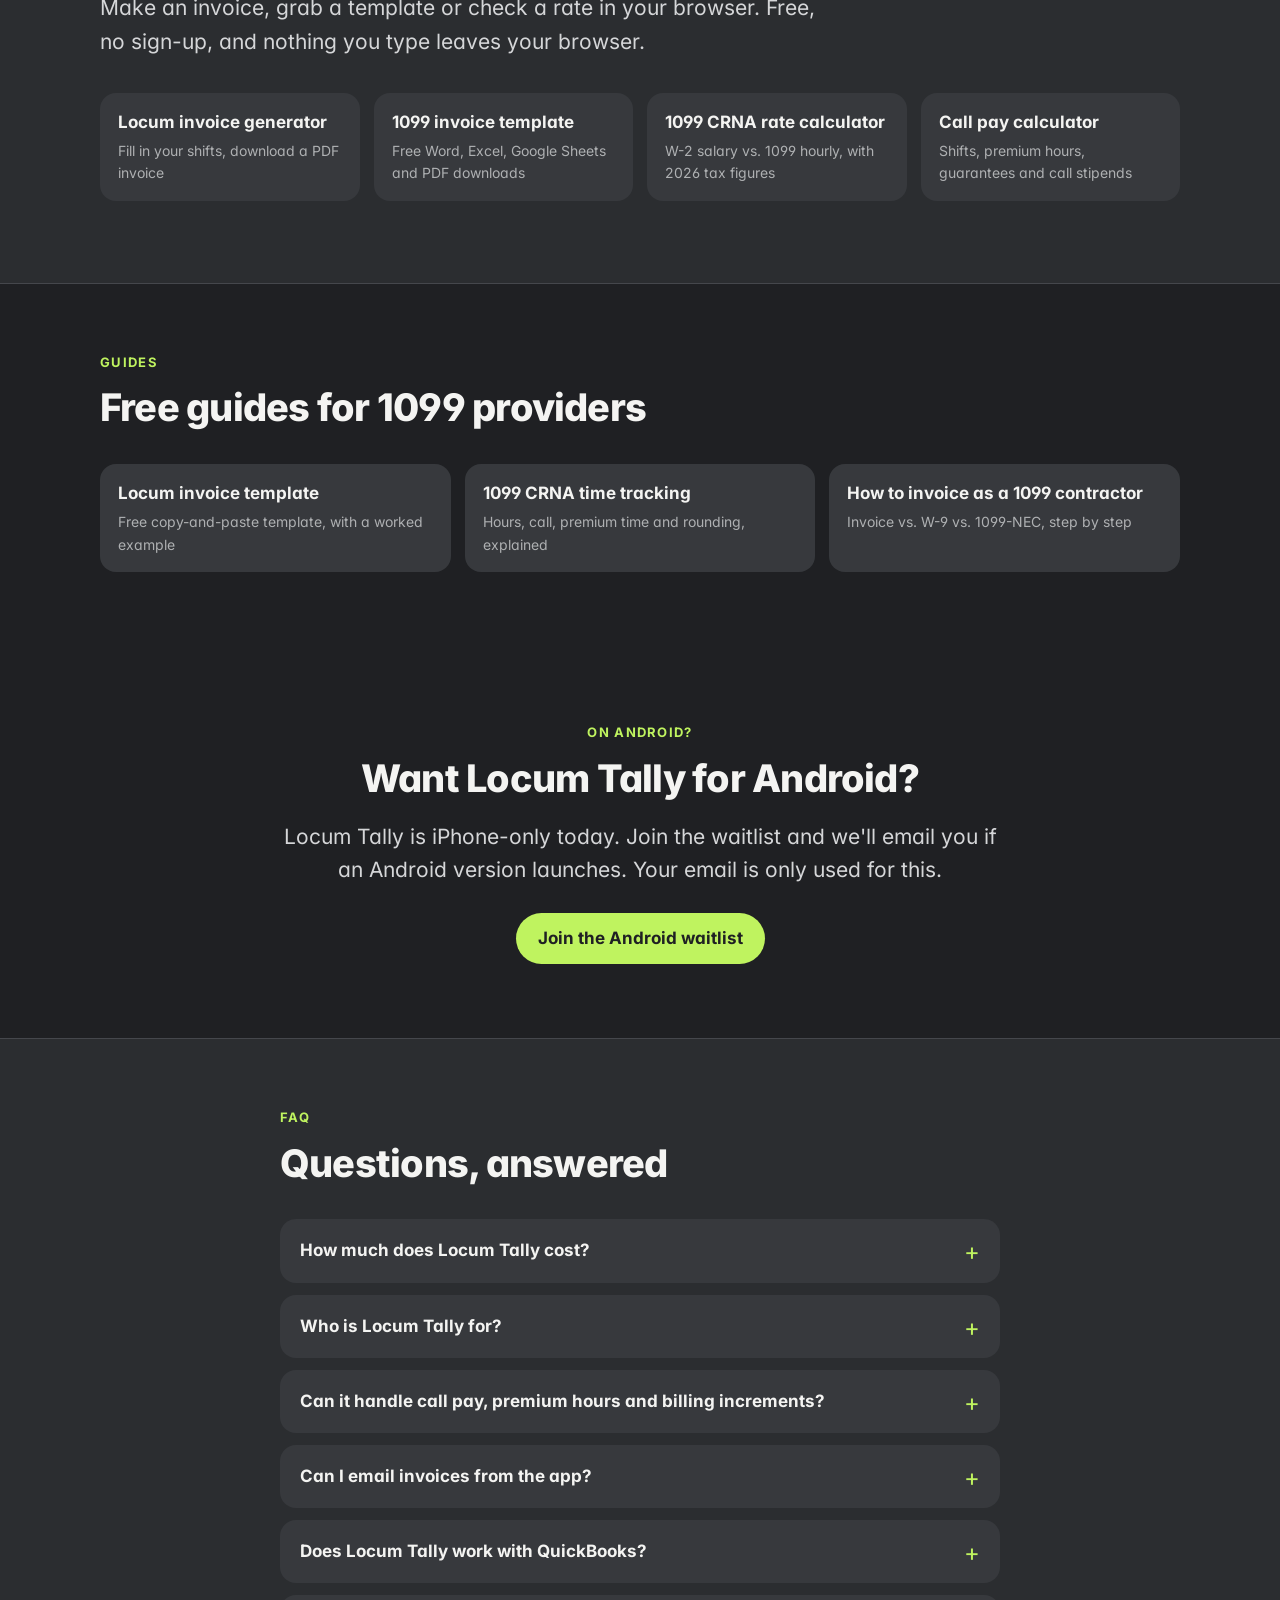
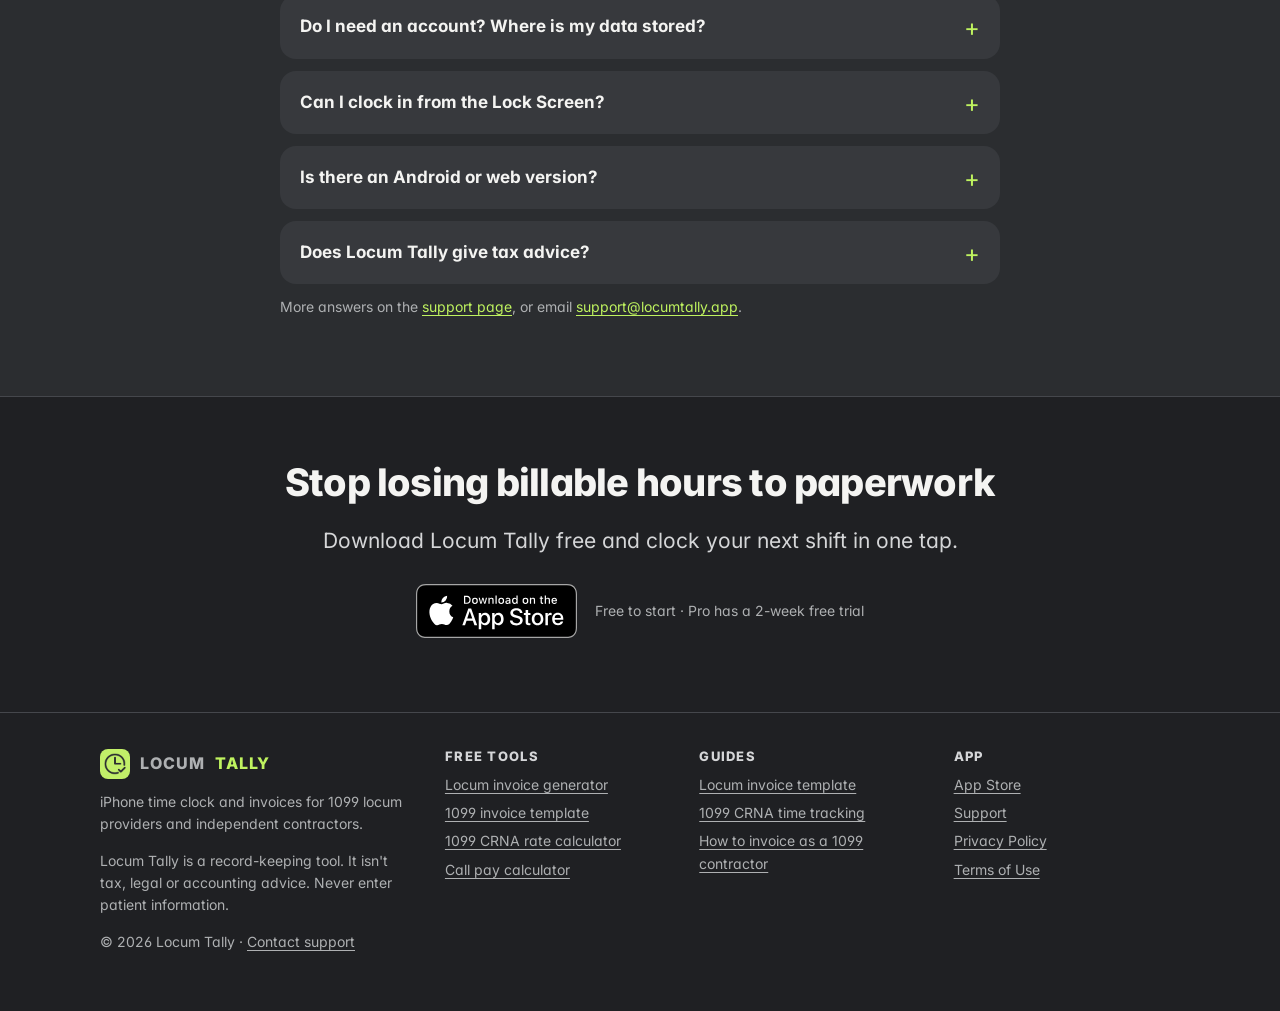
==== commit 177bd88e: "Add free tools: locum invoice generator, 1099/locum invoice templates, 1099 CRNA rate calculator, ca" ====
--- a/index.html
+++ b/index.html
@@ -13,7 +13,7 @@
 <link rel="icon" type="image/png" sizes="32x32" href="favicon-32.png">
 <link rel="apple-touch-icon" href="apple-touch-icon.png">
 <link rel="preload" href="fonts/inter-var-latin.woff2" as="font" type="font/woff2" crossorigin>
-<link rel="stylesheet" href="site.css?v=3">
+<link rel="stylesheet" href="site.css?v=4">
 <meta property="og:type" content="website">
 <meta property="og:site_name" content="Locum Tally">
 <meta property="og:title" content="Locum Tally: Time Clock &amp; Invoice App for 1099 Locum Providers">
@@ -194,7 +194,7 @@
 <a class="skip" href="#main">Skip to content</a>
 <header class="site-header"><div class="wrap">
 <a class="brand" href="index.html"><img src="apple-touch-icon.png" alt="" width="30" height="30">LOCUM <span>TALLY</span></a>
-<nav class="site-nav" aria-label="Main"><a class="opt" href="index.html#features">Features</a><a class="opt" href="index.html#pricing">Pricing</a><a class="opt" href="index.html#guides">Guides</a><a class="" href="support.html">Support</a><a class="nav-cta" href="https://apps.apple.com/app/apple-store/id6818014743?pt=129455149&ct=nav&mt=8">Get the app</a></nav>
+<nav class="site-nav" aria-label="Main"><a class="opt" href="index.html#features">Features</a><a class="opt" href="index.html#pricing">Pricing</a><a class="opt" href="index.html#tools">Free tools</a><a class="opt" href="index.html#guides">Guides</a><a class="" href="support.html">Support</a><a class="nav-cta" href="https://apps.apple.com/app/apple-store/id6818014743?pt=129455149&ct=nav&mt=8">Get the app</a></nav>
 </div></header>
 <main id="main">
 <section class="hero"><div class="wrap">
@@ -291,6 +291,11 @@
 <p class="muted" style="margin-top:12px">Founder of Locum Tally, an anesthesia provider in Indiana</p></div></div>
 </div></section>
 
+<section class="band" id="tools"><div class="wrap">
+<div class="section-head"><p class="eyebrow">Free tools</p><h2>Free tools for 1099 clinicians</h2><p class="lead">Make an invoice, grab a template or check a rate in your browser. Free, no sign-up, and nothing you type leaves your browser.</p></div>
+<div class="related"><a href="locum-invoice-generator.html">Locum invoice generator<span>Fill in your shifts, download a PDF invoice</span></a><a href="1099-invoice-template.html">1099 invoice template<span>Free Word, Excel, Google Sheets and PDF downloads</span></a><a href="1099-crna-rate-calculator.html">1099 CRNA rate calculator<span>W-2 salary vs. 1099 hourly, with 2026 tax figures</span></a><a href="call-pay-calculator.html">Call pay calculator<span>Shifts, premium hours, guarantees and call stipends</span></a></div>
+</div></section>
+
 <section id="guides"><div class="wrap">
 <div class="section-head"><p class="eyebrow">Guides</p><h2>Free guides for 1099 providers</h2></div>
 <div class="related"><a href="locum-invoice-template.html">Locum invoice template<span>Free copy-and-paste template, with a worked example</span></a><a href="1099-crna-time-tracking.html">1099 CRNA time tracking<span>Hours, call, premium time and rounding, explained</span></a><a href="how-to-invoice-as-a-1099-contractor.html">How to invoice as a 1099 contractor<span>Invoice vs. W-9 vs. 1099-NEC, step by step</span></a></div>
@@ -319,6 +324,7 @@
 <p style="margin-top:12px">iPhone time clock and invoices for 1099 locum providers and independent contractors.</p>
 <p>Locum Tally is a record-keeping tool. It isn't tax, legal or accounting advice. Never enter patient information.</p>
 <p>© 2026 Locum Tally · <a href="support.html">Contact support</a></p></div>
+<div><h2>Free tools</h2><ul><li><a href="locum-invoice-generator.html">Locum invoice generator</a></li><li><a href="1099-invoice-template.html">1099 invoice template</a></li><li><a href="1099-crna-rate-calculator.html">1099 CRNA rate calculator</a></li><li><a href="call-pay-calculator.html">Call pay calculator</a></li></ul></div>
 <div><h2>Guides</h2><ul><li><a href="locum-invoice-template.html">Locum invoice template</a></li><li><a href="1099-crna-time-tracking.html">1099 CRNA time tracking</a></li><li><a href="how-to-invoice-as-a-1099-contractor.html">How to invoice as a 1099 contractor</a></li></ul></div>
 <div><h2>App</h2><ul><li><a href="https://apps.apple.com/app/apple-store/id6818014743?pt=129455149&ct=footer&mt=8">App Store</a></li><li><a href="support.html">Support</a></li><li><a href="privacy.html">Privacy Policy</a></li><li><a href="terms.html">Terms of Use</a></li></ul></div>
 </div></footer>
--- a/site.css
+++ b/site.css
@@ -143,7 +143,7 @@
 .related a:hover{outline:1px solid var(--lime)}
 /* footer */
 .site-footer{border-top:1px solid var(--line);padding:36px 0 44px;color:var(--muted);font-size:14px}
-.site-footer .wrap{display:grid;grid-template-columns:1.4fr 1fr 1fr;gap:28px}
+.site-footer .wrap{display:grid;grid-template-columns:1.4fr 1fr 1fr 1fr;gap:28px}
 .site-footer h2{font-size:13px;letter-spacing:.1em;text-transform:uppercase;color:var(--soft);margin:0 0 10px}
 .site-footer ul{list-style:none;padding:0;margin:0}
 .site-footer li{margin:6px 0}
@@ -181,3 +181,9 @@
 @media (max-width:600px){.android-cta{height:50px}}
 .hero .cta-note{display:block;margin:0}
 @media (max-width:600px){.hero .cta-row{gap:10px;flex-wrap:nowrap}.hero .badge img{height:44px}.hero .android-cta{height:44px;padding:0 10px;gap:7px}.hero .android-cta svg{width:20px;height:20px}.hero .android-cta span{font-size:14px}.hero .android-cta small{font-size:10px}}
+/* downloads (templates) */
+.dl-grid{display:grid;grid-template-columns:repeat(auto-fit,minmax(170px,1fr));gap:12px;margin:16px 0 8px}
+.dl{display:flex;flex-direction:column;gap:4px;background:var(--card);border:1px solid var(--line);border-radius:16px;padding:16px;text-decoration:none;color:var(--text);font-weight:800}
+.dl span{font-weight:400;font-size:14px;color:var(--muted)}
+.dl:hover{border-color:var(--lime)}
+.dl .fmt{display:inline-block;width:max-content;font-size:12px;font-weight:800;letter-spacing:.06em;color:var(--lime-ink);background:var(--lime);border-radius:6px;padding:2px 8px}
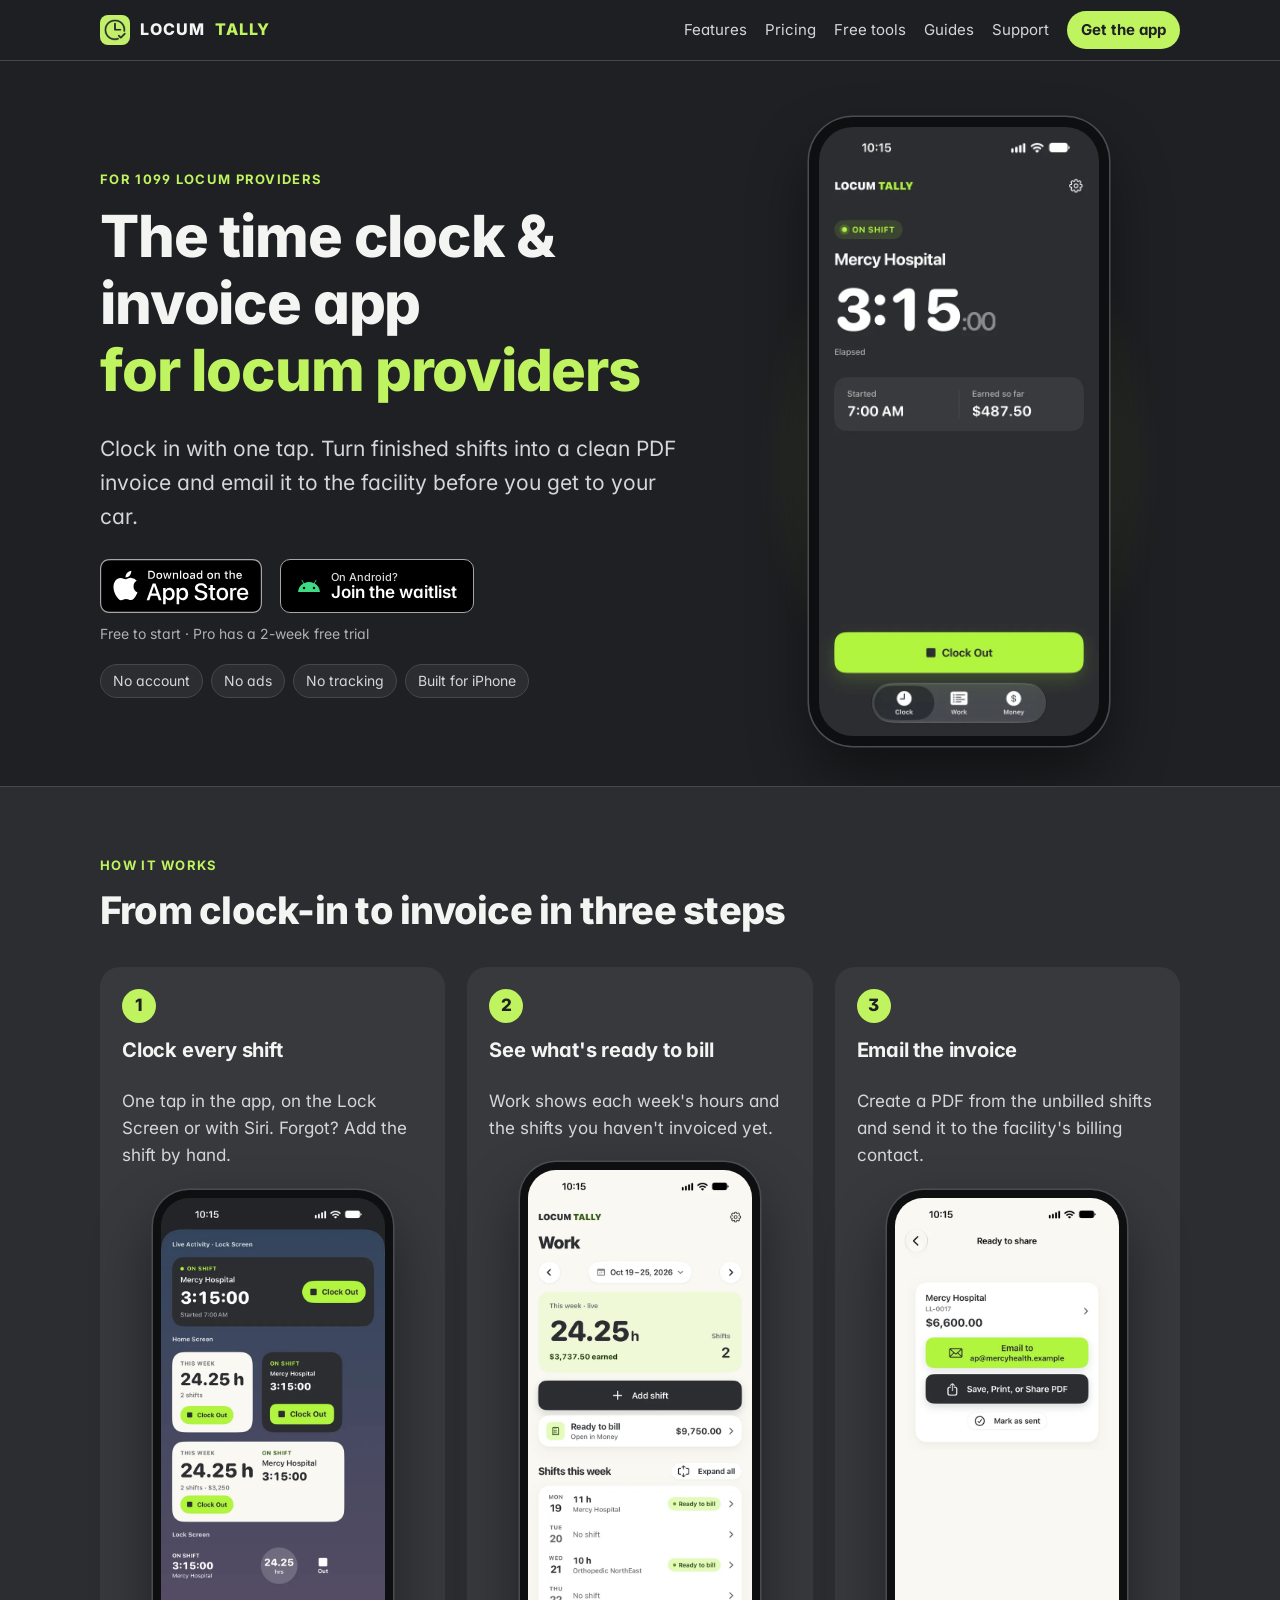
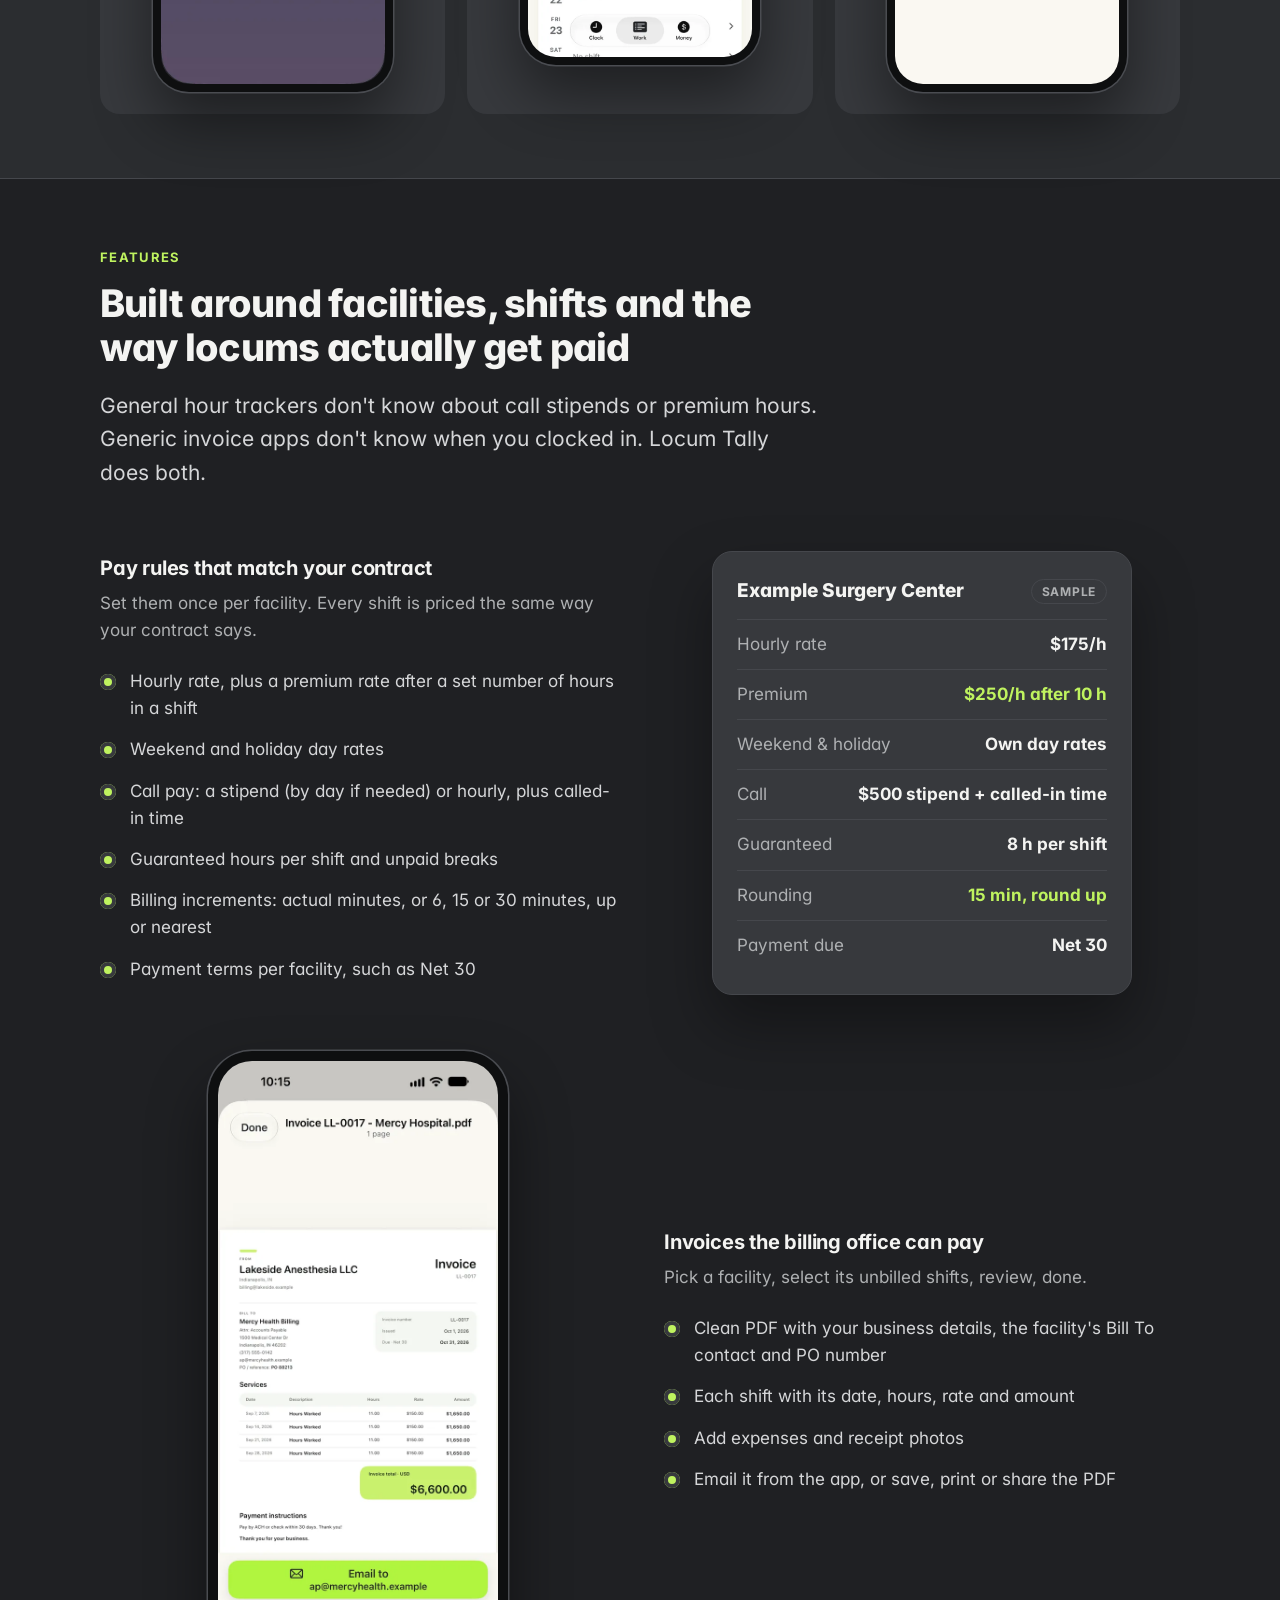
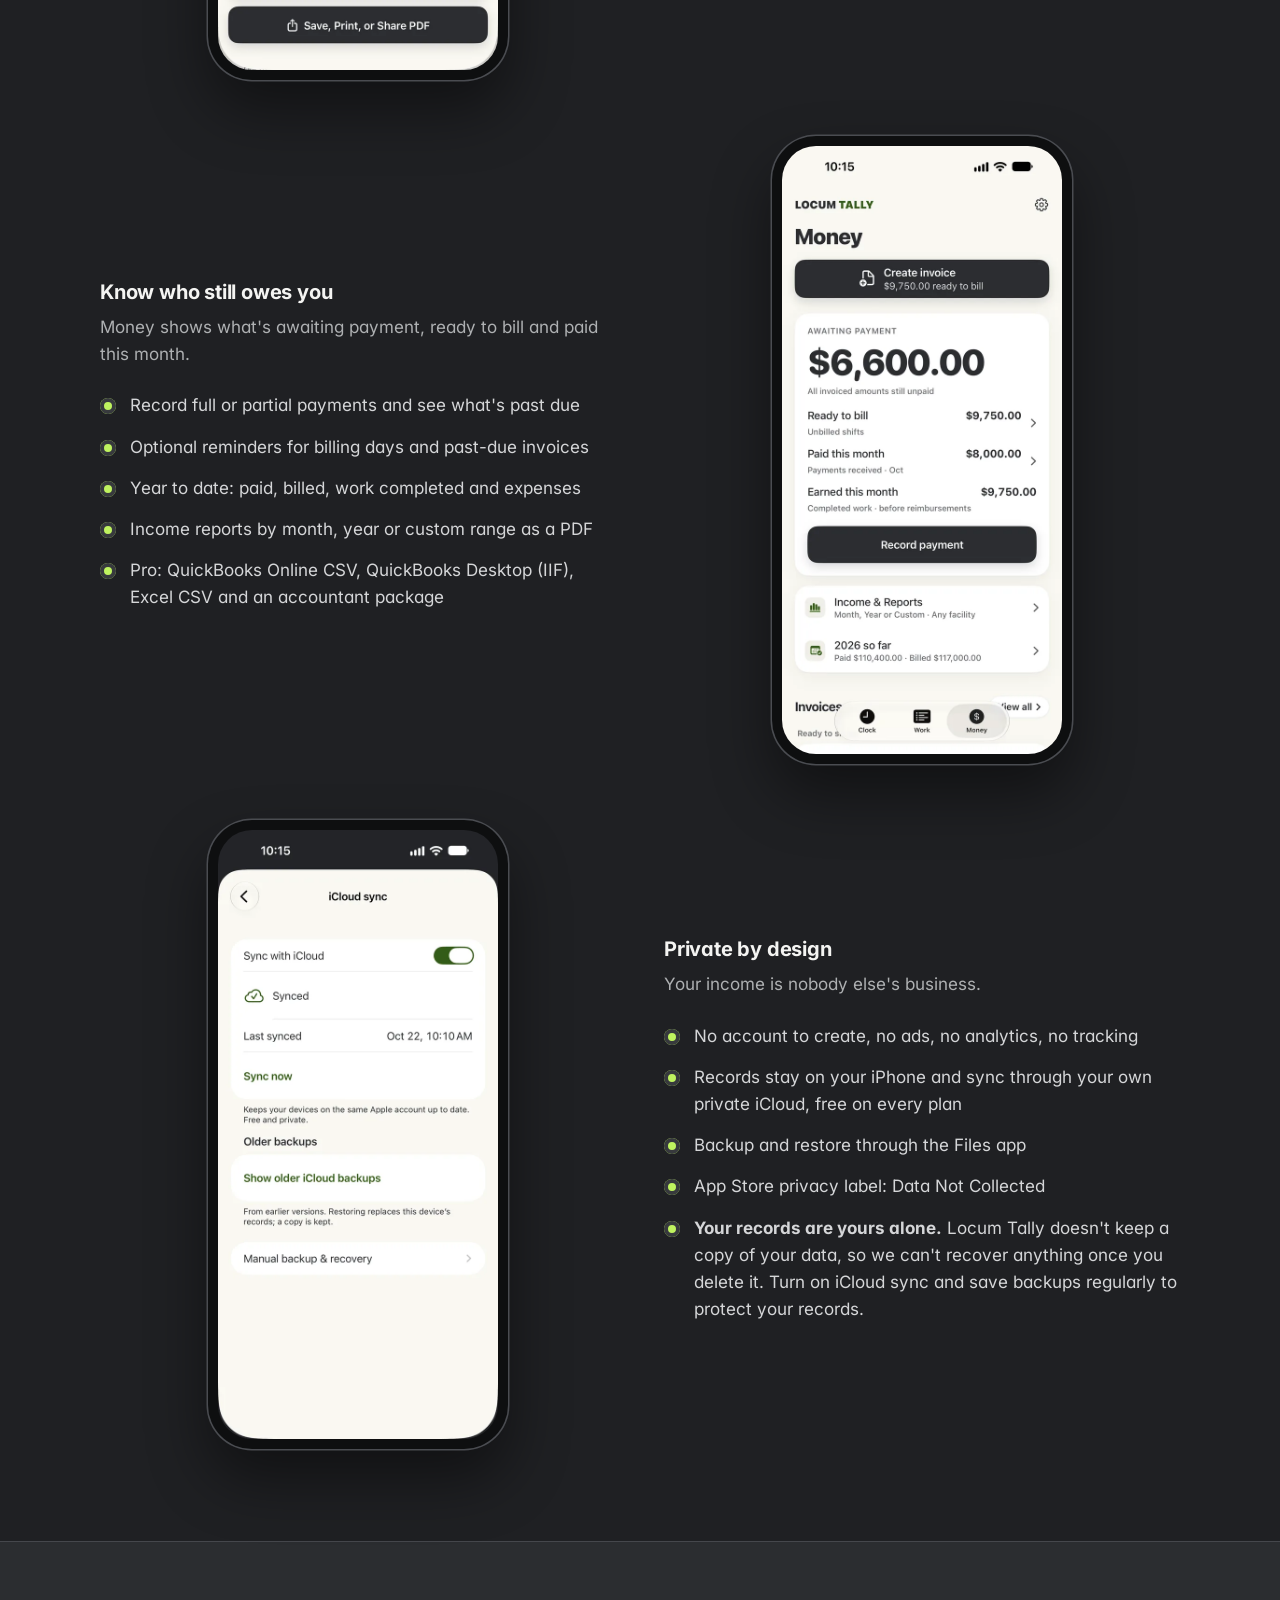
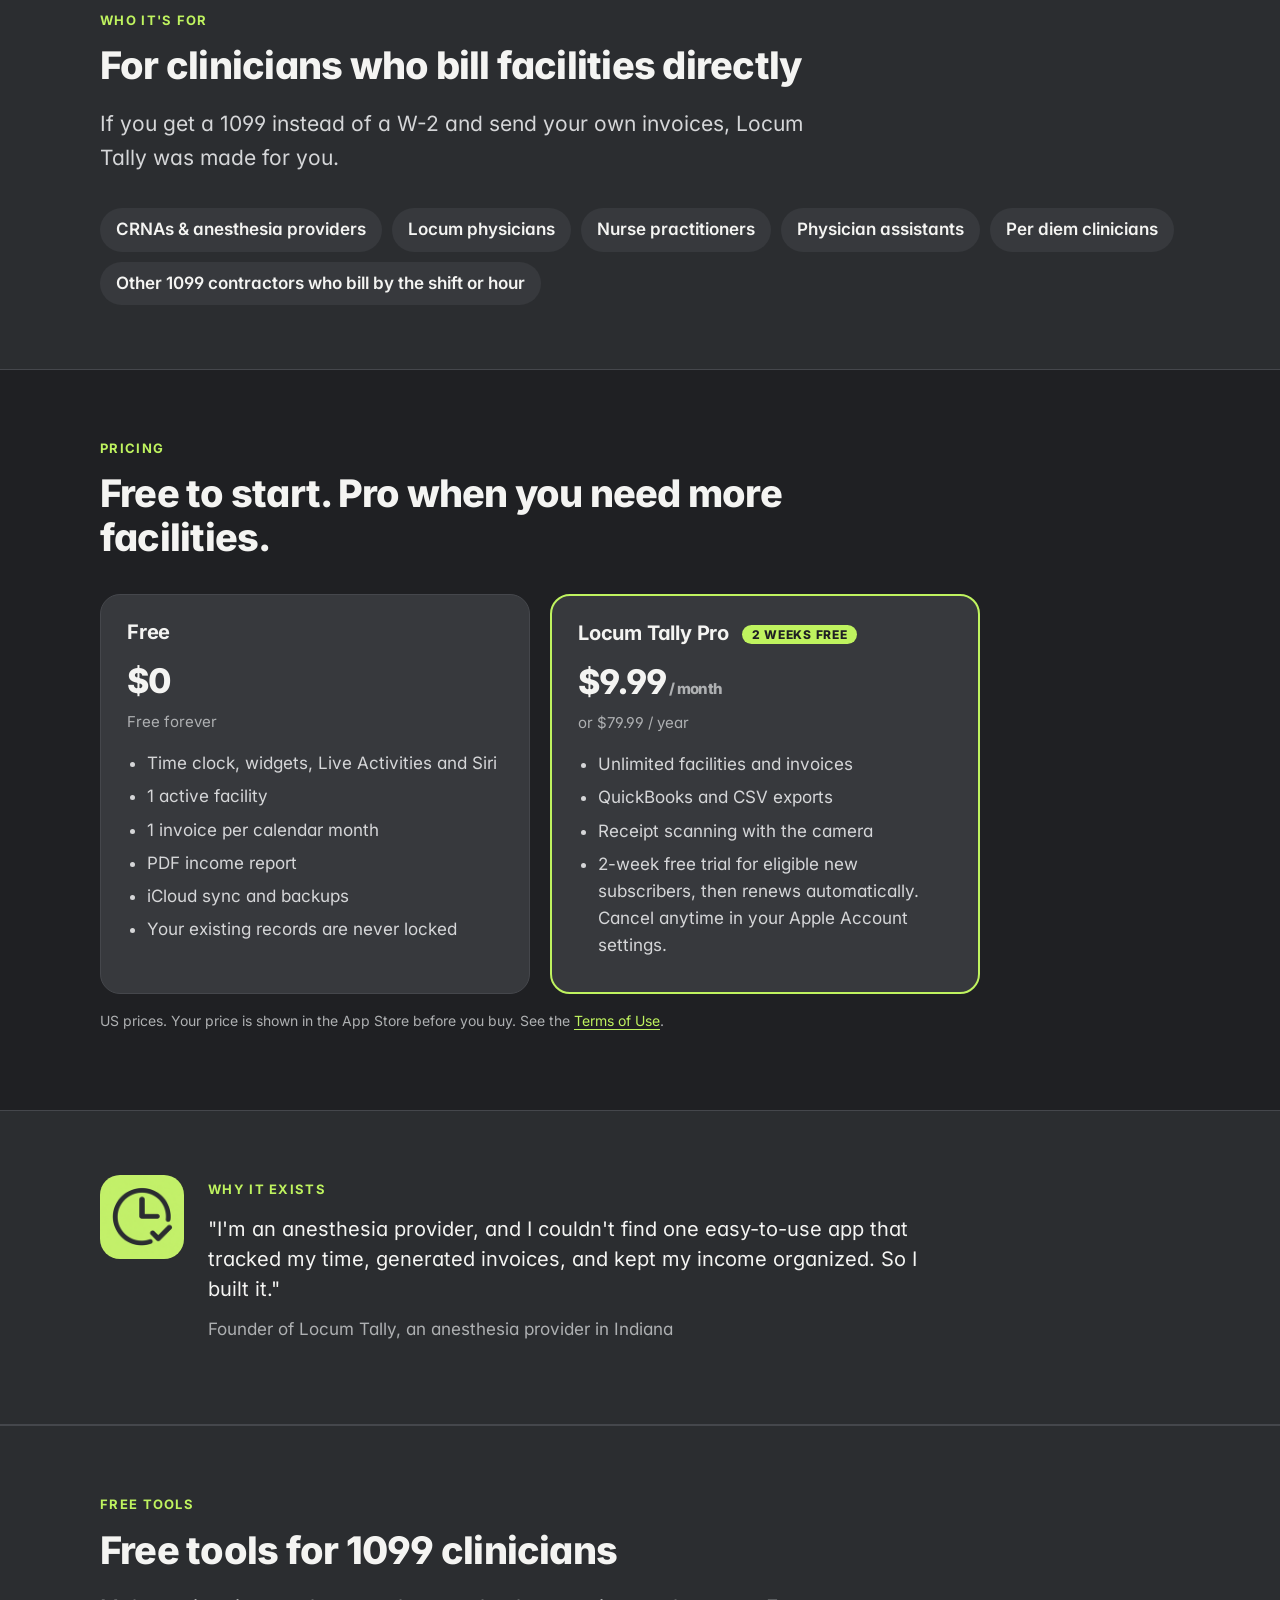
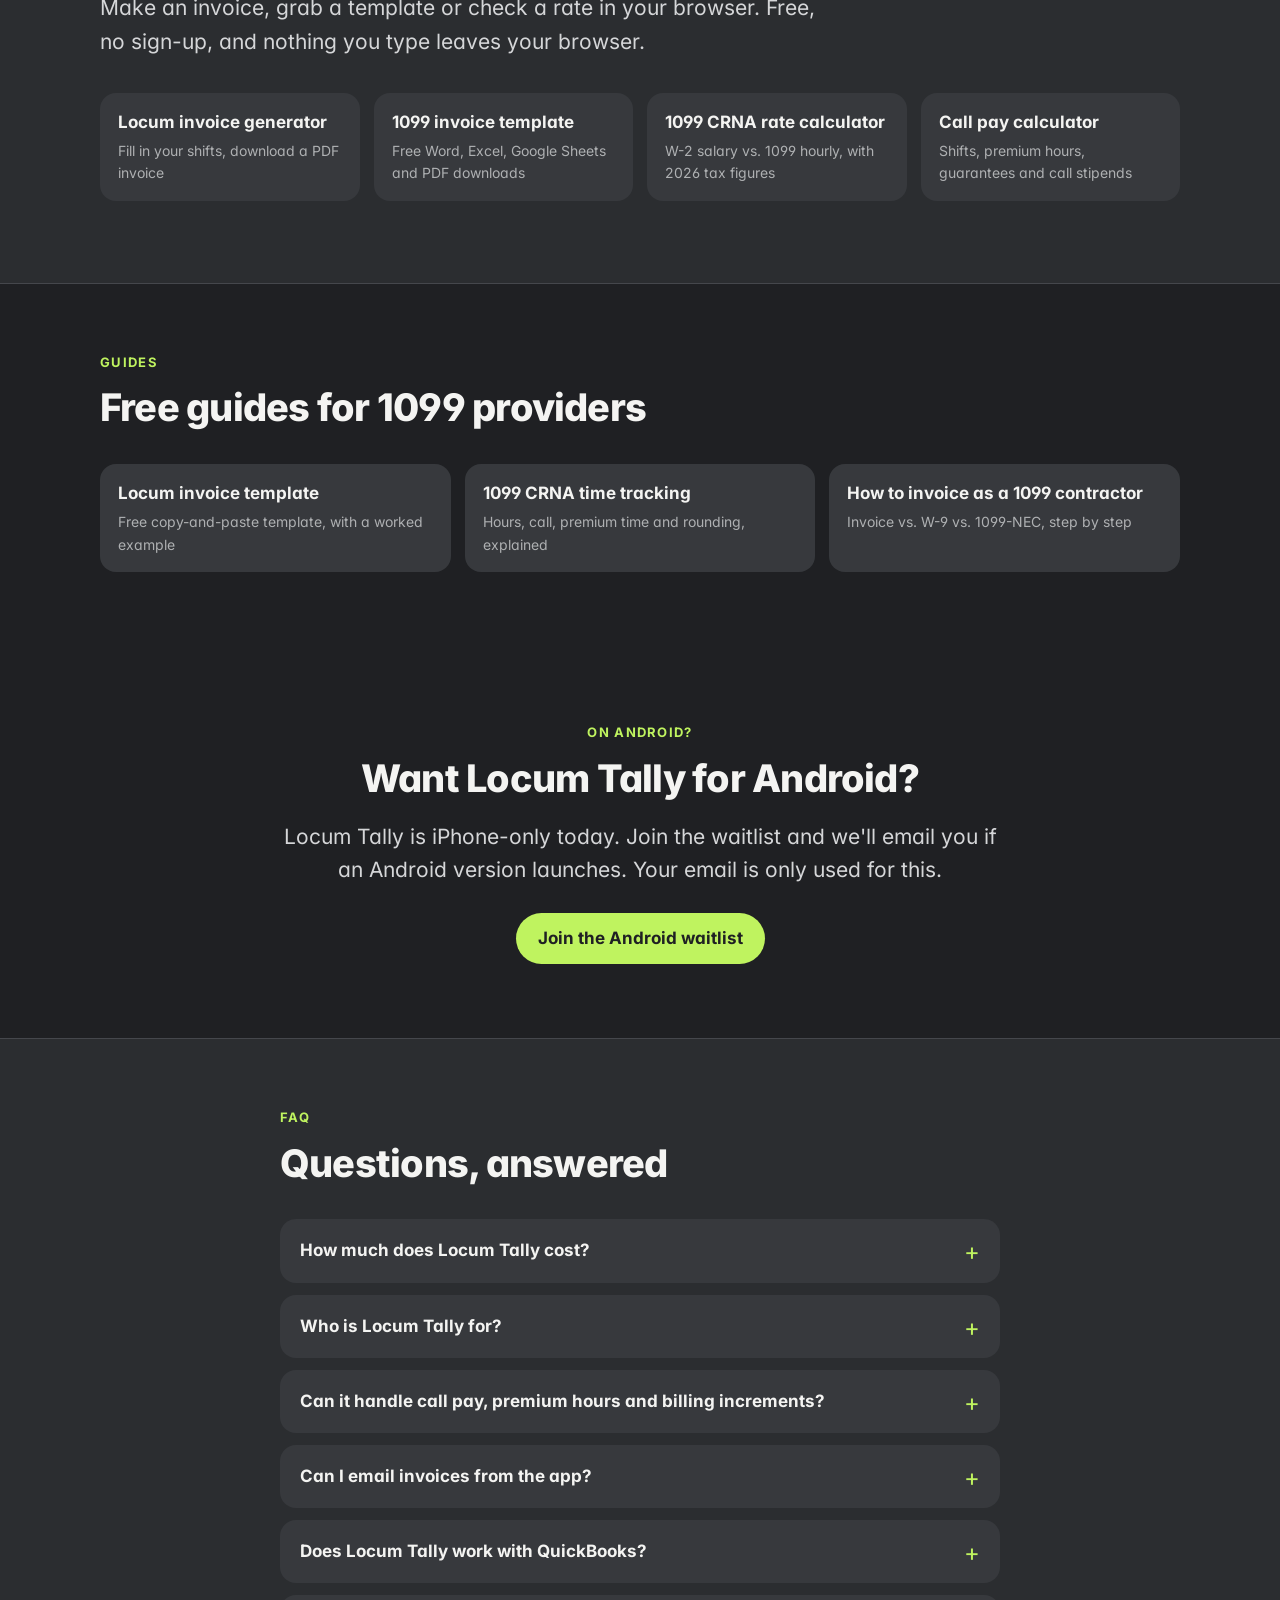
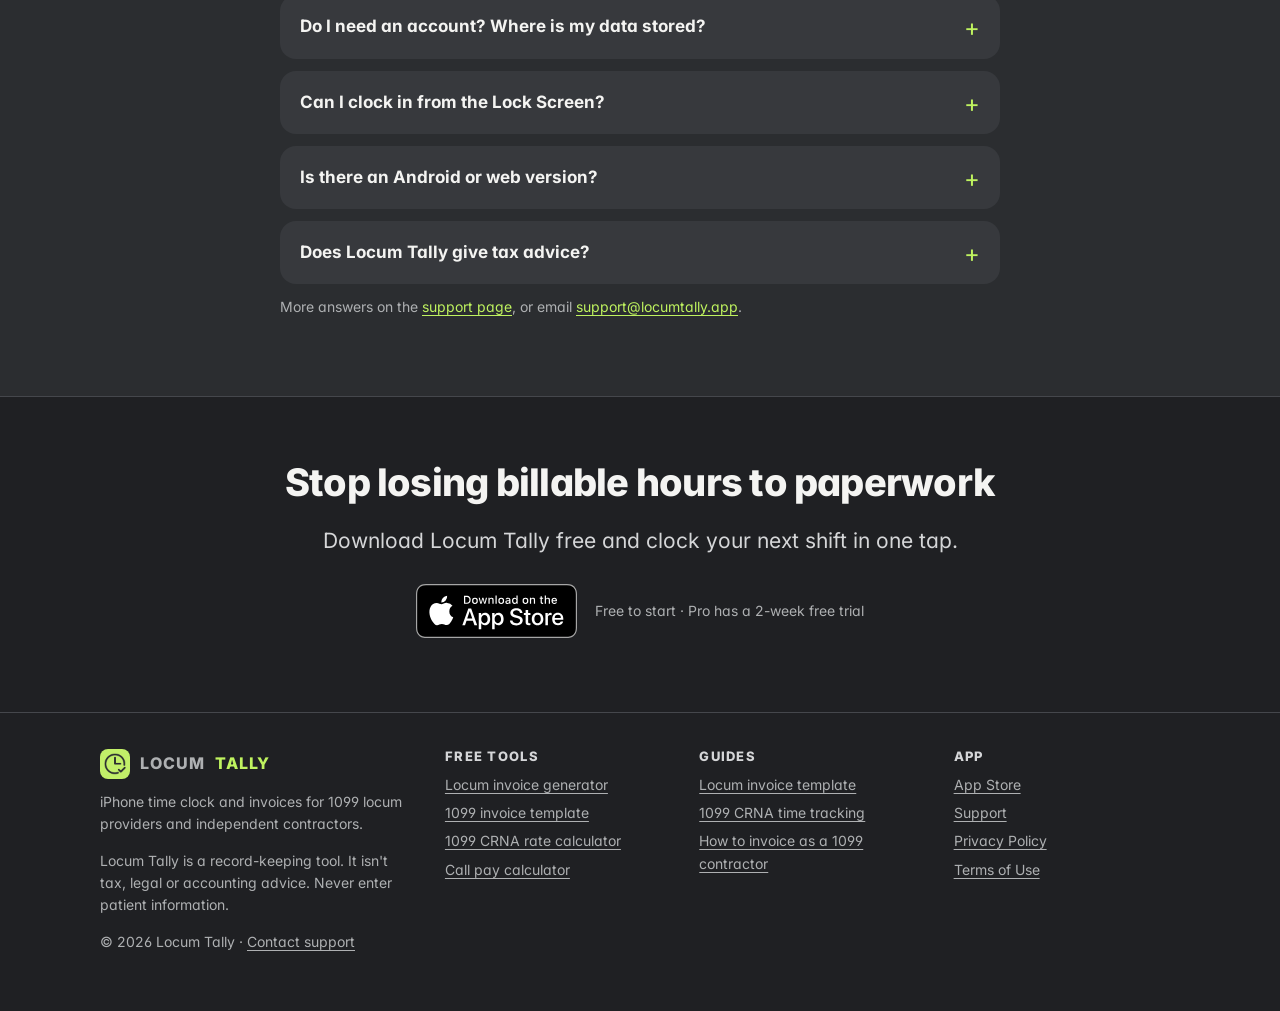
==== commit c3739b8b: "Add data backup disclaimer to homepage and support" ====
--- a/index.html
+++ b/index.html
@@ -263,7 +263,8 @@
 <ul><li>No account to create, no ads, no analytics, no tracking</li>
 <li>Records stay on your iPhone and sync through your own private iCloud, free on every plan</li>
 <li>Backup and restore through the Files app</li>
-<li>App Store privacy label: Data Not Collected</li></ul>
+<li>App Store privacy label: Data Not Collected</li>
+<li><strong>Your records are yours alone.</strong> Locum Tally doesn't keep a copy of your data, so we can't recover anything once you delete it. Turn on iCloud sync and save backups regularly to protect your records.</li></ul>
 </div><div class="phone "><img src="img/screen-icloud-sync.webp" alt="iCloud sync settings: synced with your own private iCloud" width="600" height="1304" loading="lazy" decoding="async"></div></div>
 </div></section>
 
